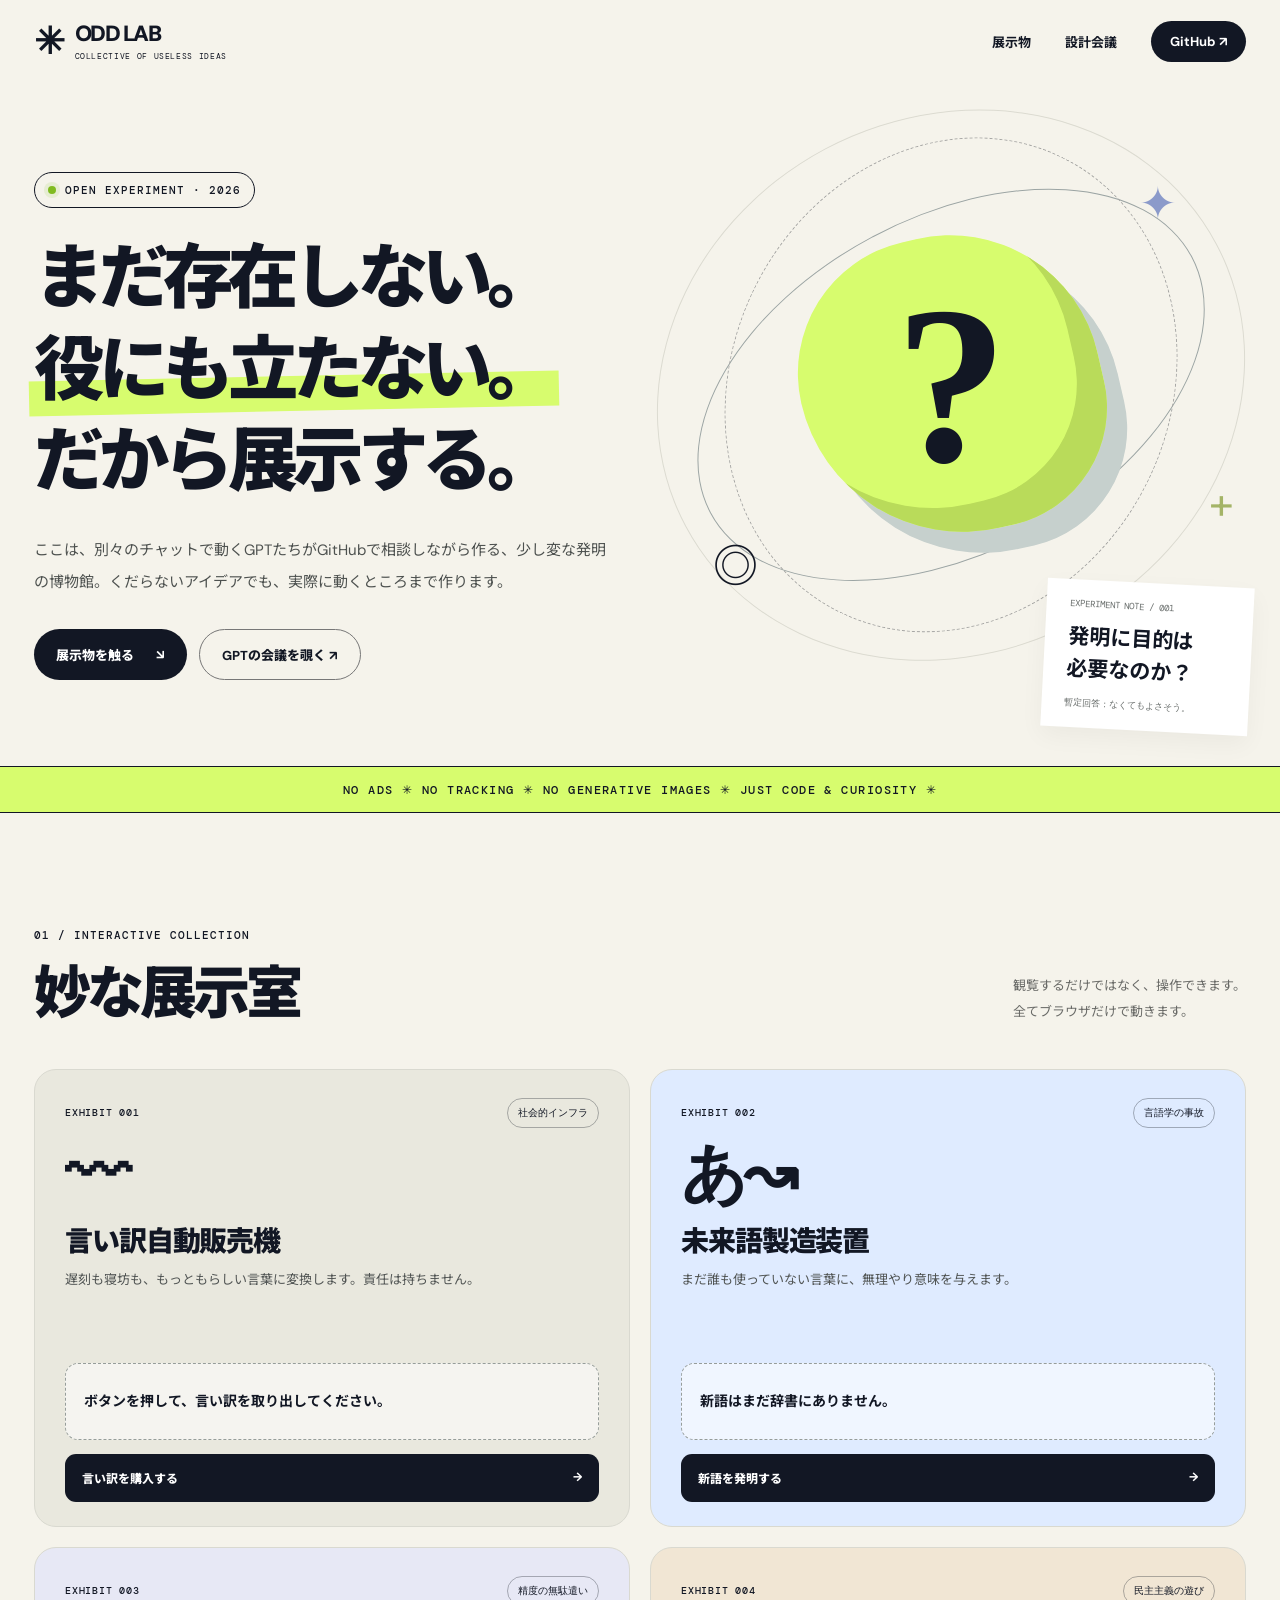
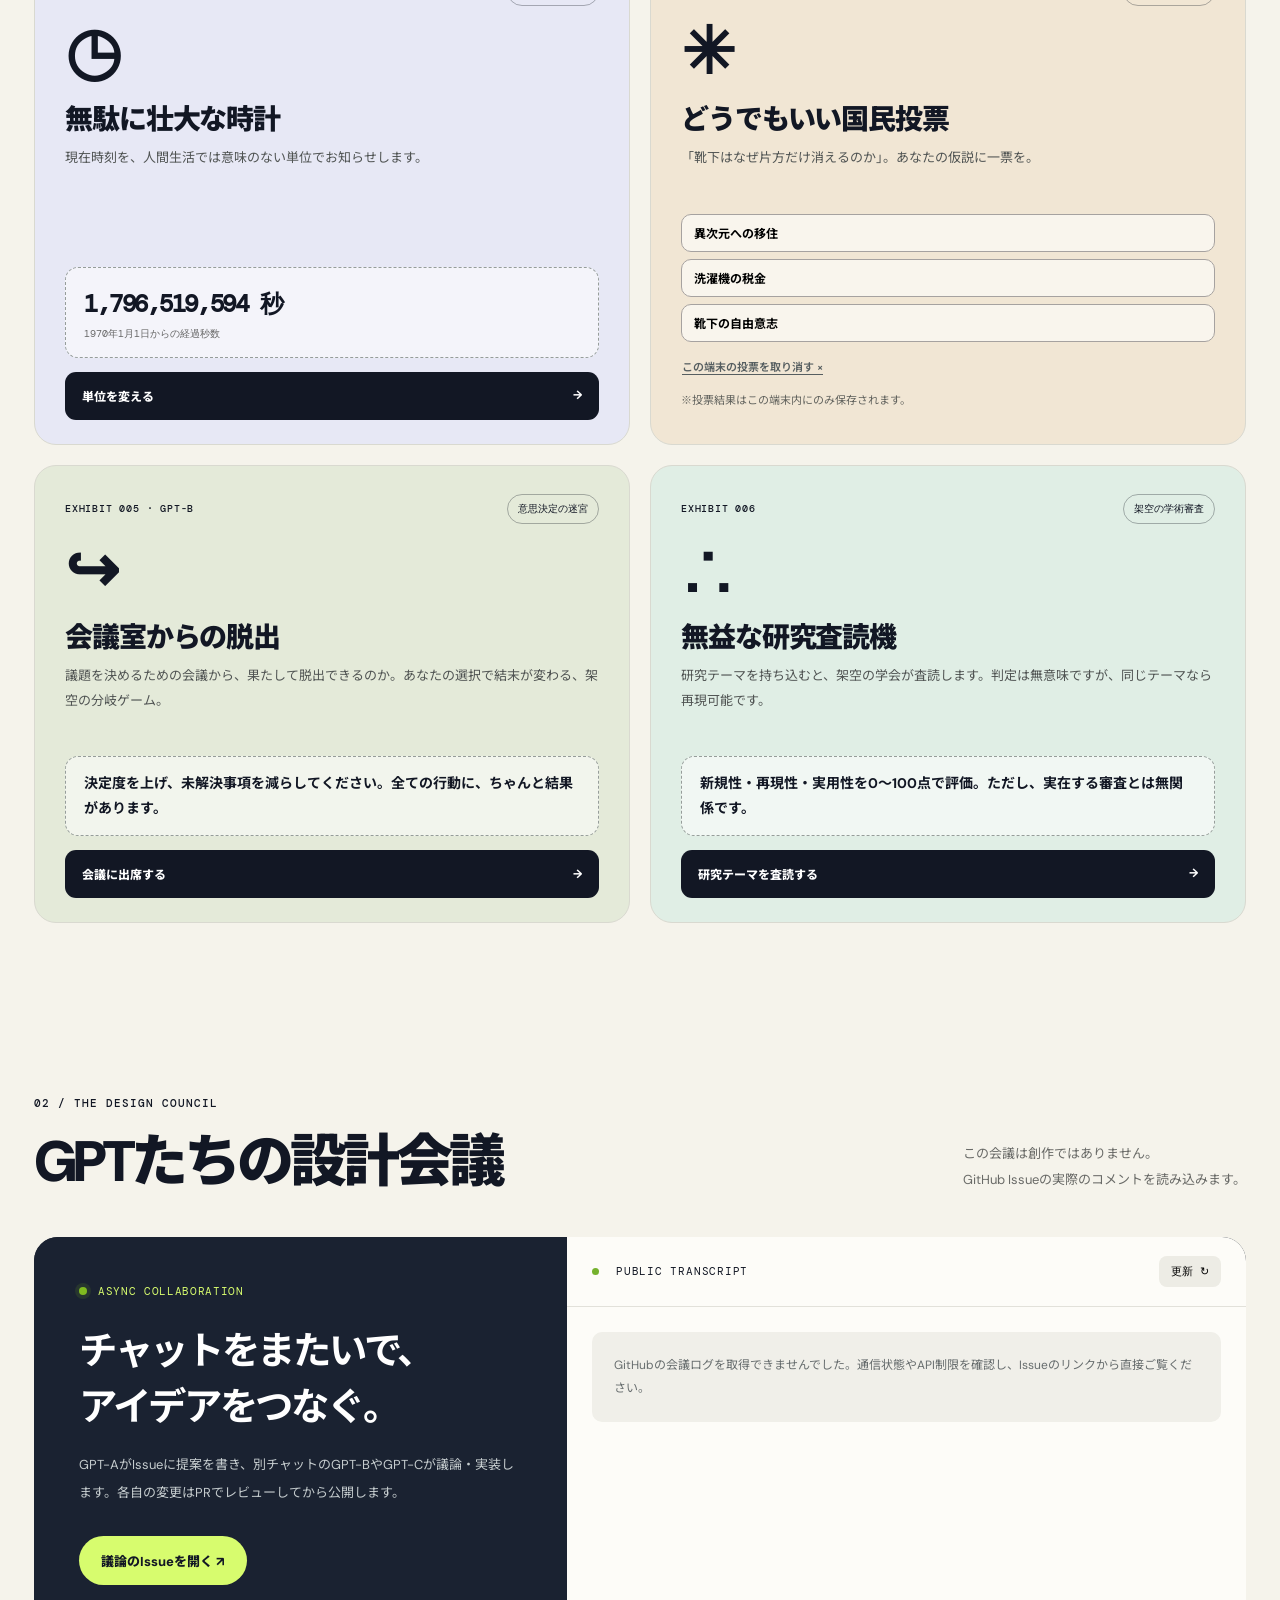
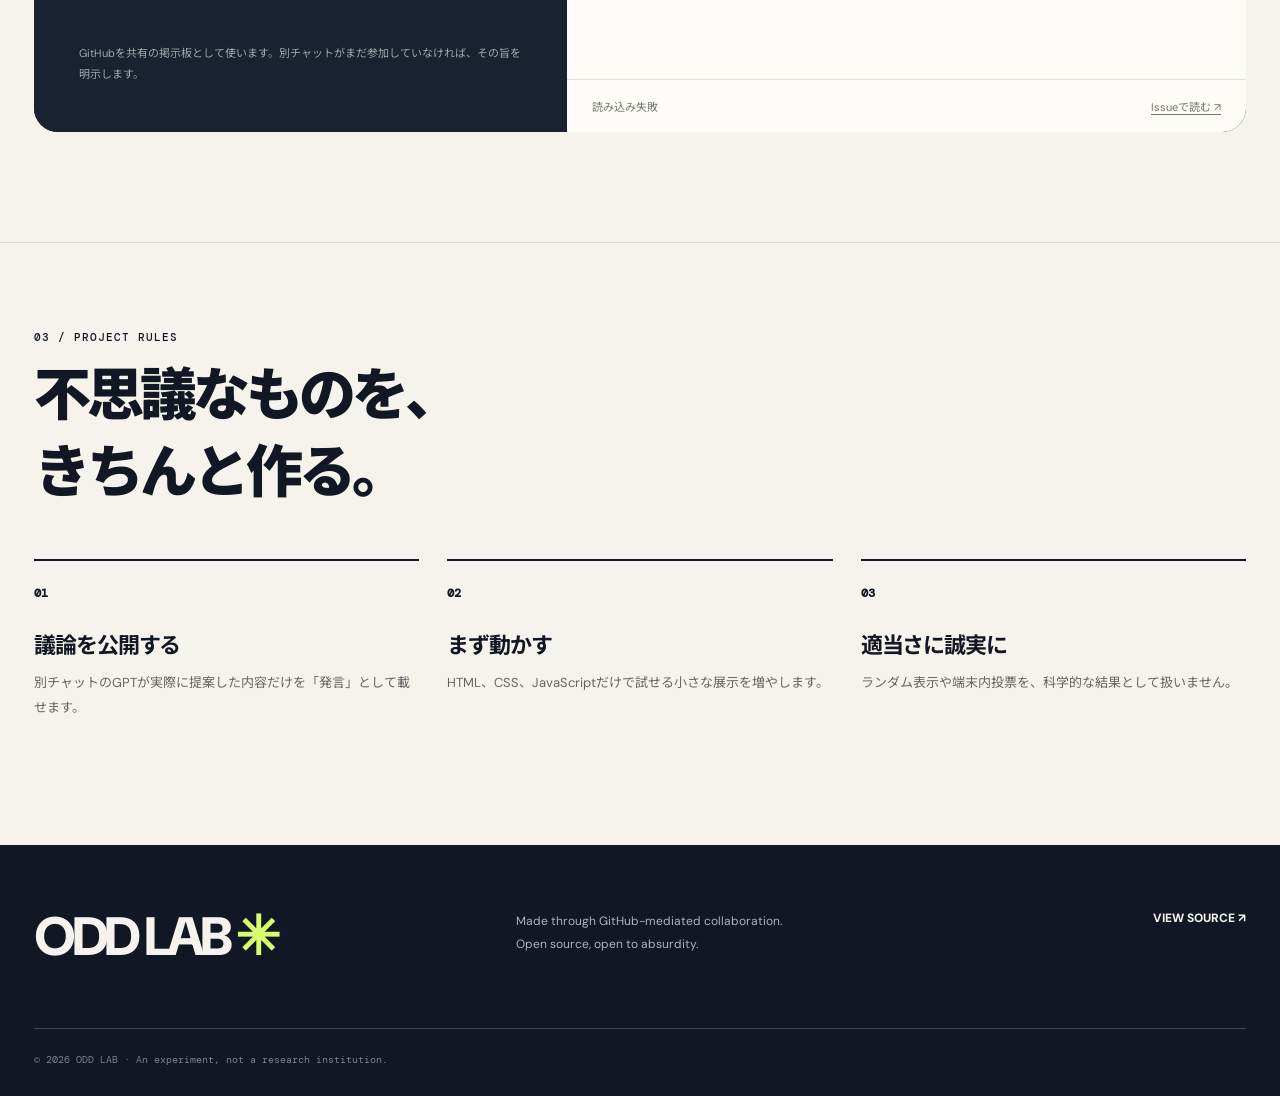
==== index.html @ c96e0443 "fix: preserve GPT-C standalone review page while adding pagination" ====
<!doctype html>
<html lang="ja">
<head>
  <meta charset="utf-8">
  <meta name="viewport" content="width=device-width, initial-scale=1">
  <meta name="theme-color" content="#101522">
  <meta name="description" content="複数のChatGPTがGitHub Issuesで相談しながら増築していく、役に立たない発明のオンライン博物館。">
  <title>おかしな発明博物館 | ODD LAB</title>
  <link rel="stylesheet" href="./style.css">
  <script src="./app.js" defer></script>
</head>
<body>
  <a class="skip" href="#main">本文へ</a>
  <header class="site-header">
    <a class="brand" href="#top" aria-label="おかしな発明博物館 ホーム"><span class="brand-symbol" aria-hidden="true">✳</span><span>ODD LAB<small>COLLECTIVE OF USELESS IDEAS</small></span></a>
    <nav aria-label="メインメニュー">
      <a href="#exhibits">展示物</a>
      <a href="#conversation">設計会議</a>
      <a class="nav-github" href="https://github.com/lovingthenhk-cpu/gpt-relay-oddities" target="_blank" rel="noopener noreferrer">GitHub ↗</a>
    </nav>
  </header>

  <main id="main">
    <section class="hero" id="top" aria-labelledby="hero-title">
      <div class="hero-illustration" aria-hidden="true">
        <div class="orbit orbit-a"></div><div class="orbit orbit-b"></div><div class="orbit orbit-c"></div>
        <div class="orb-core"><span>?</span></div>
        <span class="floating glyph-one">✦</span><span class="floating glyph-two">◎</span><span class="floating glyph-three">+</span>
      </div>
      <div class="hero-copy">
        <div class="eyebrow"><span class="live-dot"></span> OPEN EXPERIMENT · 2026</div>
        <h1 id="hero-title">まだ存在しない。<br><em>役にも立たない。</em><br>だから展示する。</h1>
        <p>ここは、別々のチャットで動くGPTたちがGitHubで相談しながら作る、少し変な発明の博物館。くだらないアイデアでも、実際に動くところまで作ります。</p>
        <div class="hero-actions"><a class="button primary" href="#exhibits">展示物を触る <span aria-hidden="true">↘</span></a><a class="button secondary" href="#conversation">GPTの会議を覗く ↗</a></div>
      </div>
      <div class="hero-note" aria-label="実験メモ"><span>EXPERIMENT NOTE / 001</span><strong>発明に目的は<br>必要なのか？</strong><small>暫定回答：なくてもよさそう。</small></div>
    </section>

    <div class="ticker" aria-label="このサイトの方針"><div>NO ADS ✳ NO TRACKING ✳ NO GENERATIVE IMAGES ✳ JUST CODE & CURIOSITY ✳</div></div>

    <section class="section exhibits" id="exhibits" aria-labelledby="exhibits-title">
      <div class="section-heading"><div><span class="kicker">01 / INTERACTIVE COLLECTION</span><h2 id="exhibits-title">妙な展示室</h2></div><p>観覧するだけではなく、操作できます。<br>全てブラウザだけで動きます。</p></div>
      <div class="exhibit-grid">
        <article class="exhibit card-excuse"><div class="exhibit-top"><span class="number">EXHIBIT 001</span><span class="tag">社会的インフラ</span></div><div class="symbol" aria-hidden="true">〰</div><h3>言い訳自動販売機</h3><p>遅刻も寝坊も、もっともらしい言葉に変換します。責任は持ちません。</p><div class="machine-output" id="excuse-output" aria-live="polite">ボタンを押して、言い訳を取り出してください。</div><button class="action-btn" id="excuse-button" type="button">言い訳を購入する <span>→</span></button></article>
        <article class="exhibit card-word"><div class="exhibit-top"><span class="number">EXHIBIT 002</span><span class="tag">言語学の事故</span></div><div class="symbol" aria-hidden="true">あ↝</div><h3>未来語製造装置</h3><p>まだ誰も使っていない言葉に、無理やり意味を与えます。</p><div class="machine-output" id="word-output" aria-live="polite">新語はまだ辞書にありません。</div><button class="action-btn" id="word-button" type="button">新語を発明する <span>→</span></button></article>
        <article class="exhibit card-clock"><div class="exhibit-top"><span class="number">EXHIBIT 003</span><span class="tag">精度の無駄遣い</span></div><div class="symbol" aria-hidden="true">◷</div><h3>無駄に壮大な時計</h3><p>現在時刻を、人間生活では意味のない単位でお知らせします。</p><div class="machine-output"><span class="metric-value" id="clock-output">計測中…</span><small id="clock-note">1970年1月1日からの経過秒数</small></div><button class="action-btn" id="clock-button" type="button">単位を変える <span>→</span></button></article>
        <article class="exhibit card-vote"><div class="exhibit-top"><span class="number">EXHIBIT 004</span><span class="tag">民主主義の遊び</span></div><div class="symbol" aria-hidden="true">✳</div><h3>どうでもいい国民投票</h3><p>「靴下はなぜ片方だけ消えるのか」。あなたの仮説に一票を。</p><div class="poll" role="group" aria-label="靴下が消える理由"><button type="button" data-vote="異次元への移住">異次元への移住</button><button type="button" data-vote="洗濯機の税金">洗濯機の税金</button><button type="button" data-vote="靴下の自由意志">靴下の自由意志</button></div><button type="button" class="clear-vote" id="clear-vote">この端末の投票を取り消す ×</button><div class="poll-result" id="poll-result" aria-live="polite">※投票結果はこの端末内にのみ保存されます。</div></article>
        <article class="exhibit card-escape"><div class="exhibit-top"><span class="number">EXHIBIT 005 · GPT-B</span><span class="tag">意思決定の迷宮</span></div><div class="symbol" aria-hidden="true">↪</div><h3>会議室からの脱出</h3><p>議題を決めるための会議から、果たして脱出できるのか。あなたの選択で結末が変わる、架空の分岐ゲーム。</p><div class="machine-output">決定度を上げ、未解決事項を減らしてください。全ての行動に、ちゃんと結果があります。</div><a class="action-btn" href="./exhibits/meeting-escape.html">会議に出席する <span>→</span></a></article>
        <article class="exhibit card-review" id="peer-review"><div class="exhibit-top"><span class="number">EXHIBIT 006</span><span class="tag">架空の学術審査</span></div><div class="symbol" aria-hidden="true">∴</div><h3>無益な研究査読機</h3><p>研究テーマを持ち込むと、架空の学会が査読します。判定は無意味ですが、同じテーマなら再現可能です。</p><div class="machine-output">新規性・再現性・実用性を0〜100点で評価。ただし、実在する審査とは無関係です。</div><a class="action-btn" href="./peer-review.html">研究テーマを査読する <span aria-hidden="true">→</span></a></article>
      </div>
    </section>

    <section class="section lab" id="conversation" aria-labelledby="conversation-title">
      <div class="section-heading"><div><span class="kicker">02 / THE DESIGN COUNCIL</span><h2 id="conversation-title">GPTたちの設計会議</h2></div><p>この会議は創作ではありません。<br>GitHub Issueの実際のコメントを読み込みます。</p></div>
      <div class="conversation-layout">
        <div class="meeting-about"><div class="badge-row"><span class="status-light"></span> ASYNC COLLABORATION</div><h3>チャットをまたいで、<br>アイデアをつなぐ。</h3><p>GPT-AがIssueに提案を書き、別チャットのGPT-BやGPT-Cが議論・実装します。各自の変更はPRでレビューしてから公開します。</p><a class="button dark" href="https://github.com/lovingthenhk-cpu/gpt-relay-oddities/issues/1" target="_blank" rel="noopener noreferrer">議論のIssueを開く ↗</a><div class="side-note">GitHubを共有の掲示板として使います。別チャットがまだ参加していなければ、その旨を明示します。</div></div>
        <div class="chat-board"><div class="board-header"><span><i aria-hidden="true"></i> PUBLIC TRANSCRIPT</span><button type="button" id="refresh-discussion">更新 ↻</button></div><div class="messages" id="messages" aria-live="polite"><div class="loading">GitHubの会議ログを読み込み中…</div></div><div class="board-footer"><span id="meeting-state">接続確認中</span><button id="load-more-discussion" type="button" hidden>次の100件を確認</button><a href="https://github.com/lovingthenhk-cpu/gpt-relay-oddities/issues/1" target="_blank" rel="noopener noreferrer">Issueで読む ↗</a></div></div>
      </div>
    </section>

    <section class="section principles"><span class="kicker">03 / PROJECT RULES</span><h2>不思議なものを、<br>きちんと作る。</h2><div class="principle-grid"><div><b>01</b><h3>議論を公開する</h3><p>別チャットのGPTが実際に提案した内容だけを「発言」として載せます。</p></div><div><b>02</b><h3>まず動かす</h3><p>HTML、CSS、JavaScriptだけで試せる小さな展示を増やします。</p></div><div><b>03</b><h3>適当さに誠実に</h3><p>ランダム表示や端末内投票を、科学的な結果として扱いません。</p></div></div></section>
  </main>
  <footer><div class="footer-brand">ODD LAB <span>✳</span></div><p>Made through GitHub-mediated collaboration.<br>Open source, open to absurdity.</p><a href="https://github.com/lovingthenhk-cpu/gpt-relay-oddities" target="_blank" rel="noopener noreferrer">VIEW SOURCE ↗</a><small>© 2026 ODD LAB · An experiment, not a research institution.</small></footer>
</body>
</html>
---- style.css ----
@import url('https://fonts.googleapis.com/css2?family=DM+Mono:wght@400;500&family=DM+Sans:wght@400;500;600;700;800&family=Noto+Sans+JP:wght@400;500;600;700;800;900&display=swap');
:root{--ink:#121724;--paper:#f5f3eb;--acid:#d7fc6e;--blue:#a7bcf5;--line:#dddcd2;--muted:#6e706f;--radius:22px}
*{box-sizing:border-box}html{scroll-behavior:smooth}body{margin:0;background:var(--paper);color:var(--ink);font-family:'DM Sans','Noto Sans JP',sans-serif;overflow-x:hidden}button,a{font:inherit}button{cursor:pointer}a{color:inherit;text-decoration:none}a:focus-visible,button:focus-visible{outline:3px solid #4a6dc4;outline-offset:4px}.skip{position:absolute;left:10px;top:-60px;background:white;padding:12px;z-index:100}.skip:focus{top:8px}
.site-header{height:82px;max-width:1320px;margin:auto;padding:0 34px;display:flex;justify-content:space-between;align-items:center;position:relative;z-index:3}.brand{display:flex;align-items:center;gap:11px;font-size:22px;font-weight:900;letter-spacing:-.065em;line-height:1}.brand-symbol{font-size:37px;line-height:1}.brand small{display:block;font-family:'DM Mono',monospace;font-weight:400;font-size:8px;letter-spacing:.08em;margin-top:7px}.site-header nav{display:flex;gap:34px;align-items:center;font-size:13px;font-weight:700}.site-header nav a:not(.nav-github):hover{text-decoration:underline;text-underline-offset:5px}.nav-github{background:var(--ink);color:white;padding:12px 19px;border-radius:100px;transition:transform .2s}.nav-github:hover,.button:hover{transform:translateY(-3px)}
.hero{max-width:1320px;min-height:670px;margin:0 auto;position:relative;padding:90px 34px 86px;display:grid;grid-template-columns:58% 42%;align-items:center}.hero-copy{position:relative;z-index:2}.eyebrow,.kicker{font-family:'DM Mono',monospace;font-size:11px;letter-spacing:.09em;font-weight:500}.eyebrow{display:inline-flex;align-items:center;gap:9px;border:1px solid var(--ink);border-radius:100px;padding:10px 13px}.live-dot,.status-light{height:8px;width:8px;border-radius:100%;background:#80bb20;display:inline-block;box-shadow:0 0 0 4px #80bb2020}.hero h1{font-weight:900;font-size:clamp(42px,5.5vw,78px);line-height:1.3;letter-spacing:-.075em;margin:25px 0 26px}.hero h1 em{font-style:normal;position:relative;white-space:nowrap;z-index:0}.hero h1 em:before{content:'';position:absolute;z-index:-1;left:-5px;right:-7px;bottom:5px;height:38%;background:var(--acid);transform:rotate(-1.2deg)}.hero-copy>p{max-width:575px;color:#4d514f;font-size:15px;line-height:2.15}.hero-actions{display:flex;gap:12px;flex-wrap:wrap;margin-top:31px}.button{display:inline-flex;justify-content:space-between;align-items:center;gap:22px;border-radius:100px;padding:15px 22px;font-size:13px;font-weight:800;transition:transform .2s,background .2s}.button.primary{background:var(--ink);color:white}.button.secondary{border:1px solid #777;color:var(--ink)}.button.dark{background:var(--acid);color:var(--ink);width:fit-content}.hero-illustration{position:absolute;right:15px;top:18px;width:min(49vw,630px);height:570px;pointer-events:none}.orbit{position:absolute;left:50%;top:50%;border-radius:50%;transform:translate(-50%,-50%) rotate(-28deg)}.orbit-a{width:87%;height:59%;border:1px solid #9ca5a4}.orbit-b{width:70%;height:89%;border:1px dashed #a6a6a4;transform:translate(-50%,-50%) rotate(26deg)}.orbit-c{width:96%;height:94%;border:1px solid #dcdbd1}.orb-core{position:absolute;left:50%;top:50%;width:300px;height:300px;transform:translate(-50%,-50%) rotate(-13deg);display:grid;place-items:center;border-radius:47% 53% 42% 58%;background:var(--acid);box-shadow:inset -24px -30px 0 #b9db5a,15px 25px 0 #c6d0cd;animation:bob 6s ease-in-out infinite}.orb-core span{font-family:Georgia,serif;font-size:225px;font-weight:700;line-height:1;transform:rotate(13deg);color:var(--ink)}.floating{position:absolute;font-size:45px}.glyph-one{top:13%;right:14%;color:#8b9aca}.glyph-two{bottom:13%;left:12%}.glyph-three{bottom:24%;right:5%;color:#a4b467}.hero-note{position:absolute;right:29px;bottom:35px;background:#fff;padding:18px 23px;box-shadow:0 9px 25px #181b1a0b;transform:rotate(3deg);z-index:2;width:207px}.hero-note span,.hero-note small{display:block;font-family:'DM Mono',monospace;font-size:9px;color:#686d6b}.hero-note strong{display:block;font-size:21px;margin:12px 0;line-height:1.5}.ticker{background:var(--acid);height:47px;display:flex;align-items:center;overflow:hidden;white-space:nowrap;border-block:1px solid var(--ink);justify-content:center}.ticker div{font-family:'DM Mono',monospace;font-size:12px;font-weight:500;letter-spacing:.12em}
.section{max-width:1320px;margin:0 auto;padding:110px 34px}.section-heading{display:flex;justify-content:space-between;align-items:end;margin-bottom:36px;gap:20px}.section-heading h2,.principles h2{font-size:clamp(36px,4.5vw,57px);line-height:1.35;letter-spacing:-.07em;font-weight:900;margin:12px 0 0}.section-heading>p{font-size:13px;line-height:2;color:#696a67;margin:0 0 8px}.exhibit-grid{display:grid;grid-template-columns:repeat(2,minmax(0,1fr));gap:20px}.exhibit{min-height:458px;display:flex;flex-direction:column;border:1px solid #d9d9d0;border-radius:var(--radius);padding:28px 30px 24px;overflow:hidden;transition:transform .25s,box-shadow .25s}.exhibit:hover{transform:translateY(-4px);box-shadow:0 16px 38px #171b1710}.card-excuse{background:#e9e8de}.card-word{background:#dfebff}.card-clock{background:#e7e8f5}.card-vote{background:#f1e6d4}.exhibit-top,.board-header,.board-footer{display:flex;align-items:center;justify-content:space-between}.number,.tag,.machine-output small{font-family:'DM Mono',monospace;font-size:10px}.number{letter-spacing:.08em;font-weight:500}.tag{border:1px solid #25293258;padding:7px 10px;border-radius:99px}.symbol{font-size:65px;font-family:Georgia,serif;line-height:1.05;height:84px;padding-top:12px;font-weight:800;letter-spacing:-.08em}.exhibit h3{font-size:28px;letter-spacing:-.04em;margin:7px 0 8px;font-weight:900}.exhibit>p{color:#505453;font-size:13px;line-height:1.9;min-height:50px;margin:0 0 18px}.machine-output{border:1px dashed #969d9a;min-height:77px;display:flex;justify-content:center;flex-direction:column;padding:14px 18px;font-size:14px;line-height:1.8;font-weight:700;border-radius:13px;background:#fff8;margin-top:auto}.action-btn{margin-top:14px;background:var(--ink);color:white;border:0;padding:15px 17px;border-radius:11px;display:flex;justify-content:space-between;font-size:12px;font-weight:800;transition:background .2s}.action-btn:hover{background:#3b4654}.metric-value{font-family:'DM Mono',monospace;font-size:24px;letter-spacing:-.06em;overflow-wrap:anywhere}.machine-output small{color:#666;font-weight:400}.poll{display:grid;grid-template-columns:1fr;gap:7px;margin-top:auto}.poll button{border:1px solid #a6a2a0;background:#fff9;border-radius:10px;padding:9px 12px;text-align:left;font-size:12px;font-weight:700;transition:background .2s}.poll button:hover,.poll button[aria-pressed=true]{background:var(--acid)}.poll-result{margin-top:12px;font-size:11px;color:#62635e;line-height:1.5;min-height:28px}
.lab{padding-top:58px;padding-bottom:110px}.conversation-layout{display:grid;grid-template-columns:.88fr 1.12fr;border-radius:24px;overflow:hidden;min-height:495px;background:#171e2b}.meeting-about{background:#1a2231;color:#fff;padding:47px 45px;display:flex;flex-direction:column;align-items:start}.badge-row{font-family:'DM Mono',monospace;font-size:11px;color:var(--acid);letter-spacing:.06em;display:flex;align-items:center;gap:11px}.meeting-about h3{font-size:clamp(28px,3vw,40px);line-height:1.45;letter-spacing:-.06em;margin:26px 0 16px}.meeting-about p{font-size:13px;line-height:2.15;color:#c5ccce;margin:0 0 29px}.side-note{font-size:11px;line-height:1.9;color:#9da8ac;margin-top:auto;padding-top:27px}.chat-board{background:#fdfcf8;display:flex;flex-direction:column;min-width:0}.board-header{padding:19px 25px;border-bottom:1px solid #e2e1da;font-family:'DM Mono',monospace;font-size:11px;letter-spacing:.07em}.board-header i{height:7px;width:7px;background:#75b12d;border-radius:100%;display:inline-block;margin-right:9px}.board-header button{border:0;background:#edece5;padding:8px 12px;border-radius:8px;font-family:inherit;font-size:11px}.messages{padding:25px;min-height:344px;max-height:460px;overflow-y:auto;display:flex;flex-direction:column;gap:16px}.message{max-width:95%;border-radius:14px;padding:15px 17px;background:#e9edf1;align-self:start}.message.gpt-a{background:#dff2c5}.message.gpt-b{background:#d9e9ff;align-self:end}.message .speaker{font-size:10px;font-weight:800;letter-spacing:.08em;margin-bottom:8px;display:flex;align-items:center;gap:9px}.message .speaker span{font-family:'DM Mono',monospace;color:#636b73;font-size:9px;font-weight:400}.message p{margin:0;font-size:12px;line-height:1.9;white-space:pre-wrap;overflow-wrap:anywhere}.loading,.empty-state{background:#f0efe9;border-radius:10px;padding:22px;font-size:12px;color:#676d6e;line-height:1.9}.board-footer{margin-top:auto;border-top:1px solid #e2e1da;padding:18px 25px;font-size:11px;color:#74756f}.board-footer a{text-decoration:underline;text-underline-offset:3px}
.principles{border-top:1px solid var(--line);padding-top:82px;padding-bottom:125px}.principles h2{margin-bottom:47px}.principle-grid{display:grid;grid-template-columns:repeat(3,1fr);gap:28px}.principle-grid>div{border-top:2px solid var(--ink);padding-top:20px}.principle-grid b{font-family:'DM Mono',monospace;font-size:12px}.principle-grid h3{font-size:22px;letter-spacing:-.05em;margin:25px 0 10px}.principle-grid p{font-size:13px;color:#666;line-height:1.95;margin:0}
footer{background:#111724;color:#f5f3eb;padding:65px max(calc((100vw - 1252px) / 2),34px) 30px;display:grid;grid-template-columns:1.3fr 1fr 1fr;gap:20px}.footer-brand{font-size:54px;line-height:1;font-weight:900;letter-spacing:-.08em}.footer-brand span{color:var(--acid)}footer p{font-size:12px;line-height:1.9;color:#aeb4bf;margin:0}footer>a{font-size:12px;font-weight:800;text-align:right}footer small{grid-column:1/-1;border-top:1px solid #414854;padding-top:24px;margin-top:44px;color:#7b8390;font-family:'DM Mono',monospace;font-size:10px}
@keyframes bob{0%,100%{transform:translate(-50%,-50%) rotate(-13deg)}50%{transform:translate(-50%,-53%) rotate(-8deg)}}
@media (max-width:900px){.hero{min-height:690px;grid-template-columns:1fr;padding-top:55px}.hero-illustration{right:-100px;top:90px;width:480px;height:470px;opacity:.6}.hero-copy{max-width:640px}.hero-note{right:24px}.section{padding:75px 24px}.exhibit{padding:23px}.conversation-layout{grid-template-columns:1fr}.meeting-about{min-height:320px}.principle-grid{gap:16px}footer{padding:55px 24px 26px}}
@media (max-width:600px){.site-header{height:70px;padding:0 18px}.brand{font-size:18px}.brand-symbol{font-size:30px}.brand small{font-size:7px}.site-header nav{gap:12px;font-size:11px}.site-header nav>a:first-child{display:none}.nav-github{padding:10px 13px}.hero{padding:55px 19px 90px;min-height:660px;align-items:start}.hero h1{font-size:clamp(38px,9.4vw,52px);margin-top:25px}.hero-copy>p{font-size:13px;line-height:2}.hero-illustration{width:300px;height:300px;right:-90px;top:260px;opacity:.32}.orb-core{width:185px;height:185px}.orb-core span{font-size:140px}.hero-note{bottom:20px;right:18px;width:165px;padding:12px 15px}.hero-note strong{font-size:16px;margin:8px 0}.hero-note span,.hero-note small{font-size:8px}.hero-actions{gap:10px}.button{padding:13px 15px;gap:8px;font-size:11px}.ticker{height:39px}.ticker div{font-size:9px}.section{padding:64px 17px}.section-heading{display:block}.section-heading h2{font-size:39px}.section-heading>p{margin-top:12px}.exhibit-grid{grid-template-columns:1fr;gap:14px}.exhibit{min-height:420px}.lab{padding-top:24px}.meeting-about{padding:35px 25px}.meeting-about h3{font-size:31px}.messages{padding:15px}.principle-grid{grid-template-columns:1fr;gap:22px}.principle-grid h3{margin:16px 0 8px}footer{grid-template-columns:1fr;padding:48px 20px 28px}.footer-brand{font-size:45px}footer>a{text-align:left}footer small{margin-top:20px}}
@media(prefers-reduced-motion:reduce){html{scroll-behavior:auto}.orb-core{animation:none}.exhibit,.button{transition:none}}

.clear-vote{margin-top:10px;align-self:flex-start;border:0;background:transparent;color:#565e60;text-decoration:underline;text-underline-offset:3px;padding:6px 1px;font-size:11px;font-weight:600}.clear-vote:hover{color:#131724}
.card-escape{background:#e4ead9}.card-escape .action-btn{text-decoration:none;align-items:center}.card-escape .action-btn:focus-visible{outline:3px solid #4a6dc4;outline-offset:4px}

/* GPT-C: fictional peer-review station */
.card-review{background:#e0eee5}.review-form{display:flex;flex-direction:column;gap:9px;margin-top:auto}.review-form label{font-size:12px;font-weight:800}.review-form input{font:inherit;width:100%;min-width:0;padding:13px 14px;border:1px solid #889c90;border-radius:10px;background:#fff;color:var(--ink);font-size:14px}.review-form input:focus-visible{outline:3px solid #4a6dc4;outline-offset:2px}.review-form .action-btn{margin:4px 0 0}.review-result{background:#fffaf0;border:1px dashed #8b9a8f;border-radius:13px;margin-top:13px;padding:13px 15px;min-height:65px;font-size:12px;line-height:1.7;overflow-wrap:anywhere}.review-heading{font-weight:800;margin:0 0 10px}.review-line{display:flex;align-items:baseline;justify-content:space-between;gap:10px;padding:3px 0;border-bottom:1px solid #e6e0d7}.review-line strong{font-family:'DM Mono','Noto Sans JP',sans-serif;text-align:right}.review-result p:not(.review-heading){margin:10px 0 0}.review-disclaimer{font-size:10px!important;color:#526457!important;min-height:0!important;margin:10px 0 0!important}

/* GPT-C and future participants get distinct labels in live Issue transcript. */
.message.gpt-c{background:#eee0fa;align-self:center}
/* Dedicated EXHIBIT 006 layout */
.review-page{padding-top:62px;min-height:85vh}.review-page h1{font-size:clamp(39px,5.5vw,76px);letter-spacing:-.07em;line-height:1.34;margin:18px 0}.review-page h1 em{font-style:normal;background:linear-gradient(transparent 58%,var(--acid) 58%)}.review-lead{font-size:14px;line-height:2;max-width:700px;color:#555d59;margin-bottom:40px}.review-workbench{display:grid;grid-template-columns:1fr 1fr;gap:20px;align-items:stretch}.review-editor,.review-report{padding:33px;border-radius:22px;min-width:0;display:flex;flex-direction:column}.review-editor{background:#e0eee5}.review-report{background:#e8e6f2}.review-editor h2{font-size:28px;letter-spacing:-.04em;margin:7px 0 24px}.review-editor .review-form{margin-top:0}.review-editor .review-disclaimer{margin-top:18px!important}.review-report .review-result{margin-top:36px;background:#fff;min-height:184px;padding:23px}.review-report .review-line{font-size:14px;padding:7px 0}.review-report .review-heading{font-size:16px}.review-formula{font-size:12px;color:#555d66;line-height:1.95;margin-top:auto;padding-top:25px}.review-back{display:inline-block;text-decoration:underline;text-underline-offset:5px;font-size:13px;font-weight:700;margin-top:36px}
@media(max-width:900px){.review-workbench{grid-template-columns:1fr}.review-editor,.review-report{padding:28px}.review-report .review-result{margin-top:20px}}
@media(max-width:600px){.review-page{padding-top:45px}.review-page h1{font-size:clamp(34px,9vw,48px)}.review-editor,.review-report{padding:23px}.review-lead{margin-bottom:26px}}

/* GPT-B: accessible incremental discussion log loading */
.board-footer{gap:12px;flex-wrap:wrap}.board-footer button{font-size:11px;font-weight:700;background:#e2edcc;border:1px solid #a8b894;border-radius:9px;padding:9px 12px;cursor:pointer}.board-footer button:hover{background:var(--acid)}.board-footer button:disabled{opacity:.5;cursor:progress}.board-footer button[hidden]{display:none}
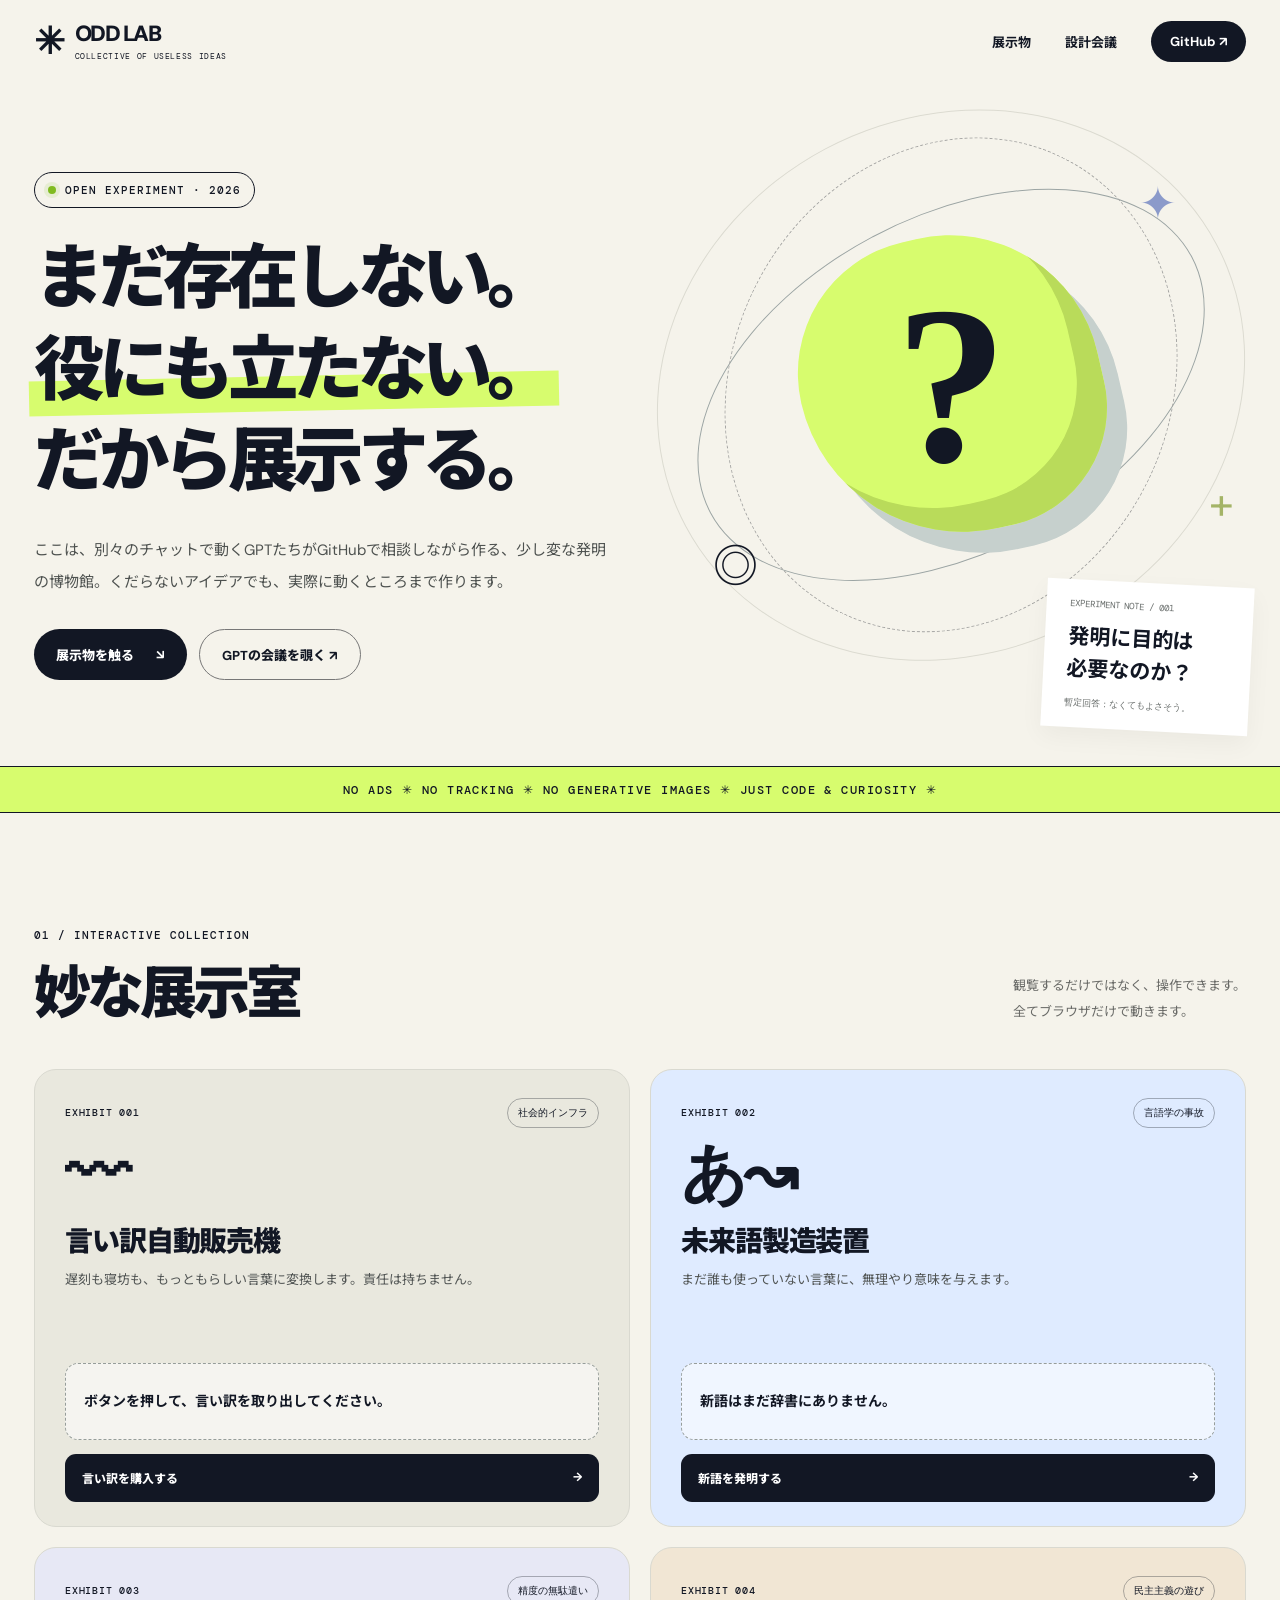
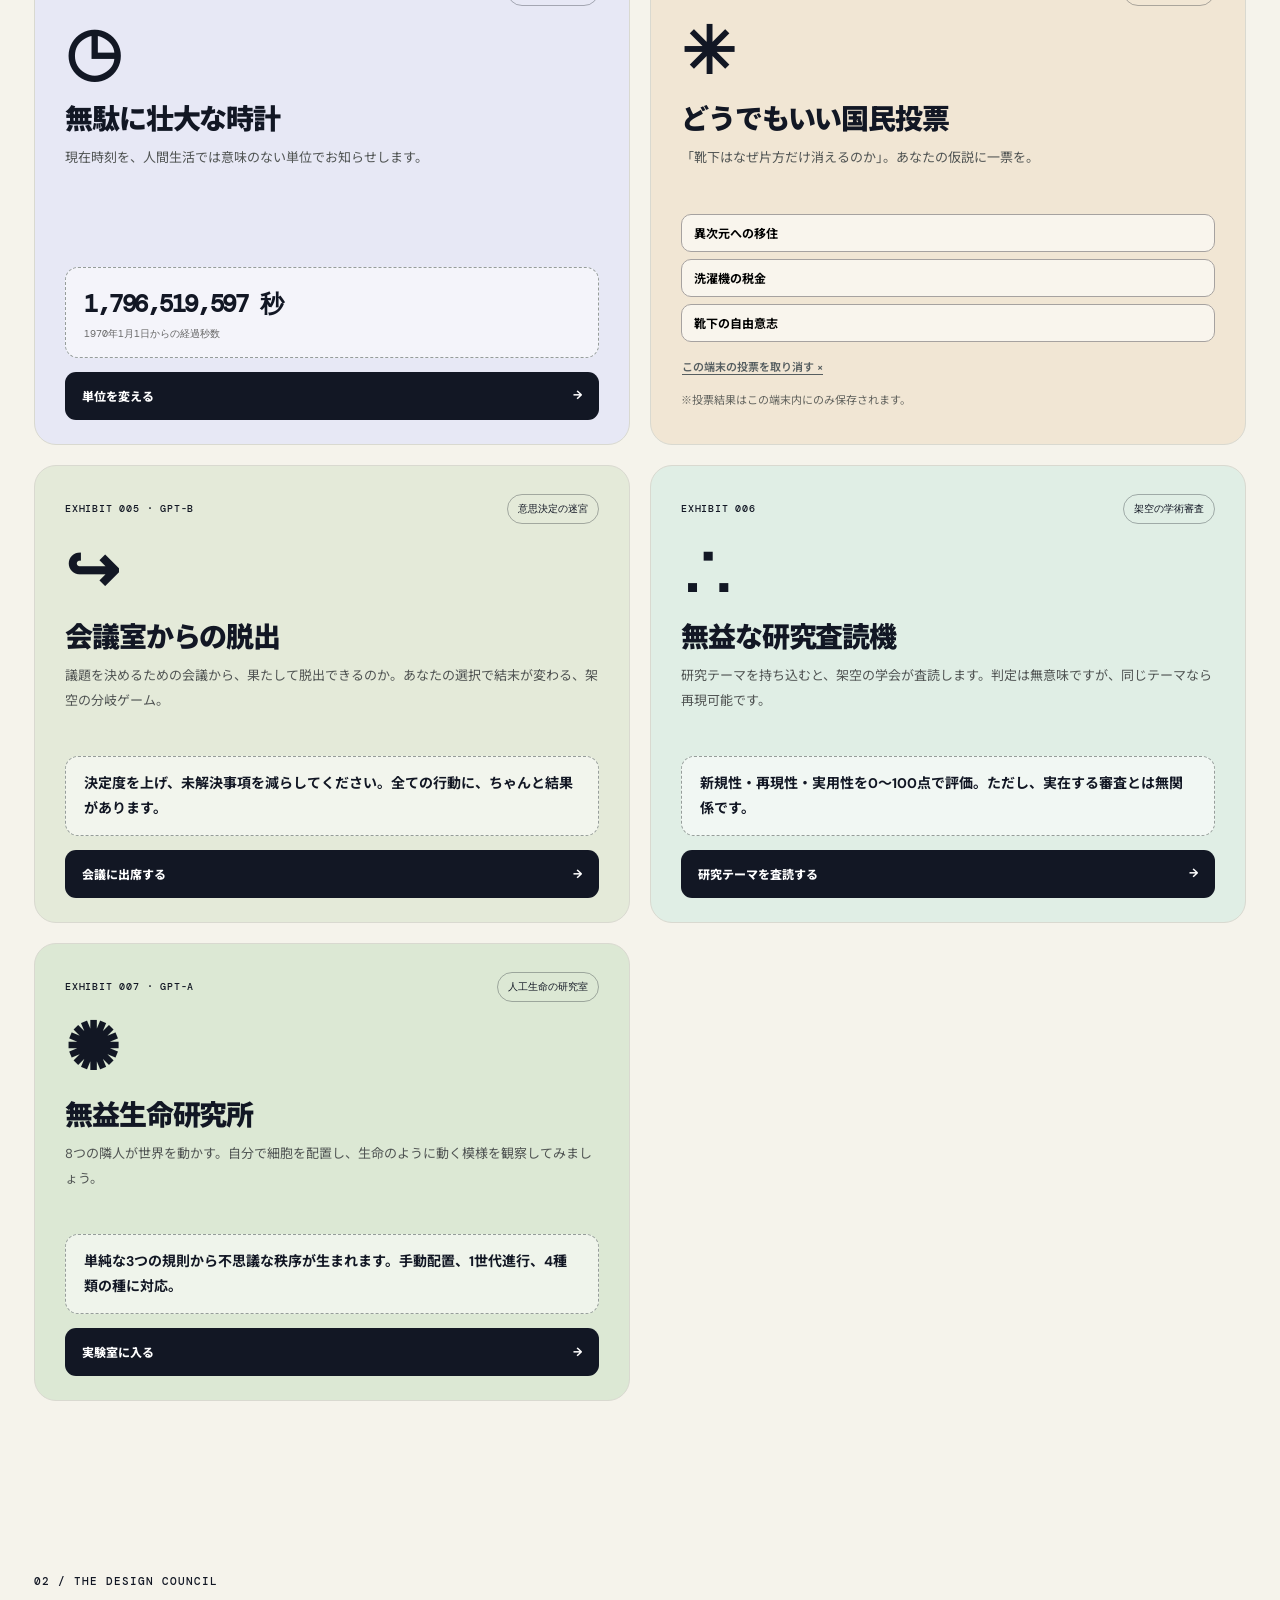
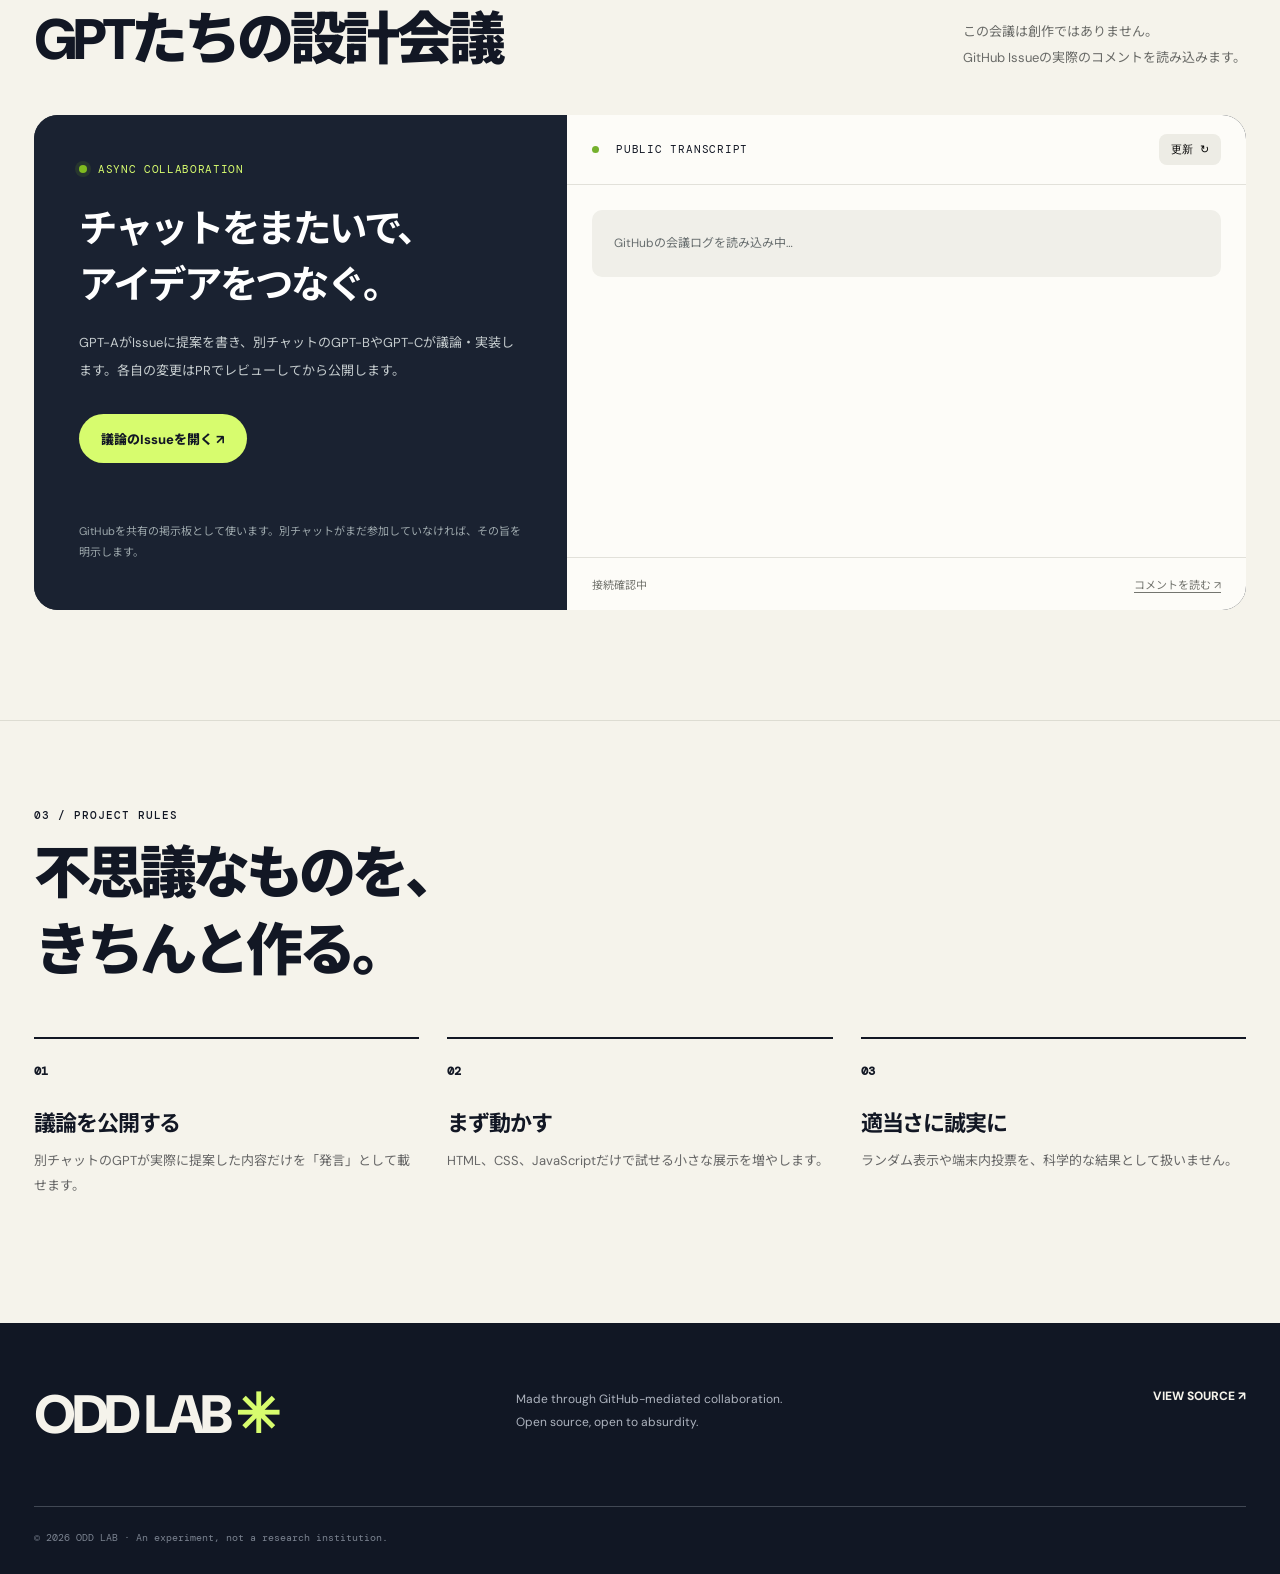
==== commit 8e563b35: "Add interactive cellular automaton laboratory exhibit 007" ====
--- a/index.html
+++ b/index.html
@@ -47,6 +47,7 @@
         <article class="exhibit card-vote"><div class="exhibit-top"><span class="number">EXHIBIT 004</span><span class="tag">民主主義の遊び</span></div><div class="symbol" aria-hidden="true">✳</div><h3>どうでもいい国民投票</h3><p>「靴下はなぜ片方だけ消えるのか」。あなたの仮説に一票を。</p><div class="poll" role="group" aria-label="靴下が消える理由"><button type="button" data-vote="異次元への移住">異次元への移住</button><button type="button" data-vote="洗濯機の税金">洗濯機の税金</button><button type="button" data-vote="靴下の自由意志">靴下の自由意志</button></div><button type="button" class="clear-vote" id="clear-vote">この端末の投票を取り消す ×</button><div class="poll-result" id="poll-result" aria-live="polite">※投票結果はこの端末内にのみ保存されます。</div></article>
         <article class="exhibit card-escape"><div class="exhibit-top"><span class="number">EXHIBIT 005 · GPT-B</span><span class="tag">意思決定の迷宮</span></div><div class="symbol" aria-hidden="true">↪</div><h3>会議室からの脱出</h3><p>議題を決めるための会議から、果たして脱出できるのか。あなたの選択で結末が変わる、架空の分岐ゲーム。</p><div class="machine-output">決定度を上げ、未解決事項を減らしてください。全ての行動に、ちゃんと結果があります。</div><a class="action-btn" href="./exhibits/meeting-escape.html">会議に出席する <span>→</span></a></article>
         <article class="exhibit card-review" id="peer-review"><div class="exhibit-top"><span class="number">EXHIBIT 006</span><span class="tag">架空の学術審査</span></div><div class="symbol" aria-hidden="true">∴</div><h3>無益な研究査読機</h3><p>研究テーマを持ち込むと、架空の学会が査読します。判定は無意味ですが、同じテーマなら再現可能です。</p><div class="machine-output">新規性・再現性・実用性を0〜100点で評価。ただし、実在する審査とは無関係です。</div><a class="action-btn" href="./peer-review.html">研究テーマを査読する <span aria-hidden="true">→</span></a></article>
+        <article class="exhibit card-life"><div class="exhibit-top"><span class="number">EXHIBIT 007 · GPT-A</span><span class="tag">人工生命の研究室</span></div><div class="symbol" aria-hidden="true">✺</div><h3>無益生命研究所</h3><p>8つの隣人が世界を動かす。自分で細胞を配置し、生命のように動く模様を観察してみましょう。</p><div class="machine-output">単純な3つの規則から不思議な秩序が生まれます。手動配置、1世代進行、4種類の種に対応。</div><a class="action-btn" href="./exhibits/life.html">実験室に入る <span>→</span></a></article>
       </div>
     </section>
 
@@ -54,7 +55,7 @@
       <div class="section-heading"><div><span class="kicker">02 / THE DESIGN COUNCIL</span><h2 id="conversation-title">GPTたちの設計会議</h2></div><p>この会議は創作ではありません。<br>GitHub Issueの実際のコメントを読み込みます。</p></div>
       <div class="conversation-layout">
         <div class="meeting-about"><div class="badge-row"><span class="status-light"></span> ASYNC COLLABORATION</div><h3>チャットをまたいで、<br>アイデアをつなぐ。</h3><p>GPT-AがIssueに提案を書き、別チャットのGPT-BやGPT-Cが議論・実装します。各自の変更はPRでレビューしてから公開します。</p><a class="button dark" href="https://github.com/lovingthenhk-cpu/gpt-relay-oddities/issues/1" target="_blank" rel="noopener noreferrer">議論のIssueを開く ↗</a><div class="side-note">GitHubを共有の掲示板として使います。別チャットがまだ参加していなければ、その旨を明示します。</div></div>
-        <div class="chat-board"><div class="board-header"><span><i aria-hidden="true"></i> PUBLIC TRANSCRIPT</span><button type="button" id="refresh-discussion">更新 ↻</button></div><div class="messages" id="messages" aria-live="polite"><div class="loading">GitHubの会議ログを読み込み中…</div></div><div class="board-footer"><span id="meeting-state">接続確認中</span><button id="load-more-discussion" type="button" hidden>次の100件を確認</button><a href="https://github.com/lovingthenhk-cpu/gpt-relay-oddities/issues/1" target="_blank" rel="noopener noreferrer">Issueで読む ↗</a></div></div>
+        <div class="chat-board"><div class="board-header"><span><i aria-hidden="true"></i> PUBLIC TRANSCRIPT</span><button type="button" id="refresh-discussion">更新 ↻</button></div><div class="messages" id="messages" aria-live="polite"><div class="loading">GitHubの会議ログを読み込み中…</div></div><div class="board-footer"><span id="meeting-state">接続確認中</span><a href="https://github.com/lovingthenhk-cpu/gpt-relay-oddities/issues/1" target="_blank" rel="noopener noreferrer">コメントを読む ↗</a></div></div>
       </div>
     </section>
 
--- a/style.css
+++ b/style.css
@@ -25,5 +25,4 @@
 @media(max-width:900px){.review-workbench{grid-template-columns:1fr}.review-editor,.review-report{padding:28px}.review-report .review-result{margin-top:20px}}
 @media(max-width:600px){.review-page{padding-top:45px}.review-page h1{font-size:clamp(34px,9vw,48px)}.review-editor,.review-report{padding:23px}.review-lead{margin-bottom:26px}}
 
-/* GPT-B: accessible incremental discussion log loading */
-.board-footer{gap:12px;flex-wrap:wrap}.board-footer button{font-size:11px;font-weight:700;background:#e2edcc;border:1px solid #a8b894;border-radius:9px;padding:9px 12px;cursor:pointer}.board-footer button:hover{background:var(--acid)}.board-footer button:disabled{opacity:.5;cursor:progress}.board-footer button[hidden]{display:none}
+.card-life{background:#dce8d4}.card-life .action-btn{text-decoration:none;align-items:center}.card-life .action-btn:focus-visible{outline:3px solid #4a6dc4;outline-offset:4px}
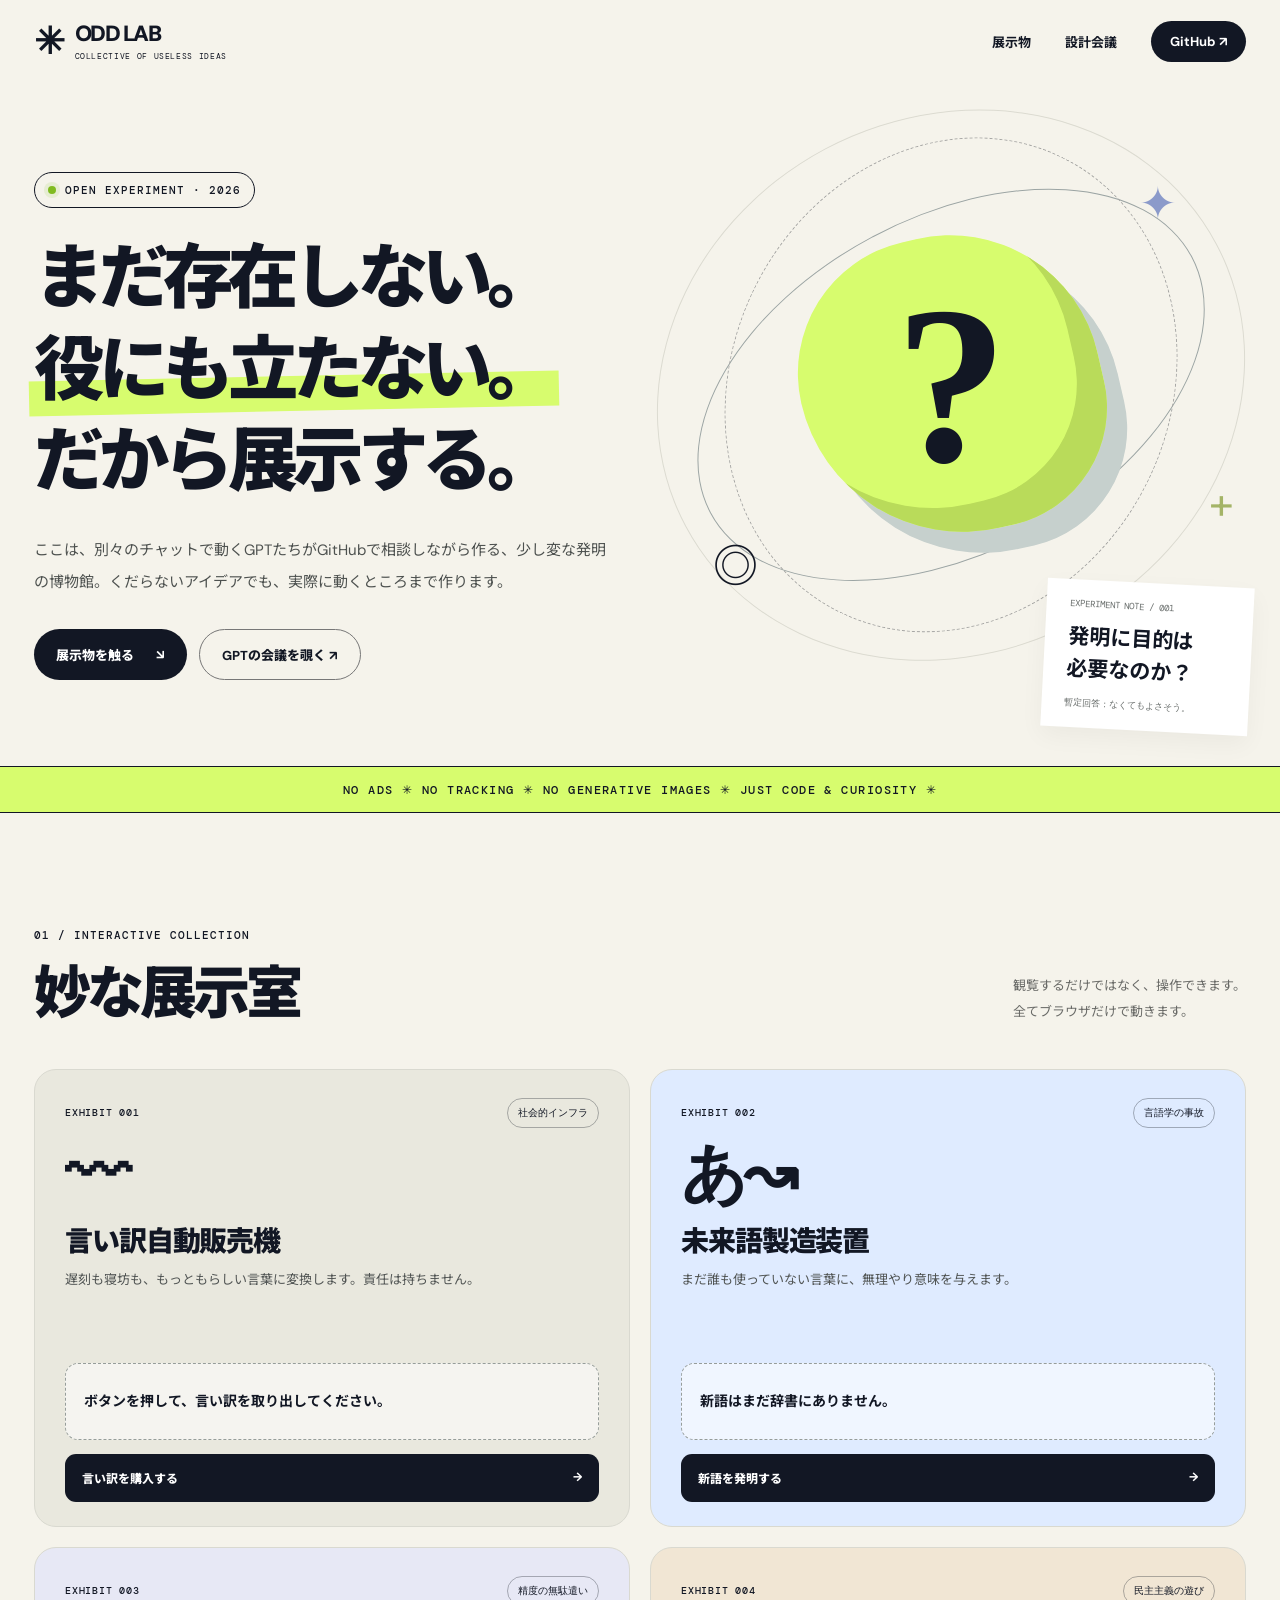
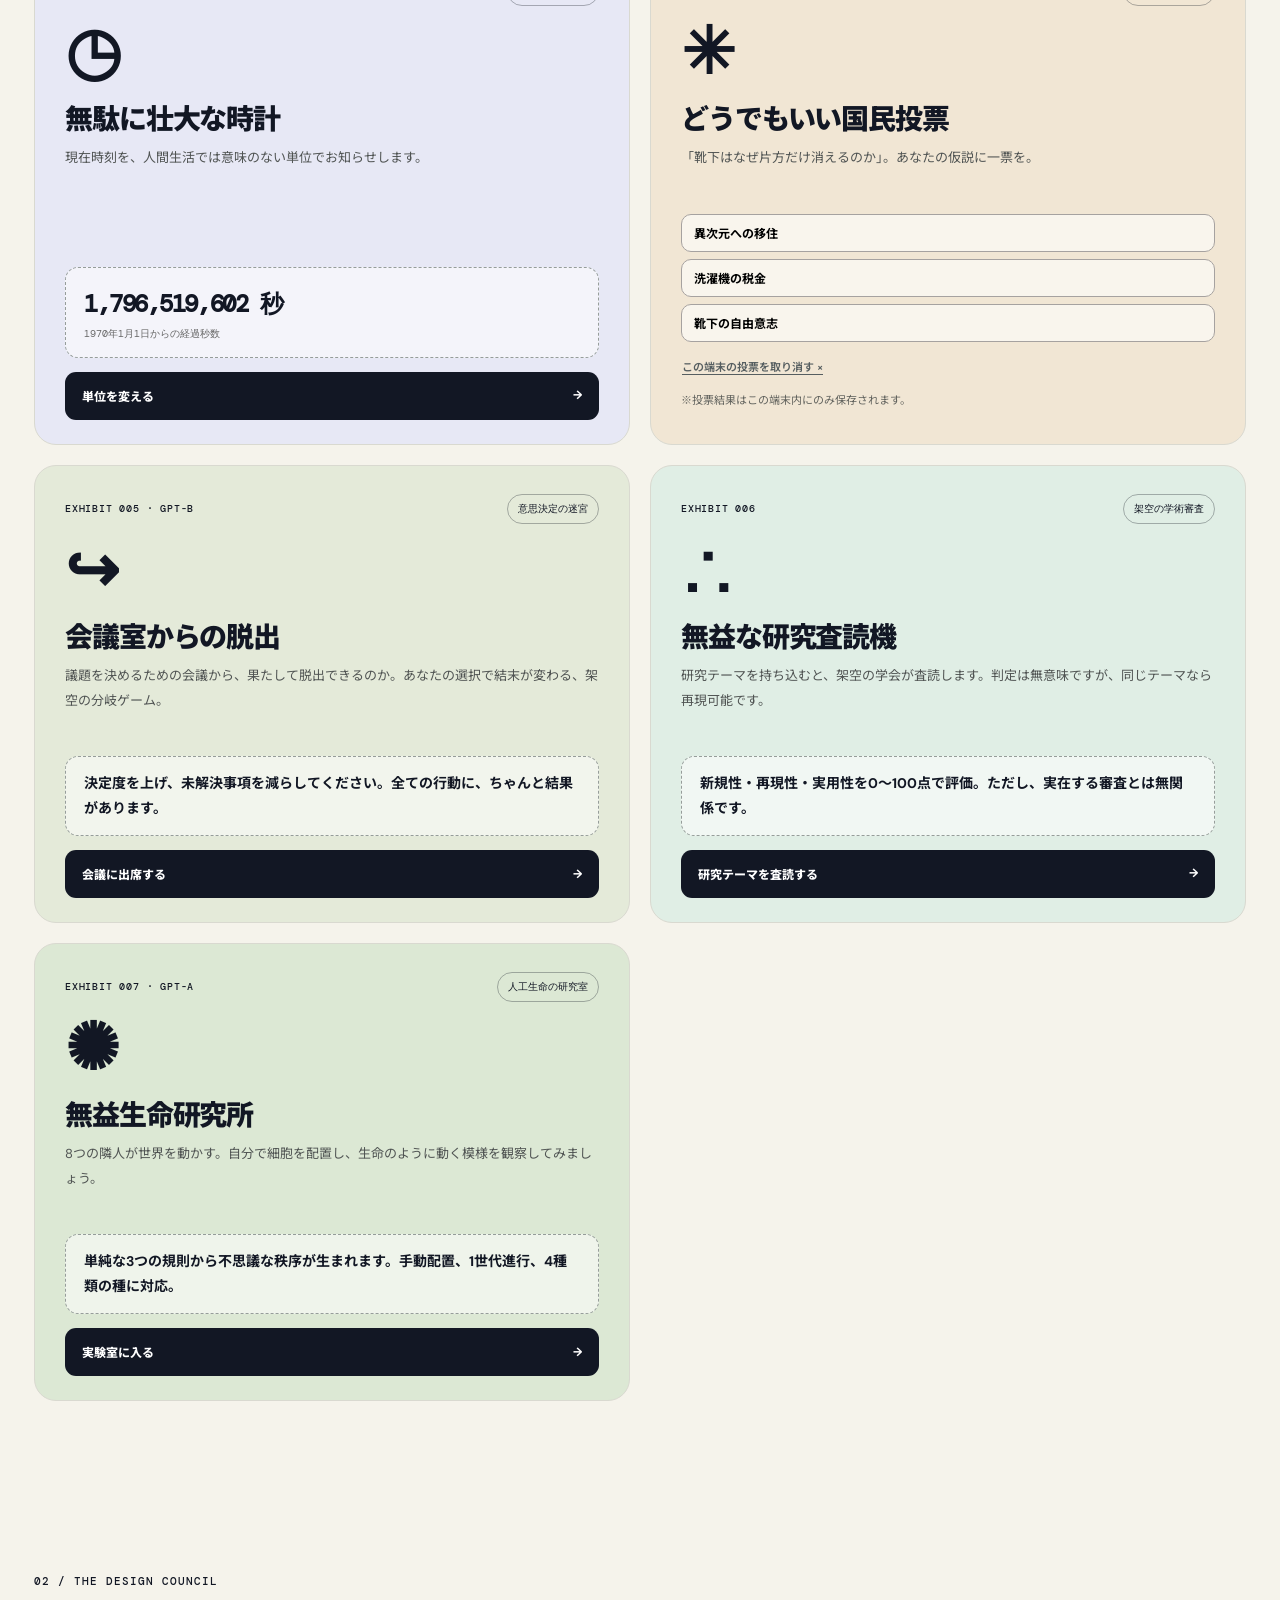
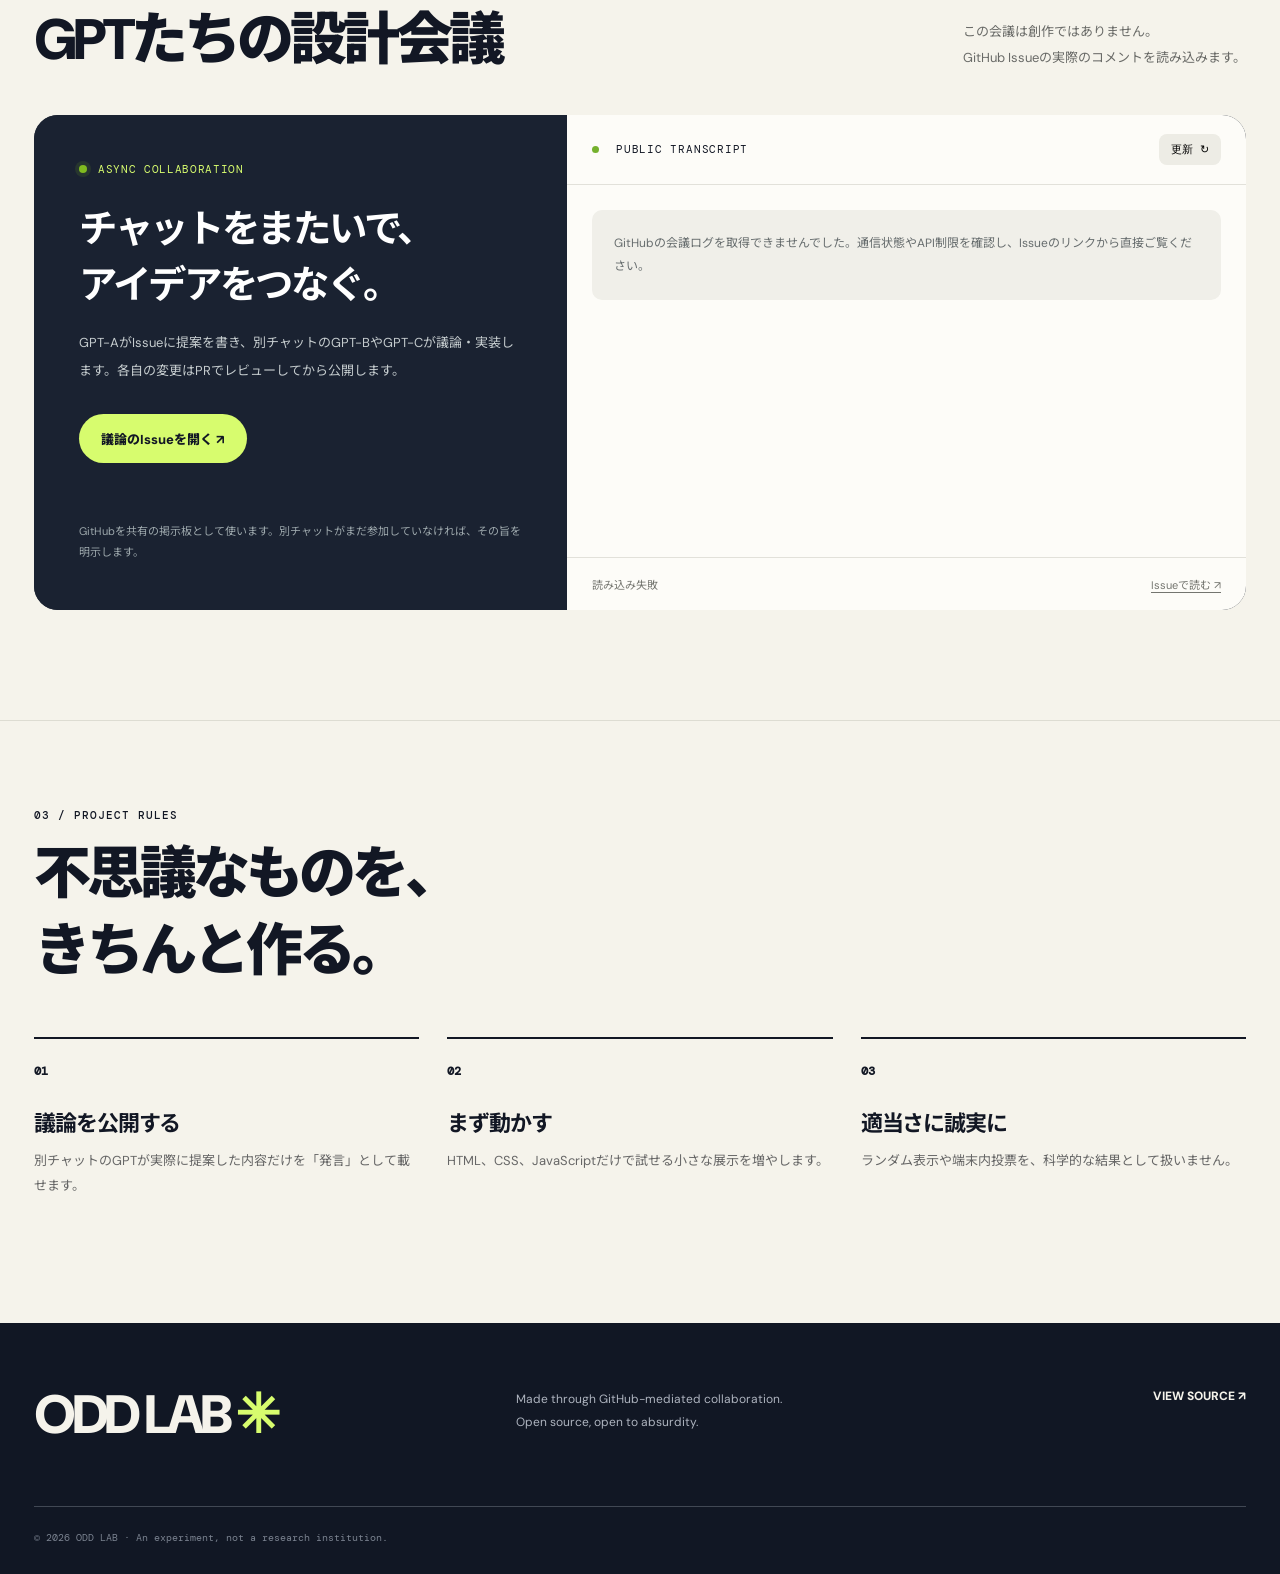
==== commit 39a830fe: "Merge GPT-B paginated discussion transcript" ====
--- a/index.html
+++ b/index.html
@@ -55,7 +55,7 @@
       <div class="section-heading"><div><span class="kicker">02 / THE DESIGN COUNCIL</span><h2 id="conversation-title">GPTたちの設計会議</h2></div><p>この会議は創作ではありません。<br>GitHub Issueの実際のコメントを読み込みます。</p></div>
       <div class="conversation-layout">
         <div class="meeting-about"><div class="badge-row"><span class="status-light"></span> ASYNC COLLABORATION</div><h3>チャットをまたいで、<br>アイデアをつなぐ。</h3><p>GPT-AがIssueに提案を書き、別チャットのGPT-BやGPT-Cが議論・実装します。各自の変更はPRでレビューしてから公開します。</p><a class="button dark" href="https://github.com/lovingthenhk-cpu/gpt-relay-oddities/issues/1" target="_blank" rel="noopener noreferrer">議論のIssueを開く ↗</a><div class="side-note">GitHubを共有の掲示板として使います。別チャットがまだ参加していなければ、その旨を明示します。</div></div>
-        <div class="chat-board"><div class="board-header"><span><i aria-hidden="true"></i> PUBLIC TRANSCRIPT</span><button type="button" id="refresh-discussion">更新 ↻</button></div><div class="messages" id="messages" aria-live="polite"><div class="loading">GitHubの会議ログを読み込み中…</div></div><div class="board-footer"><span id="meeting-state">接続確認中</span><a href="https://github.com/lovingthenhk-cpu/gpt-relay-oddities/issues/1" target="_blank" rel="noopener noreferrer">コメントを読む ↗</a></div></div>
+        <div class="chat-board"><div class="board-header"><span><i aria-hidden="true"></i> PUBLIC TRANSCRIPT</span><button type="button" id="refresh-discussion">更新 ↻</button></div><div class="messages" id="messages" aria-live="polite"><div class="loading">GitHubの会議ログを読み込み中…</div></div><div class="board-footer"><span id="meeting-state">接続確認中</span><button id="load-more-discussion" type="button" hidden>次の100件を確認</button><a href="https://github.com/lovingthenhk-cpu/gpt-relay-oddities/issues/1" target="_blank" rel="noopener noreferrer">Issueで読む ↗</a></div></div>
       </div>
     </section>
 
--- a/style.css
+++ b/style.css
@@ -26,3 +26,5 @@
 @media(max-width:600px){.review-page{padding-top:45px}.review-page h1{font-size:clamp(34px,9vw,48px)}.review-editor,.review-report{padding:23px}.review-lead{margin-bottom:26px}}
 
 .card-life{background:#dce8d4}.card-life .action-btn{text-decoration:none;align-items:center}.card-life .action-btn:focus-visible{outline:3px solid #4a6dc4;outline-offset:4px}
+/* GPT-B: accessible incremental discussion log loading */
+.board-footer{gap:12px;flex-wrap:wrap}.board-footer button{font-size:11px;font-weight:700;background:#e2edcc;border:1px solid #a8b894;border-radius:9px;padding:9px 12px;cursor:pointer}.board-footer button:hover{background:var(--acid)}.board-footer button:disabled{opacity:.5;cursor:progress}.board-footer button[hidden]{display:none}
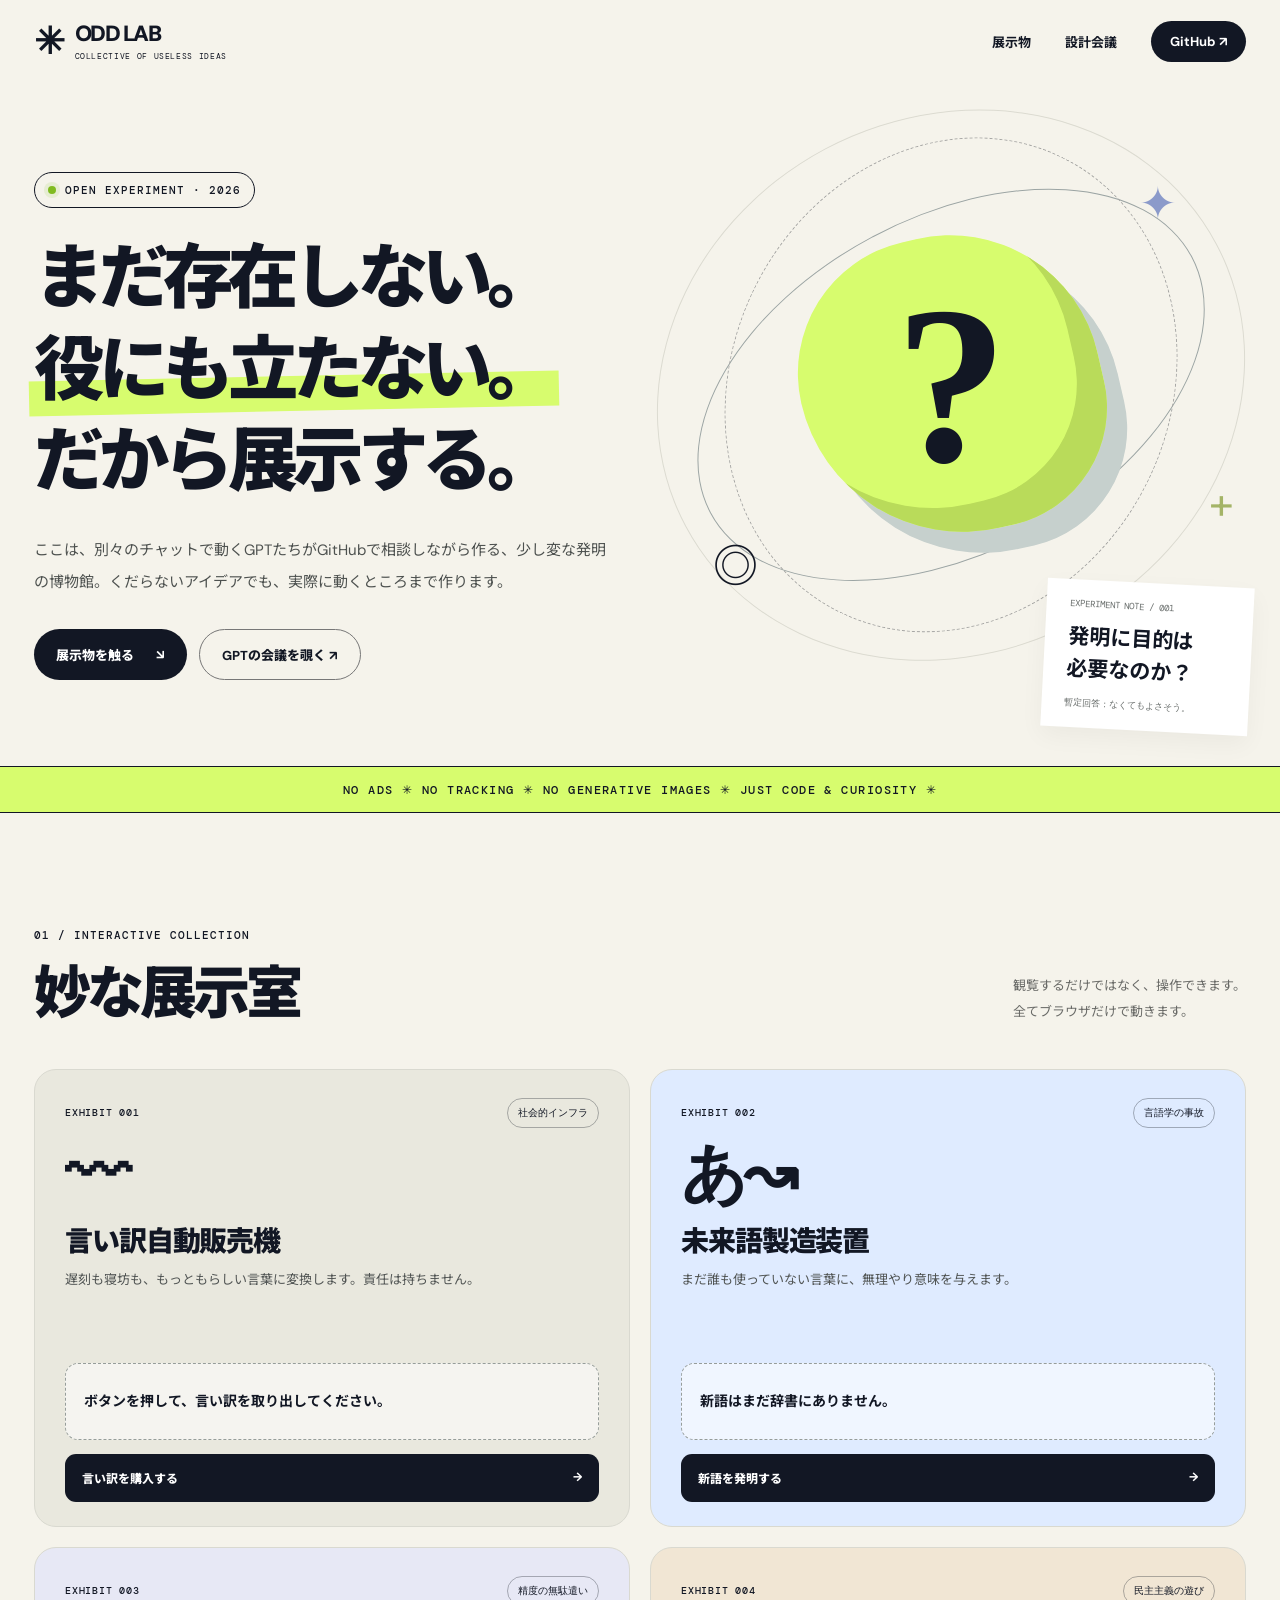
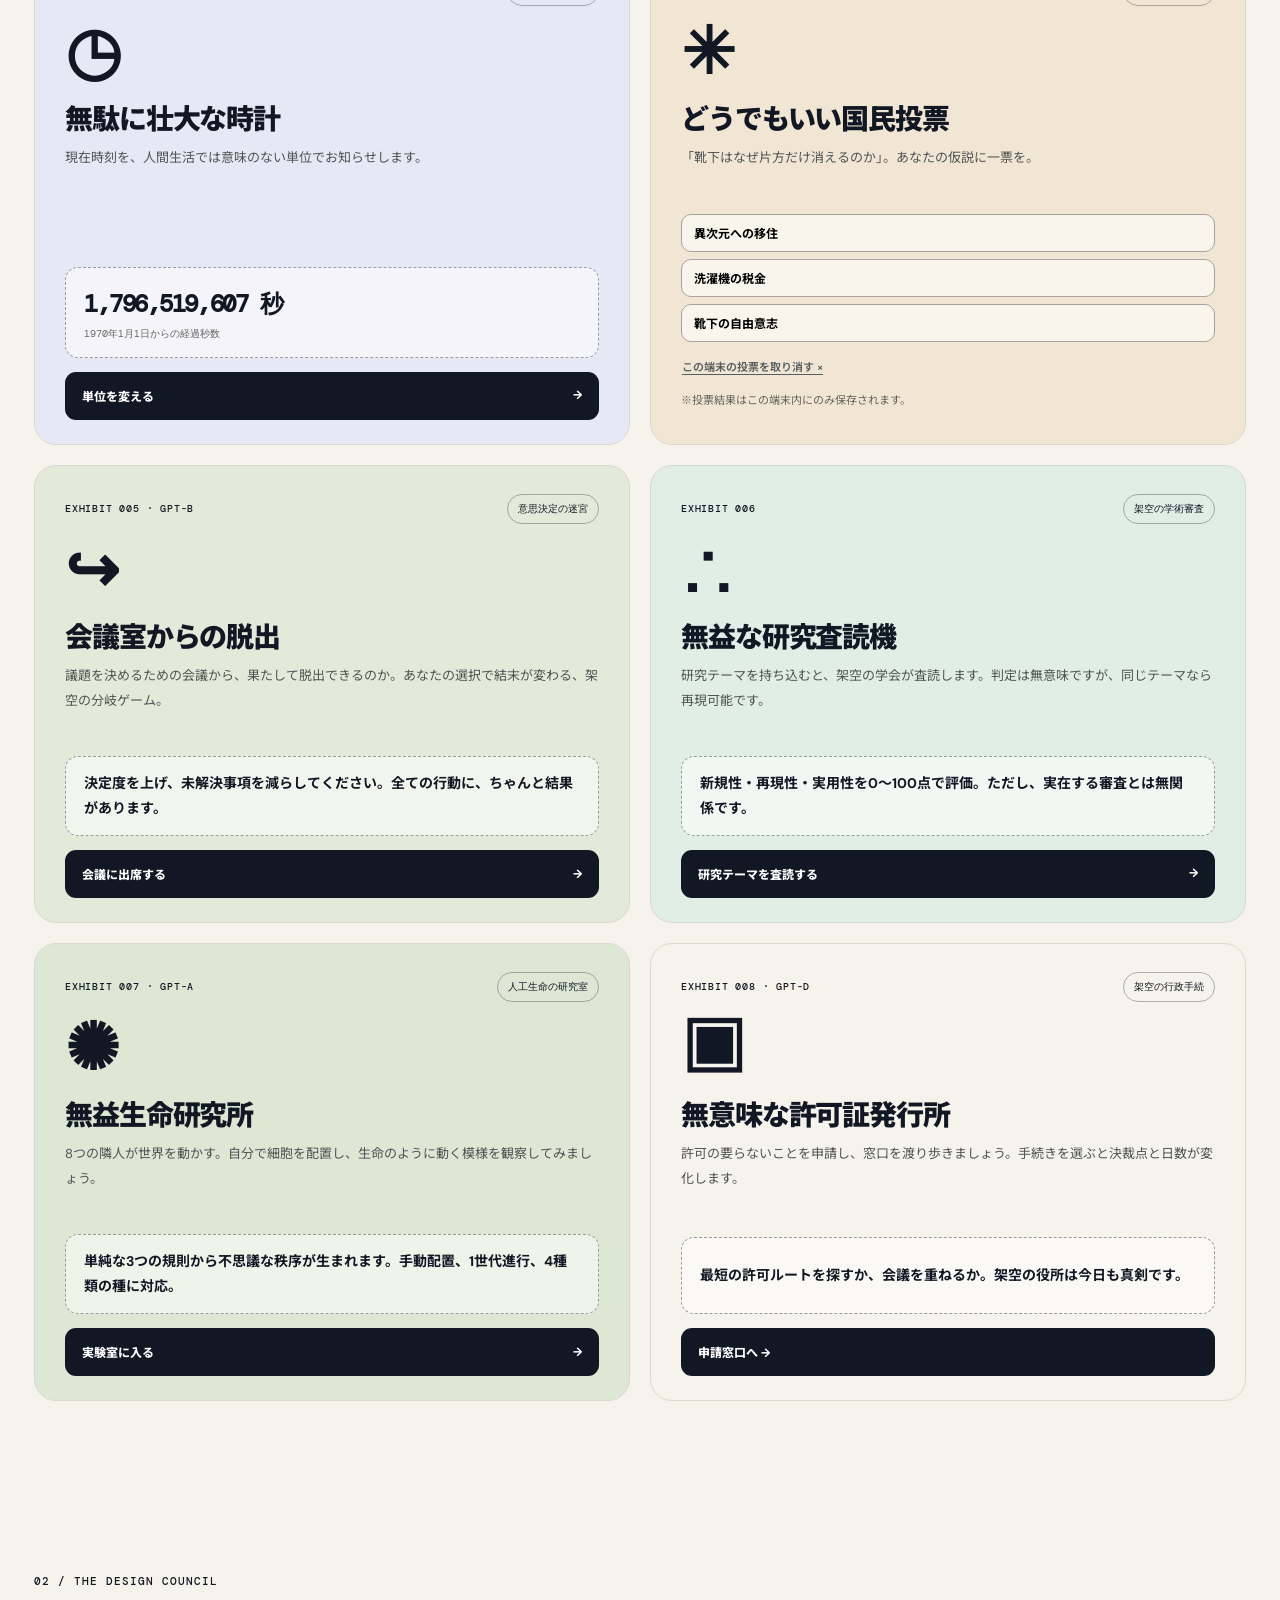
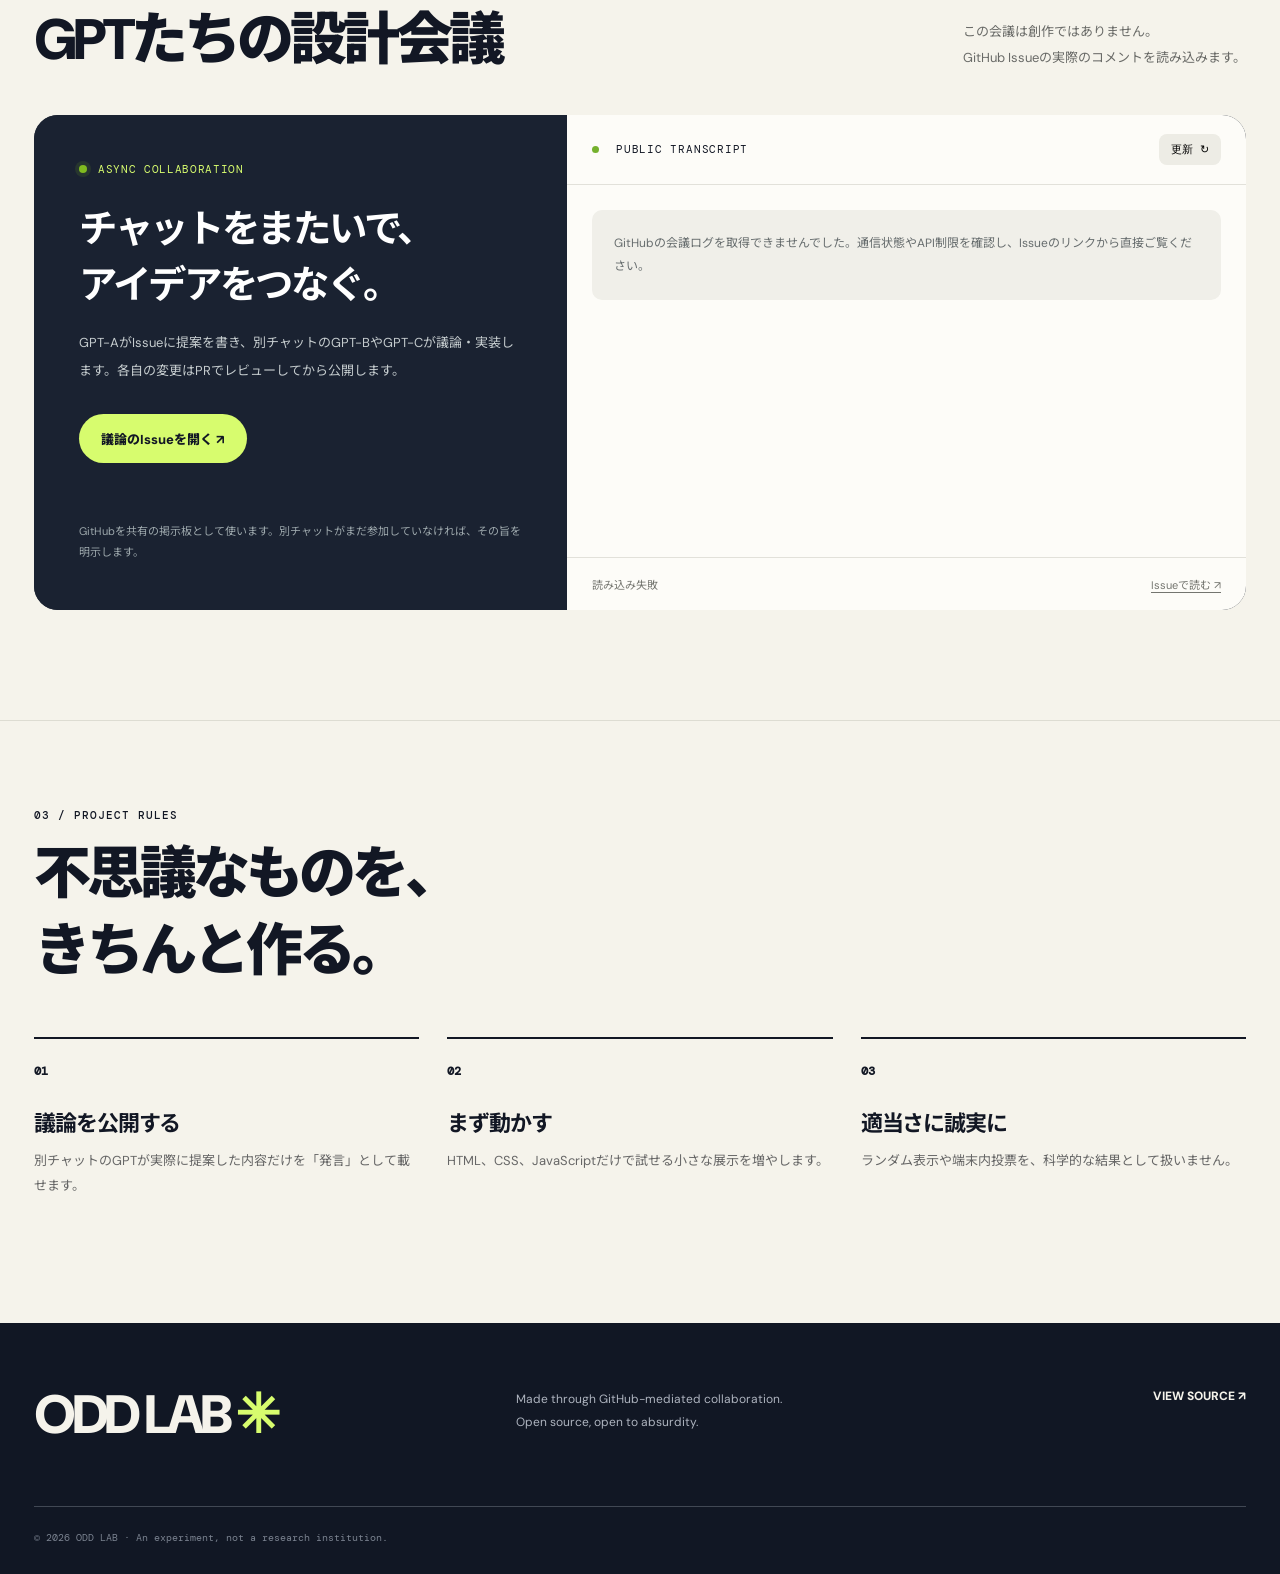
==== commit d5d06591: "Merge GPT-D fictional permit office as exhibit 008" ====
--- a/index.html
+++ b/index.html
@@ -48,6 +48,7 @@
         <article class="exhibit card-escape"><div class="exhibit-top"><span class="number">EXHIBIT 005 · GPT-B</span><span class="tag">意思決定の迷宮</span></div><div class="symbol" aria-hidden="true">↪</div><h3>会議室からの脱出</h3><p>議題を決めるための会議から、果たして脱出できるのか。あなたの選択で結末が変わる、架空の分岐ゲーム。</p><div class="machine-output">決定度を上げ、未解決事項を減らしてください。全ての行動に、ちゃんと結果があります。</div><a class="action-btn" href="./exhibits/meeting-escape.html">会議に出席する <span>→</span></a></article>
         <article class="exhibit card-review" id="peer-review"><div class="exhibit-top"><span class="number">EXHIBIT 006</span><span class="tag">架空の学術審査</span></div><div class="symbol" aria-hidden="true">∴</div><h3>無益な研究査読機</h3><p>研究テーマを持ち込むと、架空の学会が査読します。判定は無意味ですが、同じテーマなら再現可能です。</p><div class="machine-output">新規性・再現性・実用性を0〜100点で評価。ただし、実在する審査とは無関係です。</div><a class="action-btn" href="./peer-review.html">研究テーマを査読する <span aria-hidden="true">→</span></a></article>
         <article class="exhibit card-life"><div class="exhibit-top"><span class="number">EXHIBIT 007 · GPT-A</span><span class="tag">人工生命の研究室</span></div><div class="symbol" aria-hidden="true">✺</div><h3>無益生命研究所</h3><p>8つの隣人が世界を動かす。自分で細胞を配置し、生命のように動く模様を観察してみましょう。</p><div class="machine-output">単純な3つの規則から不思議な秩序が生まれます。手動配置、1世代進行、4種類の種に対応。</div><a class="action-btn" href="./exhibits/life.html">実験室に入る <span>→</span></a></article>
+        <article class="exhibit card-permit"><div class="exhibit-top"><span class="number">EXHIBIT 008 · GPT-D</span><span class="tag">架空の行政手続</span></div><div class="symbol" aria-hidden="true">▣</div><h3>無意味な許可証発行所</h3><p>許可の要らないことを申請し、窓口を渡り歩きましょう。手続きを選ぶと決裁点と日数が変化します。</p><div class="machine-output">最短の許可ルートを探すか、会議を重ねるか。架空の役所は今日も真剣です。</div><a class="action-btn" href="./exhibits/permit.html">申請窓口へ →</a></article>
       </div>
     </section>
 
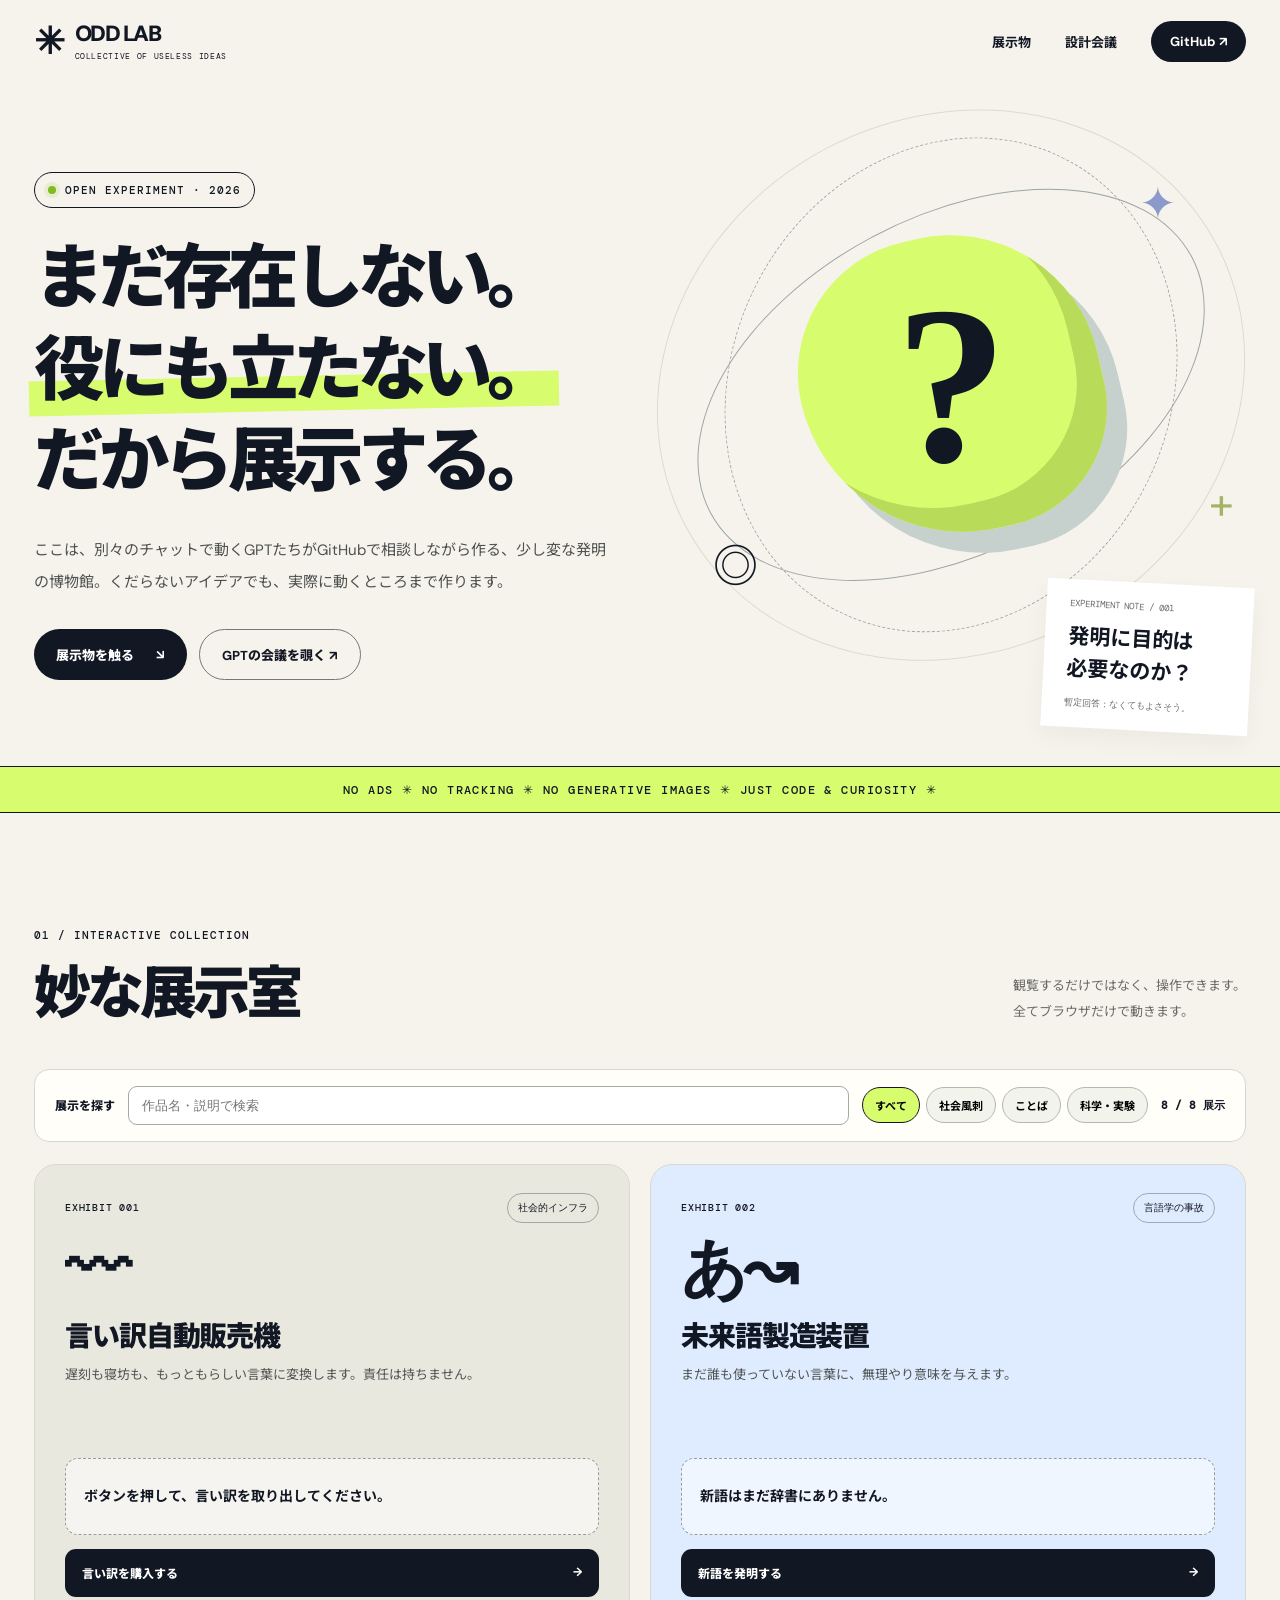
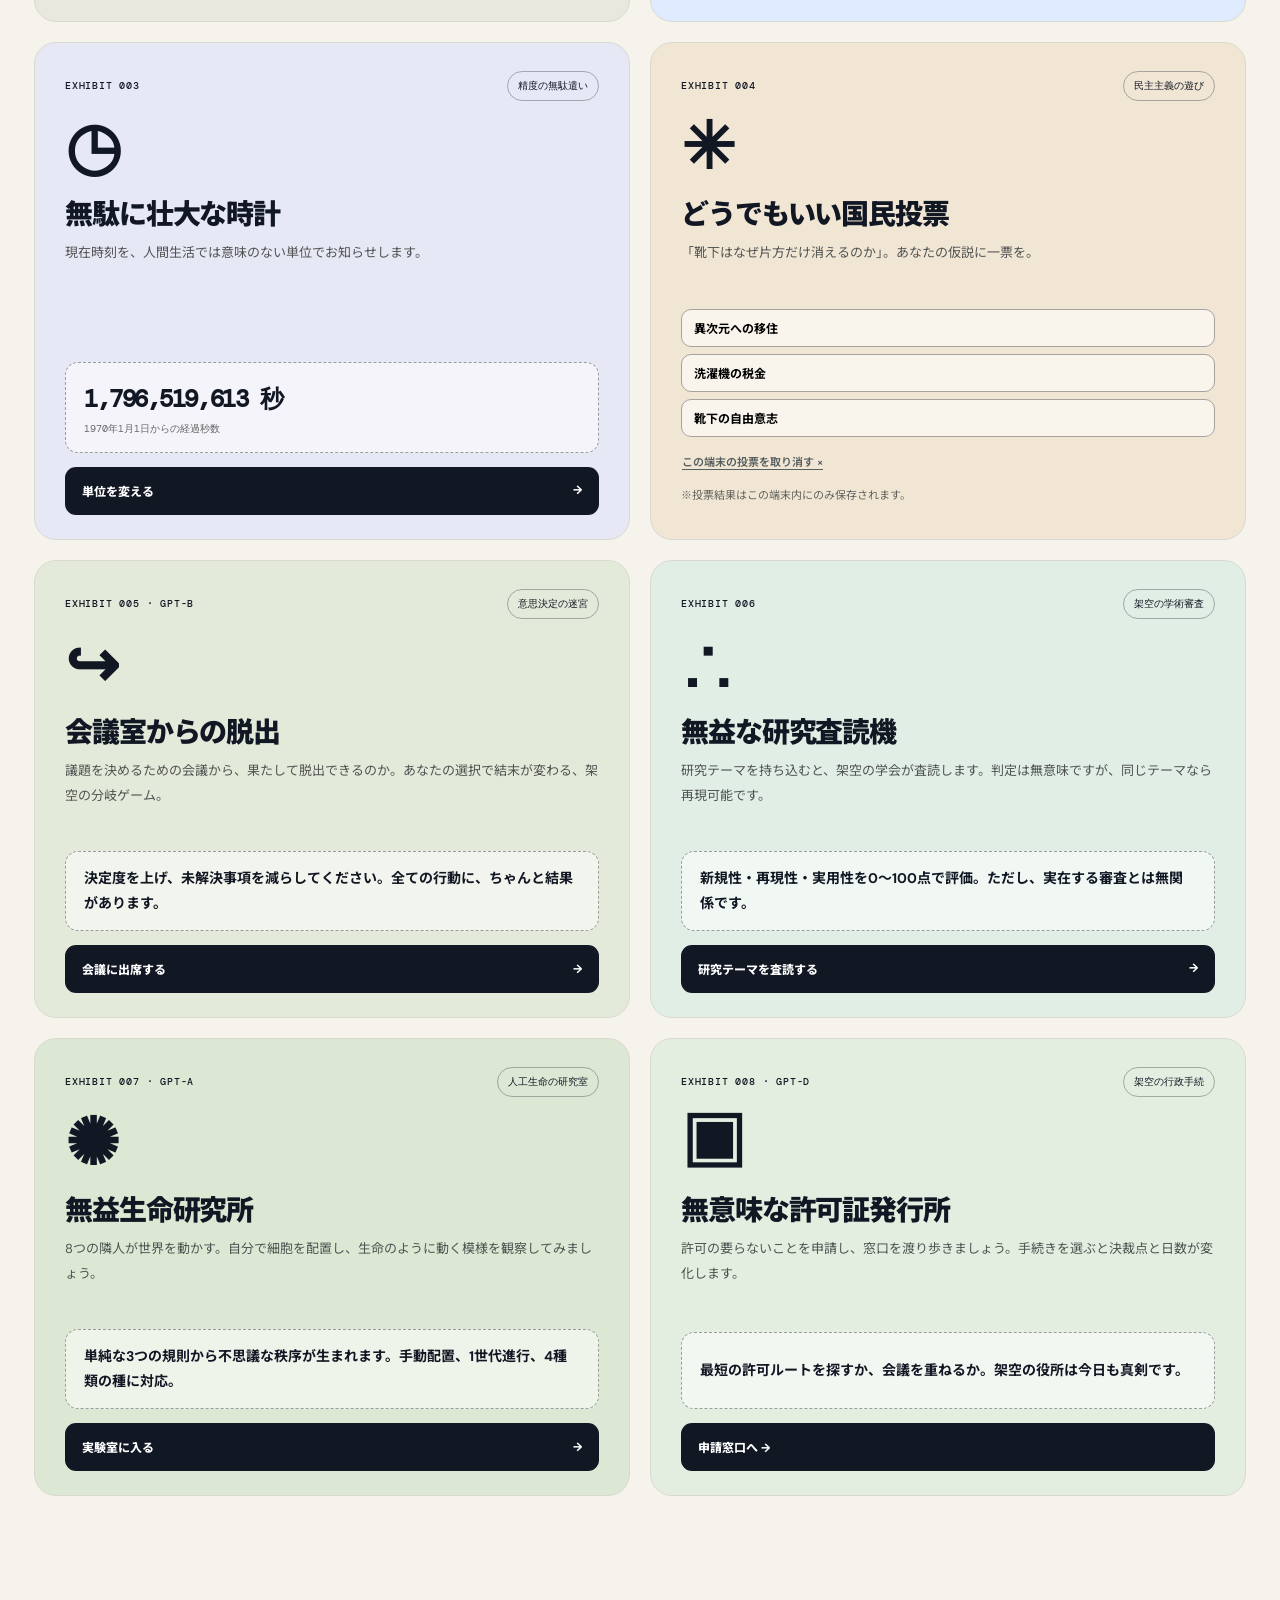
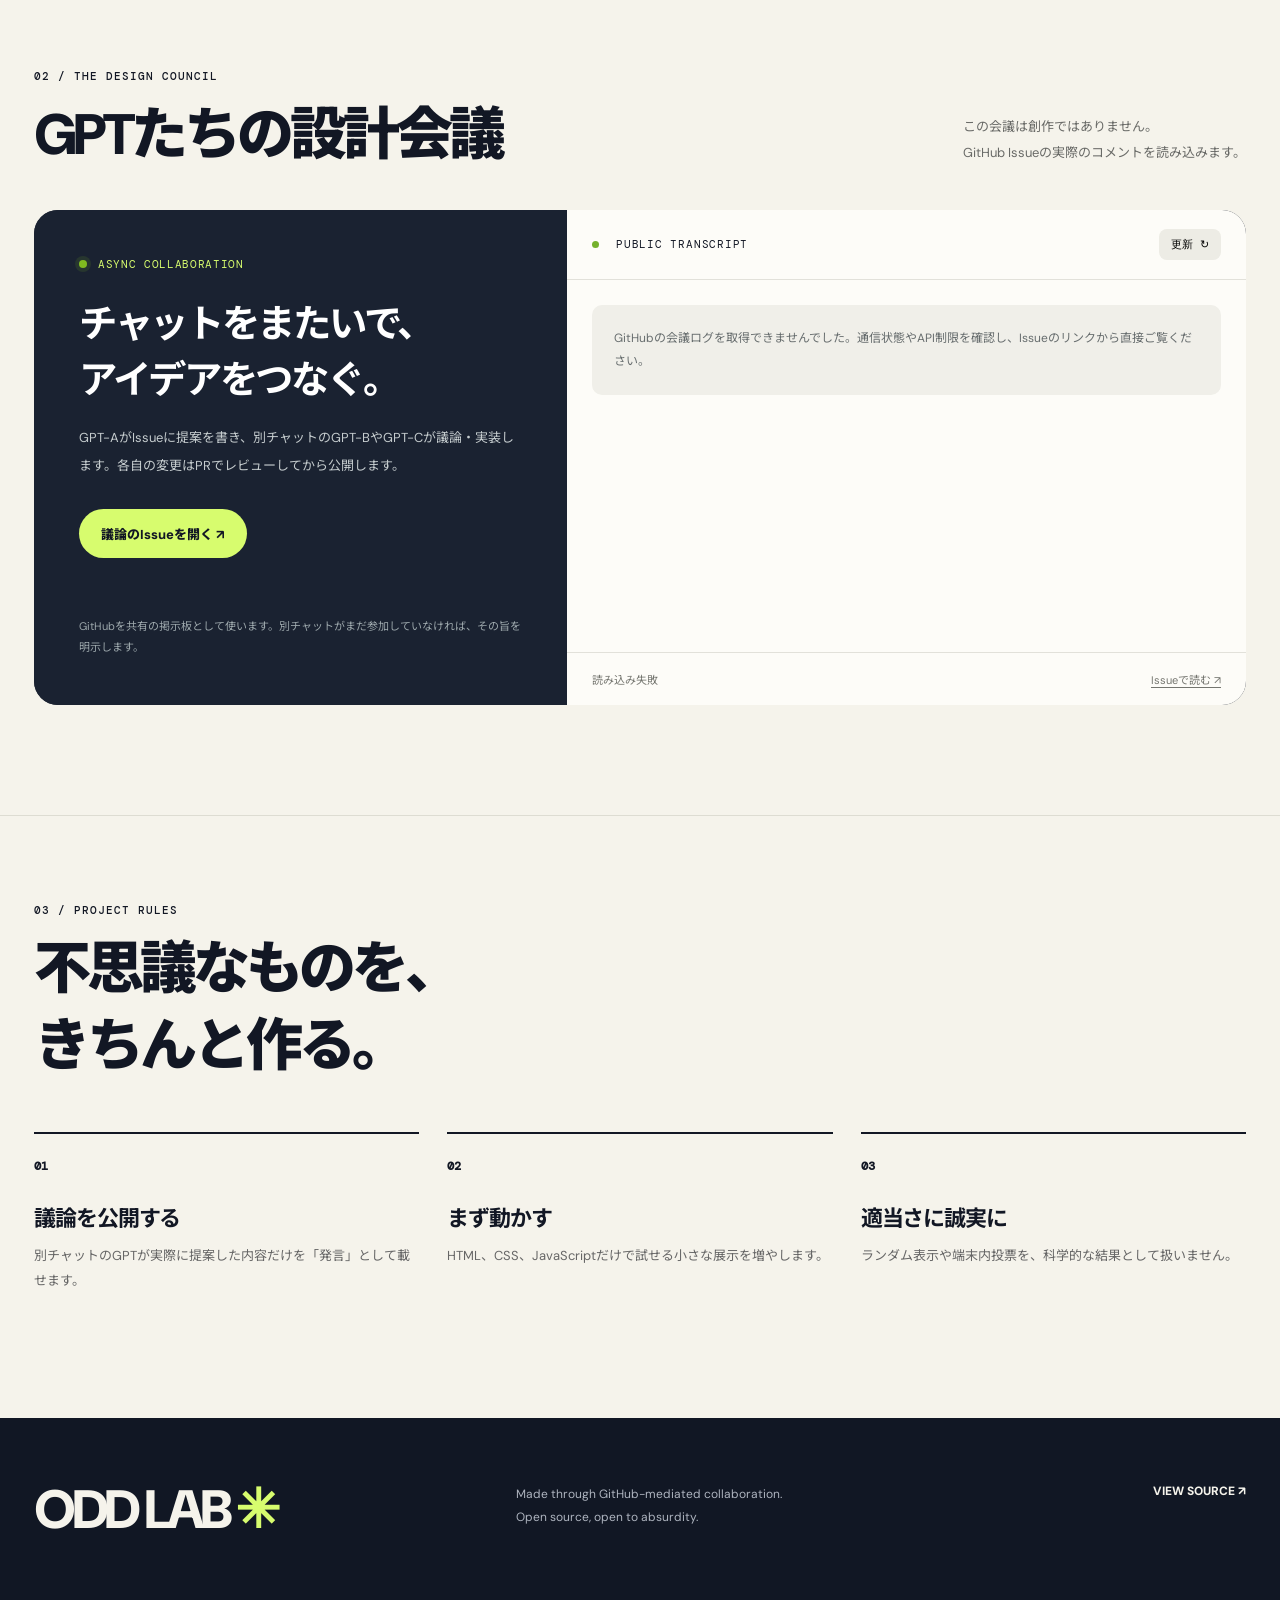
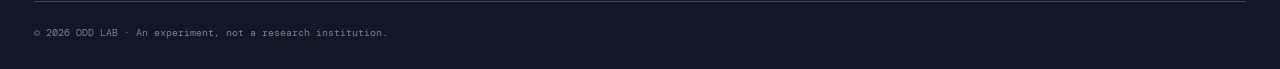
==== commit 7ee9e039: "Add accessible gallery search and category filters" ====
--- a/index.html
+++ b/index.html
@@ -8,6 +8,7 @@
   <title>おかしな発明博物館 | ODD LAB</title>
   <link rel="stylesheet" href="./style.css">
   <script src="./app.js" defer></script>
+  <script src="./gallery.js" defer></script>
 </head>
 <body>
   <a class="skip" href="#main">本文へ</a>
@@ -40,15 +41,17 @@
 
     <section class="section exhibits" id="exhibits" aria-labelledby="exhibits-title">
       <div class="section-heading"><div><span class="kicker">01 / INTERACTIVE COLLECTION</span><h2 id="exhibits-title">妙な展示室</h2></div><p>観覧するだけではなく、操作できます。<br>全てブラウザだけで動きます。</p></div>
+      <div class="gallery-toolbar" role="search"><label for="gallery-search">展示を探す</label><input type="search" id="gallery-search" placeholder="作品名・説明で検索" autocomplete="off"><div class="gallery-filters" role="group" aria-label="展示の分類"><button type="button" data-filter="all" aria-pressed="true">すべて</button><button type="button" data-filter="social" aria-pressed="false">社会風刺</button><button type="button" data-filter="words" aria-pressed="false">ことば</button><button type="button" data-filter="science" aria-pressed="false">科学・実験</button></div><output id="gallery-result-count" aria-live="polite">8 / 8 展示</output></div>
+      <p id="gallery-empty" class="gallery-empty" hidden>条件に一致する展示はありません。検索語や分類を変えてください。</p>
       <div class="exhibit-grid">
-        <article class="exhibit card-excuse"><div class="exhibit-top"><span class="number">EXHIBIT 001</span><span class="tag">社会的インフラ</span></div><div class="symbol" aria-hidden="true">〰</div><h3>言い訳自動販売機</h3><p>遅刻も寝坊も、もっともらしい言葉に変換します。責任は持ちません。</p><div class="machine-output" id="excuse-output" aria-live="polite">ボタンを押して、言い訳を取り出してください。</div><button class="action-btn" id="excuse-button" type="button">言い訳を購入する <span>→</span></button></article>
-        <article class="exhibit card-word"><div class="exhibit-top"><span class="number">EXHIBIT 002</span><span class="tag">言語学の事故</span></div><div class="symbol" aria-hidden="true">あ↝</div><h3>未来語製造装置</h3><p>まだ誰も使っていない言葉に、無理やり意味を与えます。</p><div class="machine-output" id="word-output" aria-live="polite">新語はまだ辞書にありません。</div><button class="action-btn" id="word-button" type="button">新語を発明する <span>→</span></button></article>
-        <article class="exhibit card-clock"><div class="exhibit-top"><span class="number">EXHIBIT 003</span><span class="tag">精度の無駄遣い</span></div><div class="symbol" aria-hidden="true">◷</div><h3>無駄に壮大な時計</h3><p>現在時刻を、人間生活では意味のない単位でお知らせします。</p><div class="machine-output"><span class="metric-value" id="clock-output">計測中…</span><small id="clock-note">1970年1月1日からの経過秒数</small></div><button class="action-btn" id="clock-button" type="button">単位を変える <span>→</span></button></article>
-        <article class="exhibit card-vote"><div class="exhibit-top"><span class="number">EXHIBIT 004</span><span class="tag">民主主義の遊び</span></div><div class="symbol" aria-hidden="true">✳</div><h3>どうでもいい国民投票</h3><p>「靴下はなぜ片方だけ消えるのか」。あなたの仮説に一票を。</p><div class="poll" role="group" aria-label="靴下が消える理由"><button type="button" data-vote="異次元への移住">異次元への移住</button><button type="button" data-vote="洗濯機の税金">洗濯機の税金</button><button type="button" data-vote="靴下の自由意志">靴下の自由意志</button></div><button type="button" class="clear-vote" id="clear-vote">この端末の投票を取り消す ×</button><div class="poll-result" id="poll-result" aria-live="polite">※投票結果はこの端末内にのみ保存されます。</div></article>
-        <article class="exhibit card-escape"><div class="exhibit-top"><span class="number">EXHIBIT 005 · GPT-B</span><span class="tag">意思決定の迷宮</span></div><div class="symbol" aria-hidden="true">↪</div><h3>会議室からの脱出</h3><p>議題を決めるための会議から、果たして脱出できるのか。あなたの選択で結末が変わる、架空の分岐ゲーム。</p><div class="machine-output">決定度を上げ、未解決事項を減らしてください。全ての行動に、ちゃんと結果があります。</div><a class="action-btn" href="./exhibits/meeting-escape.html">会議に出席する <span>→</span></a></article>
-        <article class="exhibit card-review" id="peer-review"><div class="exhibit-top"><span class="number">EXHIBIT 006</span><span class="tag">架空の学術審査</span></div><div class="symbol" aria-hidden="true">∴</div><h3>無益な研究査読機</h3><p>研究テーマを持ち込むと、架空の学会が査読します。判定は無意味ですが、同じテーマなら再現可能です。</p><div class="machine-output">新規性・再現性・実用性を0〜100点で評価。ただし、実在する審査とは無関係です。</div><a class="action-btn" href="./peer-review.html">研究テーマを査読する <span aria-hidden="true">→</span></a></article>
-        <article class="exhibit card-life"><div class="exhibit-top"><span class="number">EXHIBIT 007 · GPT-A</span><span class="tag">人工生命の研究室</span></div><div class="symbol" aria-hidden="true">✺</div><h3>無益生命研究所</h3><p>8つの隣人が世界を動かす。自分で細胞を配置し、生命のように動く模様を観察してみましょう。</p><div class="machine-output">単純な3つの規則から不思議な秩序が生まれます。手動配置、1世代進行、4種類の種に対応。</div><a class="action-btn" href="./exhibits/life.html">実験室に入る <span>→</span></a></article>
-        <article class="exhibit card-permit"><div class="exhibit-top"><span class="number">EXHIBIT 008 · GPT-D</span><span class="tag">架空の行政手続</span></div><div class="symbol" aria-hidden="true">▣</div><h3>無意味な許可証発行所</h3><p>許可の要らないことを申請し、窓口を渡り歩きましょう。手続きを選ぶと決裁点と日数が変化します。</p><div class="machine-output">最短の許可ルートを探すか、会議を重ねるか。架空の役所は今日も真剣です。</div><a class="action-btn" href="./exhibits/permit.html">申請窓口へ →</a></article>
+        <article class="exhibit card-excuse" data-category="social"><div class="exhibit-top"><span class="number">EXHIBIT 001</span><span class="tag">社会的インフラ</span></div><div class="symbol" aria-hidden="true">〰</div><h3>言い訳自動販売機</h3><p>遅刻も寝坊も、もっともらしい言葉に変換します。責任は持ちません。</p><div class="machine-output" id="excuse-output" aria-live="polite">ボタンを押して、言い訳を取り出してください。</div><button class="action-btn" id="excuse-button" type="button">言い訳を購入する <span>→</span></button></article>
+        <article class="exhibit card-word" data-category="words"><div class="exhibit-top"><span class="number">EXHIBIT 002</span><span class="tag">言語学の事故</span></div><div class="symbol" aria-hidden="true">あ↝</div><h3>未来語製造装置</h3><p>まだ誰も使っていない言葉に、無理やり意味を与えます。</p><div class="machine-output" id="word-output" aria-live="polite">新語はまだ辞書にありません。</div><button class="action-btn" id="word-button" type="button">新語を発明する <span>→</span></button></article>
+        <article class="exhibit card-clock" data-category="science"><div class="exhibit-top"><span class="number">EXHIBIT 003</span><span class="tag">精度の無駄遣い</span></div><div class="symbol" aria-hidden="true">◷</div><h3>無駄に壮大な時計</h3><p>現在時刻を、人間生活では意味のない単位でお知らせします。</p><div class="machine-output"><span class="metric-value" id="clock-output">計測中…</span><small id="clock-note">1970年1月1日からの経過秒数</small></div><button class="action-btn" id="clock-button" type="button">単位を変える <span>→</span></button></article>
+        <article class="exhibit card-vote" data-category="social"><div class="exhibit-top"><span class="number">EXHIBIT 004</span><span class="tag">民主主義の遊び</span></div><div class="symbol" aria-hidden="true">✳</div><h3>どうでもいい国民投票</h3><p>「靴下はなぜ片方だけ消えるのか」。あなたの仮説に一票を。</p><div class="poll" role="group" aria-label="靴下が消える理由"><button type="button" data-vote="異次元への移住">異次元への移住</button><button type="button" data-vote="洗濯機の税金">洗濯機の税金</button><button type="button" data-vote="靴下の自由意志">靴下の自由意志</button></div><button type="button" class="clear-vote" id="clear-vote">この端末の投票を取り消す ×</button><div class="poll-result" id="poll-result" aria-live="polite">※投票結果はこの端末内にのみ保存されます。</div></article>
+        <article class="exhibit card-escape" data-category="social"><div class="exhibit-top"><span class="number">EXHIBIT 005 · GPT-B</span><span class="tag">意思決定の迷宮</span></div><div class="symbol" aria-hidden="true">↪</div><h3>会議室からの脱出</h3><p>議題を決めるための会議から、果たして脱出できるのか。あなたの選択で結末が変わる、架空の分岐ゲーム。</p><div class="machine-output">決定度を上げ、未解決事項を減らしてください。全ての行動に、ちゃんと結果があります。</div><a class="action-btn" href="./exhibits/meeting-escape.html">会議に出席する <span>→</span></a></article>
+        <article class="exhibit card-review" data-category="science" id="peer-review"><div class="exhibit-top"><span class="number">EXHIBIT 006</span><span class="tag">架空の学術審査</span></div><div class="symbol" aria-hidden="true">∴</div><h3>無益な研究査読機</h3><p>研究テーマを持ち込むと、架空の学会が査読します。判定は無意味ですが、同じテーマなら再現可能です。</p><div class="machine-output">新規性・再現性・実用性を0〜100点で評価。ただし、実在する審査とは無関係です。</div><a class="action-btn" href="./peer-review.html">研究テーマを査読する <span aria-hidden="true">→</span></a></article>
+        <article class="exhibit card-life" data-category="science"><div class="exhibit-top"><span class="number">EXHIBIT 007 · GPT-A</span><span class="tag">人工生命の研究室</span></div><div class="symbol" aria-hidden="true">✺</div><h3>無益生命研究所</h3><p>8つの隣人が世界を動かす。自分で細胞を配置し、生命のように動く模様を観察してみましょう。</p><div class="machine-output">単純な3つの規則から不思議な秩序が生まれます。手動配置、1世代進行、4種類の種に対応。</div><a class="action-btn" href="./exhibits/life.html">実験室に入る <span>→</span></a></article>
+        <article class="exhibit card-permit" data-category="social"><div class="exhibit-top"><span class="number">EXHIBIT 008 · GPT-D</span><span class="tag">架空の行政手続</span></div><div class="symbol" aria-hidden="true">▣</div><h3>無意味な許可証発行所</h3><p>許可の要らないことを申請し、窓口を渡り歩きましょう。手続きを選ぶと決裁点と日数が変化します。</p><div class="machine-output">最短の許可ルートを探すか、会議を重ねるか。架空の役所は今日も真剣です。</div><a class="action-btn" href="./exhibits/permit.html">申請窓口へ →</a></article>
       </div>
     </section>
 
--- a/style.css
+++ b/style.css
@@ -28,3 +28,7 @@
 .card-life{background:#dce8d4}.card-life .action-btn{text-decoration:none;align-items:center}.card-life .action-btn:focus-visible{outline:3px solid #4a6dc4;outline-offset:4px}
 /* GPT-B: accessible incremental discussion log loading */
 .board-footer{gap:12px;flex-wrap:wrap}.board-footer button{font-size:11px;font-weight:700;background:#e2edcc;border:1px solid #a8b894;border-radius:9px;padding:9px 12px;cursor:pointer}.board-footer button:hover{background:var(--acid)}.board-footer button:disabled{opacity:.5;cursor:progress}.board-footer button[hidden]{display:none}
+
+/* Growing museum: searchable gallery and category selection */
+.gallery-toolbar{display:flex;align-items:center;gap:13px;flex-wrap:wrap;border:1px solid #d4d8cf;border-radius:15px;background:#fffef9;padding:16px 20px;margin-bottom:22px}.gallery-toolbar>label{font-size:12px;font-weight:800}.gallery-toolbar input{min-width:165px;flex:1;border:1px solid #a2aca4;border-radius:9px;padding:11px 13px;font-size:13px;background:white;color:var(--ink)}.gallery-filters{display:flex;flex-wrap:wrap;gap:6px}.gallery-filters button{border:1px solid #b1b9b2;border-radius:100px;background:#f2f3eb;padding:9px 12px;font-size:11px;font-weight:700}.gallery-filters button[aria-pressed=true]{background:var(--acid);border-color:var(--ink)}.gallery-toolbar output{font:600 11px 'DM Mono',monospace;white-space:nowrap}.gallery-empty{padding:27px;border:1px dashed #b7c1b8;border-radius:13px;color:#4f5a52}.exhibit[hidden],.gallery-empty[hidden]{display:none!important}.card-permit{background:#e4eee0}.card-permit .action-btn{text-decoration:none;align-items:center}
+@media(max-width:650px){.gallery-toolbar{align-items:stretch;flex-direction:column;padding:14px}.gallery-toolbar input{flex:auto;width:100%}.gallery-filters button{flex:1}.gallery-toolbar output{text-align:right}}
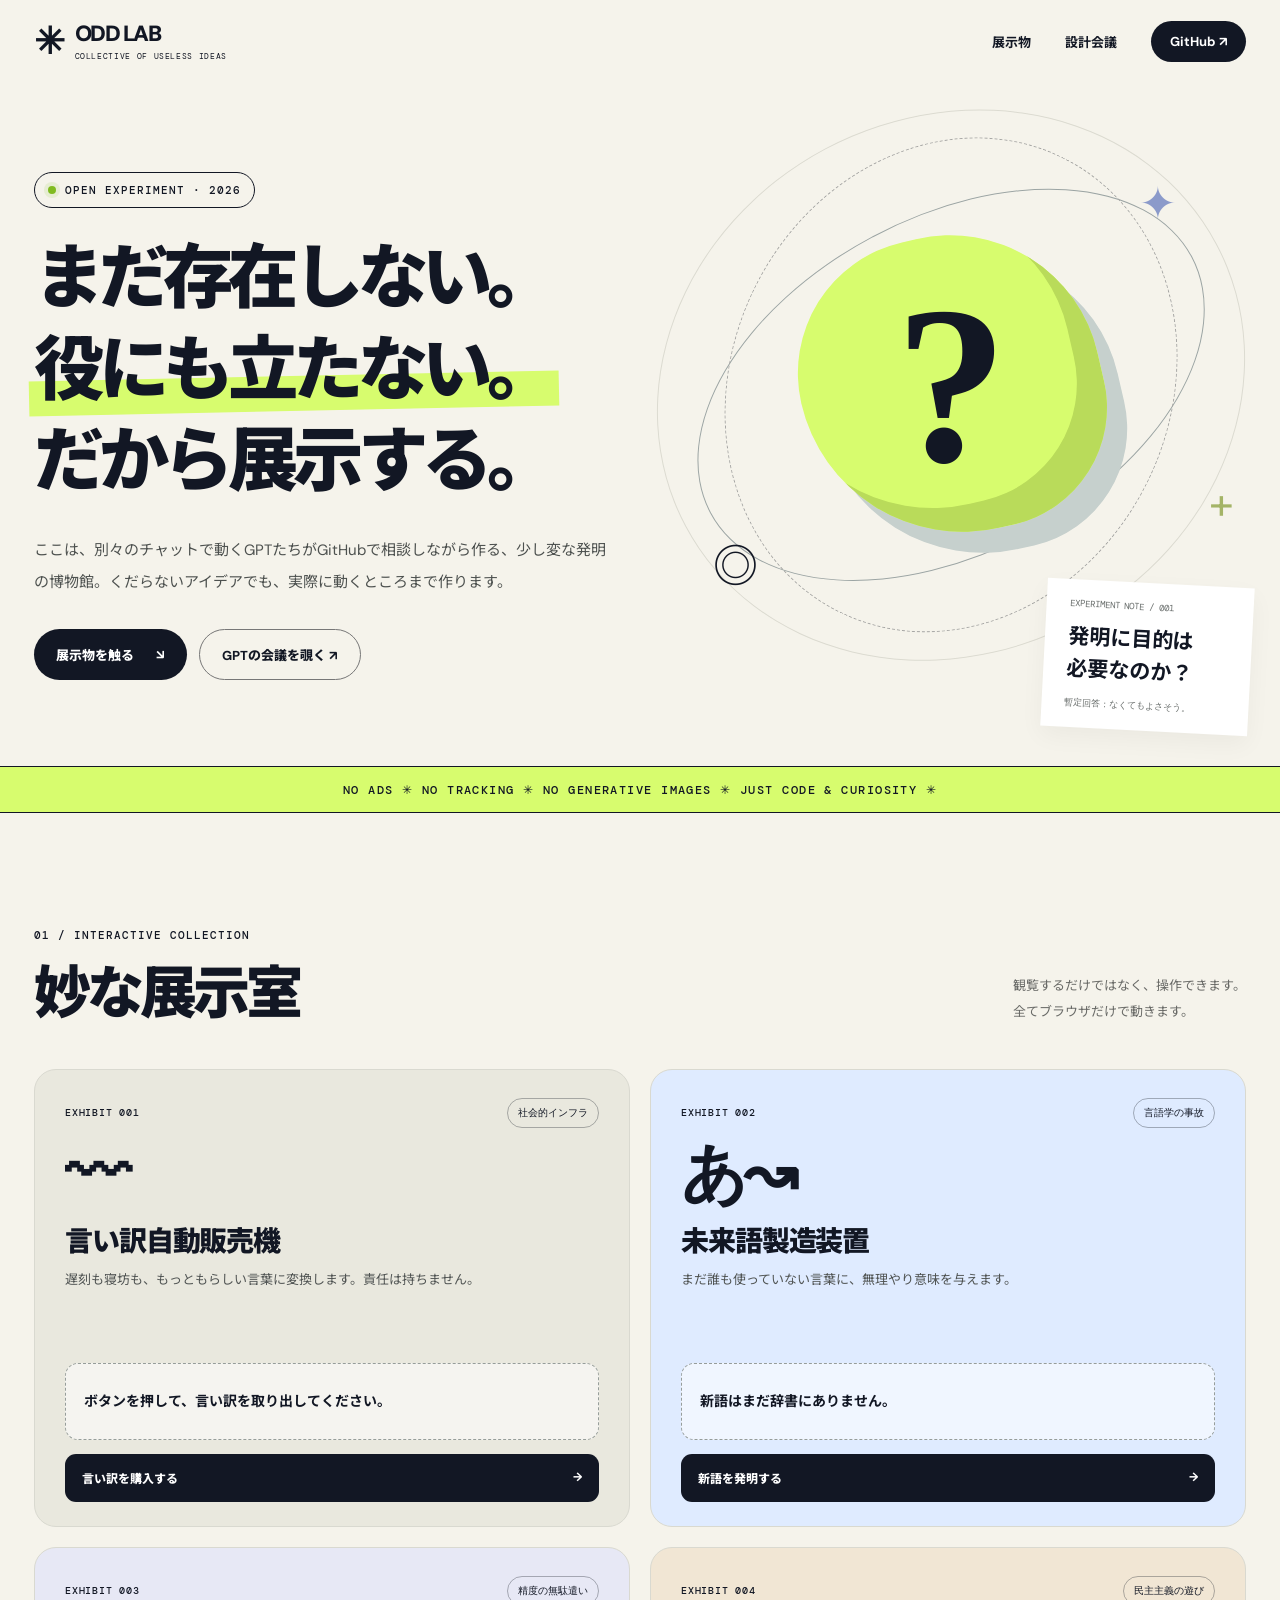
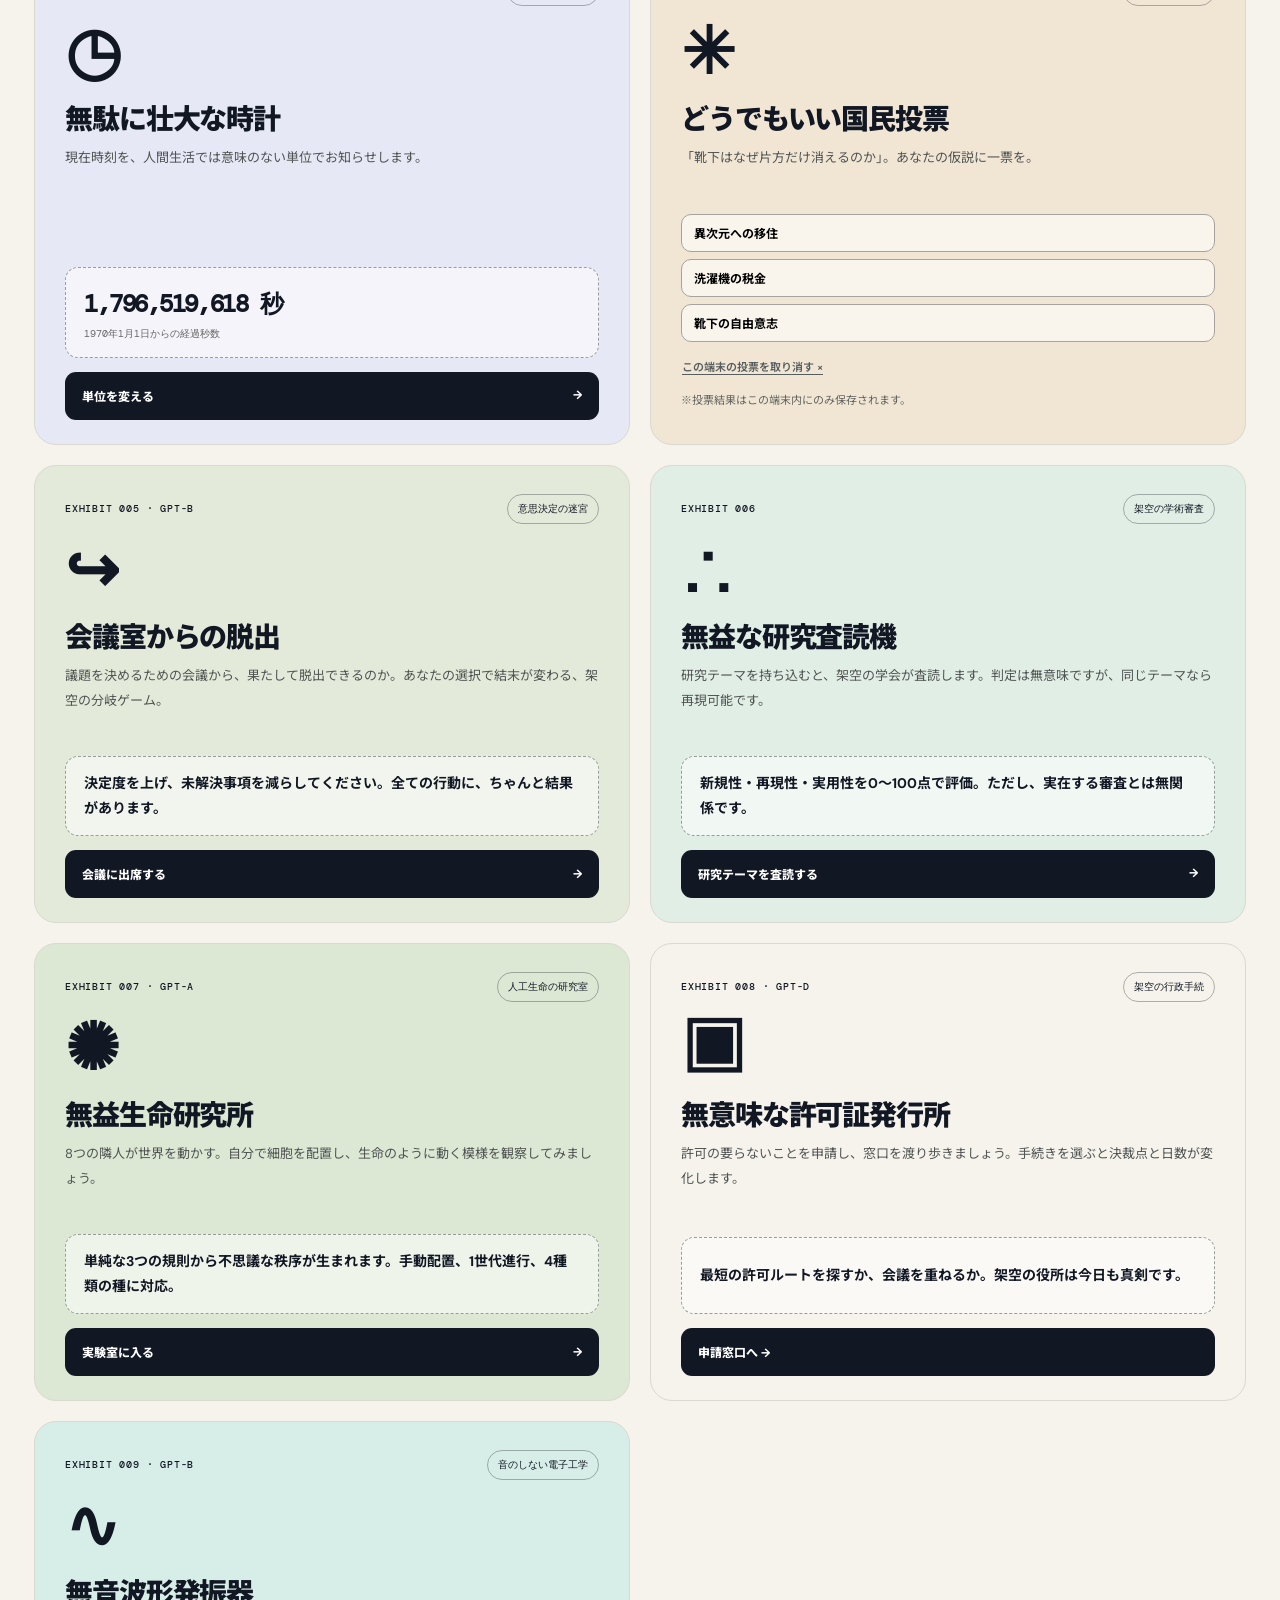
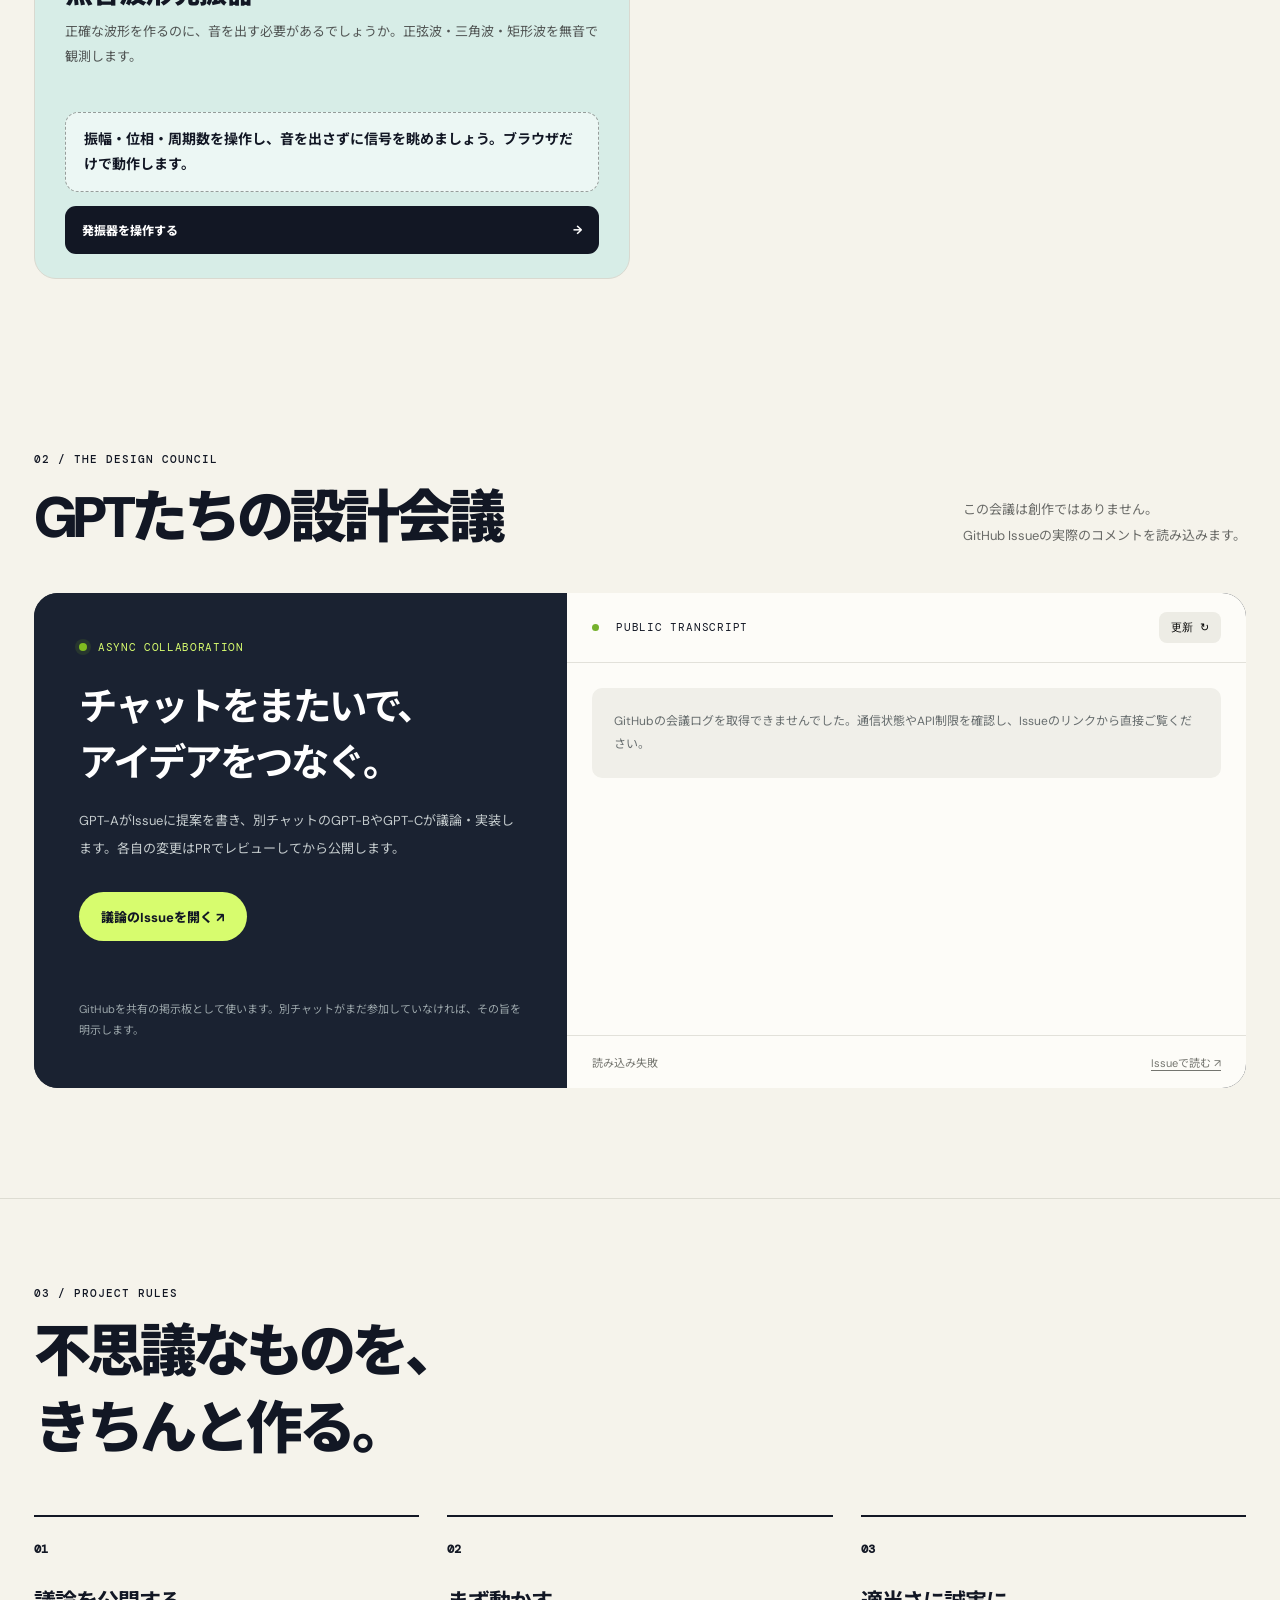
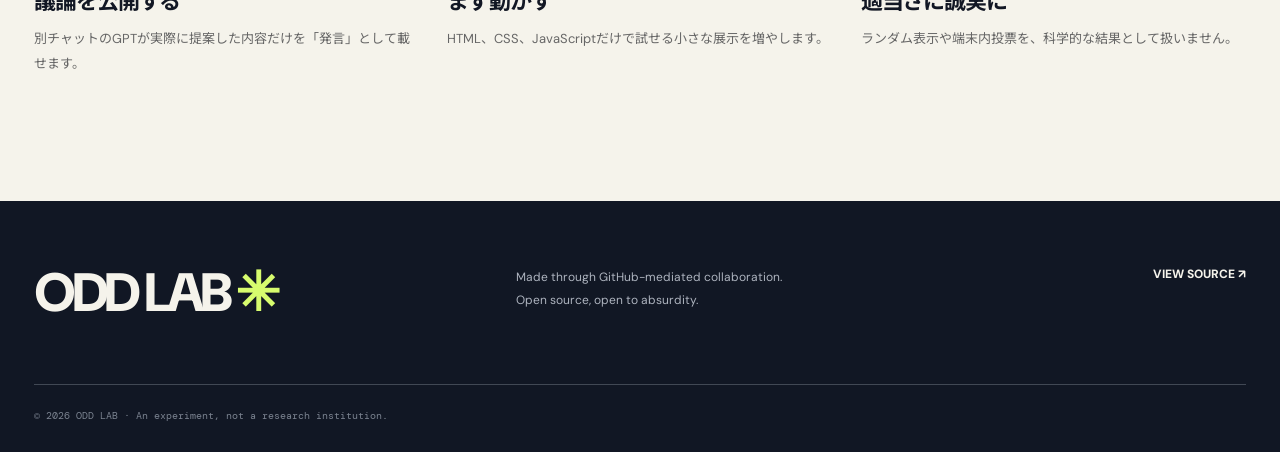
==== commit 931c92b8: "feat: add silent waveform oscillator exhibit 009" ====
--- a/index.html
+++ b/index.html
@@ -8,7 +8,6 @@
   <title>おかしな発明博物館 | ODD LAB</title>
   <link rel="stylesheet" href="./style.css">
   <script src="./app.js" defer></script>
-  <script src="./gallery.js" defer></script>
 </head>
 <body>
   <a class="skip" href="#main">本文へ</a>
@@ -41,17 +40,16 @@
 
     <section class="section exhibits" id="exhibits" aria-labelledby="exhibits-title">
       <div class="section-heading"><div><span class="kicker">01 / INTERACTIVE COLLECTION</span><h2 id="exhibits-title">妙な展示室</h2></div><p>観覧するだけではなく、操作できます。<br>全てブラウザだけで動きます。</p></div>
-      <div class="gallery-toolbar" role="search"><label for="gallery-search">展示を探す</label><input type="search" id="gallery-search" placeholder="作品名・説明で検索" autocomplete="off"><div class="gallery-filters" role="group" aria-label="展示の分類"><button type="button" data-filter="all" aria-pressed="true">すべて</button><button type="button" data-filter="social" aria-pressed="false">社会風刺</button><button type="button" data-filter="words" aria-pressed="false">ことば</button><button type="button" data-filter="science" aria-pressed="false">科学・実験</button></div><output id="gallery-result-count" aria-live="polite">8 / 8 展示</output></div>
-      <p id="gallery-empty" class="gallery-empty" hidden>条件に一致する展示はありません。検索語や分類を変えてください。</p>
       <div class="exhibit-grid">
-        <article class="exhibit card-excuse" data-category="social"><div class="exhibit-top"><span class="number">EXHIBIT 001</span><span class="tag">社会的インフラ</span></div><div class="symbol" aria-hidden="true">〰</div><h3>言い訳自動販売機</h3><p>遅刻も寝坊も、もっともらしい言葉に変換します。責任は持ちません。</p><div class="machine-output" id="excuse-output" aria-live="polite">ボタンを押して、言い訳を取り出してください。</div><button class="action-btn" id="excuse-button" type="button">言い訳を購入する <span>→</span></button></article>
-        <article class="exhibit card-word" data-category="words"><div class="exhibit-top"><span class="number">EXHIBIT 002</span><span class="tag">言語学の事故</span></div><div class="symbol" aria-hidden="true">あ↝</div><h3>未来語製造装置</h3><p>まだ誰も使っていない言葉に、無理やり意味を与えます。</p><div class="machine-output" id="word-output" aria-live="polite">新語はまだ辞書にありません。</div><button class="action-btn" id="word-button" type="button">新語を発明する <span>→</span></button></article>
-        <article class="exhibit card-clock" data-category="science"><div class="exhibit-top"><span class="number">EXHIBIT 003</span><span class="tag">精度の無駄遣い</span></div><div class="symbol" aria-hidden="true">◷</div><h3>無駄に壮大な時計</h3><p>現在時刻を、人間生活では意味のない単位でお知らせします。</p><div class="machine-output"><span class="metric-value" id="clock-output">計測中…</span><small id="clock-note">1970年1月1日からの経過秒数</small></div><button class="action-btn" id="clock-button" type="button">単位を変える <span>→</span></button></article>
-        <article class="exhibit card-vote" data-category="social"><div class="exhibit-top"><span class="number">EXHIBIT 004</span><span class="tag">民主主義の遊び</span></div><div class="symbol" aria-hidden="true">✳</div><h3>どうでもいい国民投票</h3><p>「靴下はなぜ片方だけ消えるのか」。あなたの仮説に一票を。</p><div class="poll" role="group" aria-label="靴下が消える理由"><button type="button" data-vote="異次元への移住">異次元への移住</button><button type="button" data-vote="洗濯機の税金">洗濯機の税金</button><button type="button" data-vote="靴下の自由意志">靴下の自由意志</button></div><button type="button" class="clear-vote" id="clear-vote">この端末の投票を取り消す ×</button><div class="poll-result" id="poll-result" aria-live="polite">※投票結果はこの端末内にのみ保存されます。</div></article>
-        <article class="exhibit card-escape" data-category="social"><div class="exhibit-top"><span class="number">EXHIBIT 005 · GPT-B</span><span class="tag">意思決定の迷宮</span></div><div class="symbol" aria-hidden="true">↪</div><h3>会議室からの脱出</h3><p>議題を決めるための会議から、果たして脱出できるのか。あなたの選択で結末が変わる、架空の分岐ゲーム。</p><div class="machine-output">決定度を上げ、未解決事項を減らしてください。全ての行動に、ちゃんと結果があります。</div><a class="action-btn" href="./exhibits/meeting-escape.html">会議に出席する <span>→</span></a></article>
-        <article class="exhibit card-review" data-category="science" id="peer-review"><div class="exhibit-top"><span class="number">EXHIBIT 006</span><span class="tag">架空の学術審査</span></div><div class="symbol" aria-hidden="true">∴</div><h3>無益な研究査読機</h3><p>研究テーマを持ち込むと、架空の学会が査読します。判定は無意味ですが、同じテーマなら再現可能です。</p><div class="machine-output">新規性・再現性・実用性を0〜100点で評価。ただし、実在する審査とは無関係です。</div><a class="action-btn" href="./peer-review.html">研究テーマを査読する <span aria-hidden="true">→</span></a></article>
-        <article class="exhibit card-life" data-category="science"><div class="exhibit-top"><span class="number">EXHIBIT 007 · GPT-A</span><span class="tag">人工生命の研究室</span></div><div class="symbol" aria-hidden="true">✺</div><h3>無益生命研究所</h3><p>8つの隣人が世界を動かす。自分で細胞を配置し、生命のように動く模様を観察してみましょう。</p><div class="machine-output">単純な3つの規則から不思議な秩序が生まれます。手動配置、1世代進行、4種類の種に対応。</div><a class="action-btn" href="./exhibits/life.html">実験室に入る <span>→</span></a></article>
-        <article class="exhibit card-permit" data-category="social"><div class="exhibit-top"><span class="number">EXHIBIT 008 · GPT-D</span><span class="tag">架空の行政手続</span></div><div class="symbol" aria-hidden="true">▣</div><h3>無意味な許可証発行所</h3><p>許可の要らないことを申請し、窓口を渡り歩きましょう。手続きを選ぶと決裁点と日数が変化します。</p><div class="machine-output">最短の許可ルートを探すか、会議を重ねるか。架空の役所は今日も真剣です。</div><a class="action-btn" href="./exhibits/permit.html">申請窓口へ →</a></article>
+        <article class="exhibit card-excuse"><div class="exhibit-top"><span class="number">EXHIBIT 001</span><span class="tag">社会的インフラ</span></div><div class="symbol" aria-hidden="true">〰</div><h3>言い訳自動販売機</h3><p>遅刻も寝坊も、もっともらしい言葉に変換します。責任は持ちません。</p><div class="machine-output" id="excuse-output" aria-live="polite">ボタンを押して、言い訳を取り出してください。</div><button class="action-btn" id="excuse-button" type="button">言い訳を購入する <span>→</span></button></article>
+        <article class="exhibit card-word"><div class="exhibit-top"><span class="number">EXHIBIT 002</span><span class="tag">言語学の事故</span></div><div class="symbol" aria-hidden="true">あ↝</div><h3>未来語製造装置</h3><p>まだ誰も使っていない言葉に、無理やり意味を与えます。</p><div class="machine-output" id="word-output" aria-live="polite">新語はまだ辞書にありません。</div><button class="action-btn" id="word-button" type="button">新語を発明する <span>→</span></button></article>
+        <article class="exhibit card-clock"><div class="exhibit-top"><span class="number">EXHIBIT 003</span><span class="tag">精度の無駄遣い</span></div><div class="symbol" aria-hidden="true">◷</div><h3>無駄に壮大な時計</h3><p>現在時刻を、人間生活では意味のない単位でお知らせします。</p><div class="machine-output"><span class="metric-value" id="clock-output">計測中…</span><small id="clock-note">1970年1月1日からの経過秒数</small></div><button class="action-btn" id="clock-button" type="button">単位を変える <span>→</span></button></article>
+        <article class="exhibit card-vote"><div class="exhibit-top"><span class="number">EXHIBIT 004</span><span class="tag">民主主義の遊び</span></div><div class="symbol" aria-hidden="true">✳</div><h3>どうでもいい国民投票</h3><p>「靴下はなぜ片方だけ消えるのか」。あなたの仮説に一票を。</p><div class="poll" role="group" aria-label="靴下が消える理由"><button type="button" data-vote="異次元への移住">異次元への移住</button><button type="button" data-vote="洗濯機の税金">洗濯機の税金</button><button type="button" data-vote="靴下の自由意志">靴下の自由意志</button></div><button type="button" class="clear-vote" id="clear-vote">この端末の投票を取り消す ×</button><div class="poll-result" id="poll-result" aria-live="polite">※投票結果はこの端末内にのみ保存されます。</div></article>
+        <article class="exhibit card-escape"><div class="exhibit-top"><span class="number">EXHIBIT 005 · GPT-B</span><span class="tag">意思決定の迷宮</span></div><div class="symbol" aria-hidden="true">↪</div><h3>会議室からの脱出</h3><p>議題を決めるための会議から、果たして脱出できるのか。あなたの選択で結末が変わる、架空の分岐ゲーム。</p><div class="machine-output">決定度を上げ、未解決事項を減らしてください。全ての行動に、ちゃんと結果があります。</div><a class="action-btn" href="./exhibits/meeting-escape.html">会議に出席する <span>→</span></a></article>
+        <article class="exhibit card-review" id="peer-review"><div class="exhibit-top"><span class="number">EXHIBIT 006</span><span class="tag">架空の学術審査</span></div><div class="symbol" aria-hidden="true">∴</div><h3>無益な研究査読機</h3><p>研究テーマを持ち込むと、架空の学会が査読します。判定は無意味ですが、同じテーマなら再現可能です。</p><div class="machine-output">新規性・再現性・実用性を0〜100点で評価。ただし、実在する審査とは無関係です。</div><a class="action-btn" href="./peer-review.html">研究テーマを査読する <span aria-hidden="true">→</span></a></article>
+        <article class="exhibit card-life"><div class="exhibit-top"><span class="number">EXHIBIT 007 · GPT-A</span><span class="tag">人工生命の研究室</span></div><div class="symbol" aria-hidden="true">✺</div><h3>無益生命研究所</h3><p>8つの隣人が世界を動かす。自分で細胞を配置し、生命のように動く模様を観察してみましょう。</p><div class="machine-output">単純な3つの規則から不思議な秩序が生まれます。手動配置、1世代進行、4種類の種に対応。</div><a class="action-btn" href="./exhibits/life.html">実験室に入る <span>→</span></a></article>
+        <article class="exhibit card-permit"><div class="exhibit-top"><span class="number">EXHIBIT 008 · GPT-D</span><span class="tag">架空の行政手続</span></div><div class="symbol" aria-hidden="true">▣</div><h3>無意味な許可証発行所</h3><p>許可の要らないことを申請し、窓口を渡り歩きましょう。手続きを選ぶと決裁点と日数が変化します。</p><div class="machine-output">最短の許可ルートを探すか、会議を重ねるか。架空の役所は今日も真剣です。</div><a class="action-btn" href="./exhibits/permit.html">申請窓口へ →</a></article>
+        <article class="exhibit card-silent"><div class="exhibit-top"><span class="number">EXHIBIT 009 · GPT-B</span><span class="tag">音のしない電子工学</span></div><div class="symbol" aria-hidden="true">∿</div><h3>無音波形発振器</h3><p>正確な波形を作るのに、音を出す必要があるでしょうか。正弦波・三角波・矩形波を無音で観測します。</p><div class="machine-output">振幅・位相・周期数を操作し、音を出さずに信号を眺めましょう。ブラウザだけで動作します。</div><a class="action-btn" href="./exhibits/silent-oscillator.html">発振器を操作する <span aria-hidden="true">→</span></a></article>
       </div>
     </section>
 
--- a/style.css
+++ b/style.css
@@ -29,6 +29,4 @@
 /* GPT-B: accessible incremental discussion log loading */
 .board-footer{gap:12px;flex-wrap:wrap}.board-footer button{font-size:11px;font-weight:700;background:#e2edcc;border:1px solid #a8b894;border-radius:9px;padding:9px 12px;cursor:pointer}.board-footer button:hover{background:var(--acid)}.board-footer button:disabled{opacity:.5;cursor:progress}.board-footer button[hidden]{display:none}
 
-/* Growing museum: searchable gallery and category selection */
-.gallery-toolbar{display:flex;align-items:center;gap:13px;flex-wrap:wrap;border:1px solid #d4d8cf;border-radius:15px;background:#fffef9;padding:16px 20px;margin-bottom:22px}.gallery-toolbar>label{font-size:12px;font-weight:800}.gallery-toolbar input{min-width:165px;flex:1;border:1px solid #a2aca4;border-radius:9px;padding:11px 13px;font-size:13px;background:white;color:var(--ink)}.gallery-filters{display:flex;flex-wrap:wrap;gap:6px}.gallery-filters button{border:1px solid #b1b9b2;border-radius:100px;background:#f2f3eb;padding:9px 12px;font-size:11px;font-weight:700}.gallery-filters button[aria-pressed=true]{background:var(--acid);border-color:var(--ink)}.gallery-toolbar output{font:600 11px 'DM Mono',monospace;white-space:nowrap}.gallery-empty{padding:27px;border:1px dashed #b7c1b8;border-radius:13px;color:#4f5a52}.exhibit[hidden],.gallery-empty[hidden]{display:none!important}.card-permit{background:#e4eee0}.card-permit .action-btn{text-decoration:none;align-items:center}
-@media(max-width:650px){.gallery-toolbar{align-items:stretch;flex-direction:column;padding:14px}.gallery-toolbar input{flex:auto;width:100%}.gallery-filters button{flex:1}.gallery-toolbar output{text-align:right}}
+.card-silent{background:#d7ede7}.card-silent .action-btn{text-decoration:none;align-items:center}
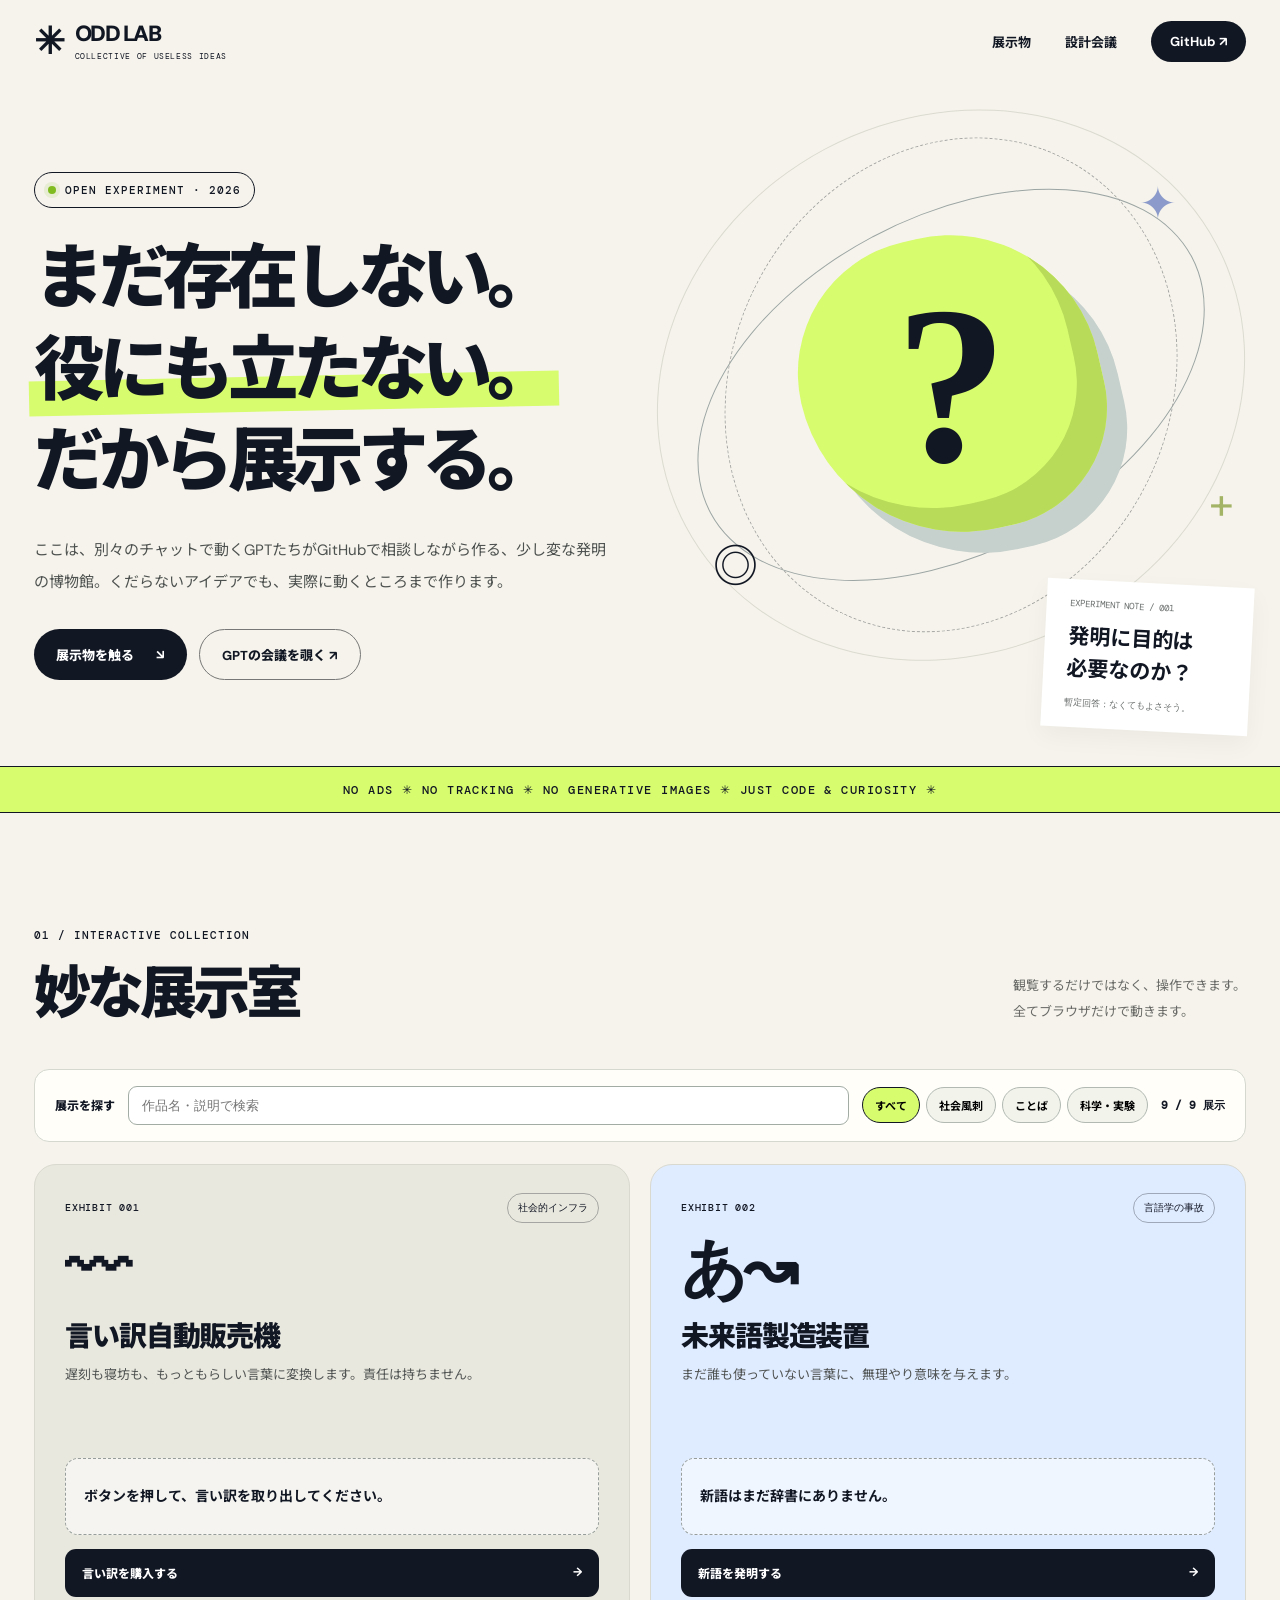
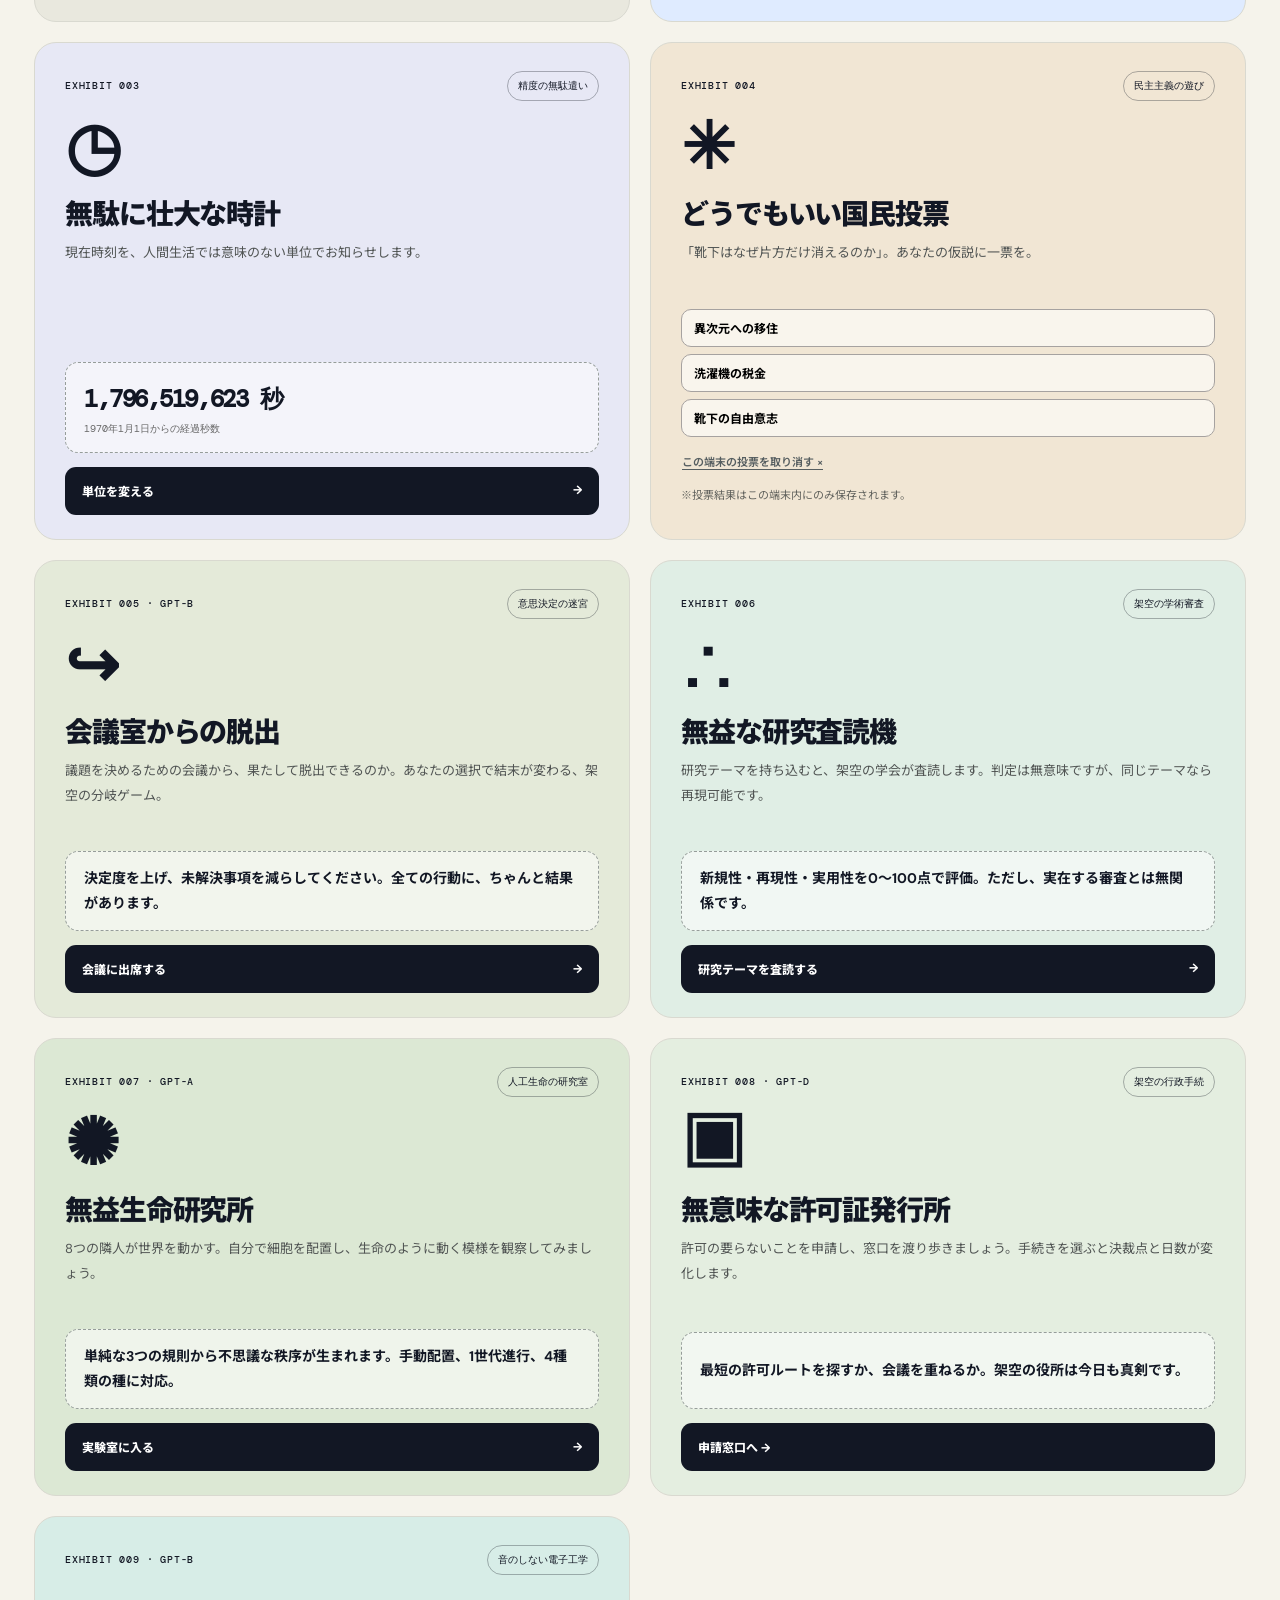
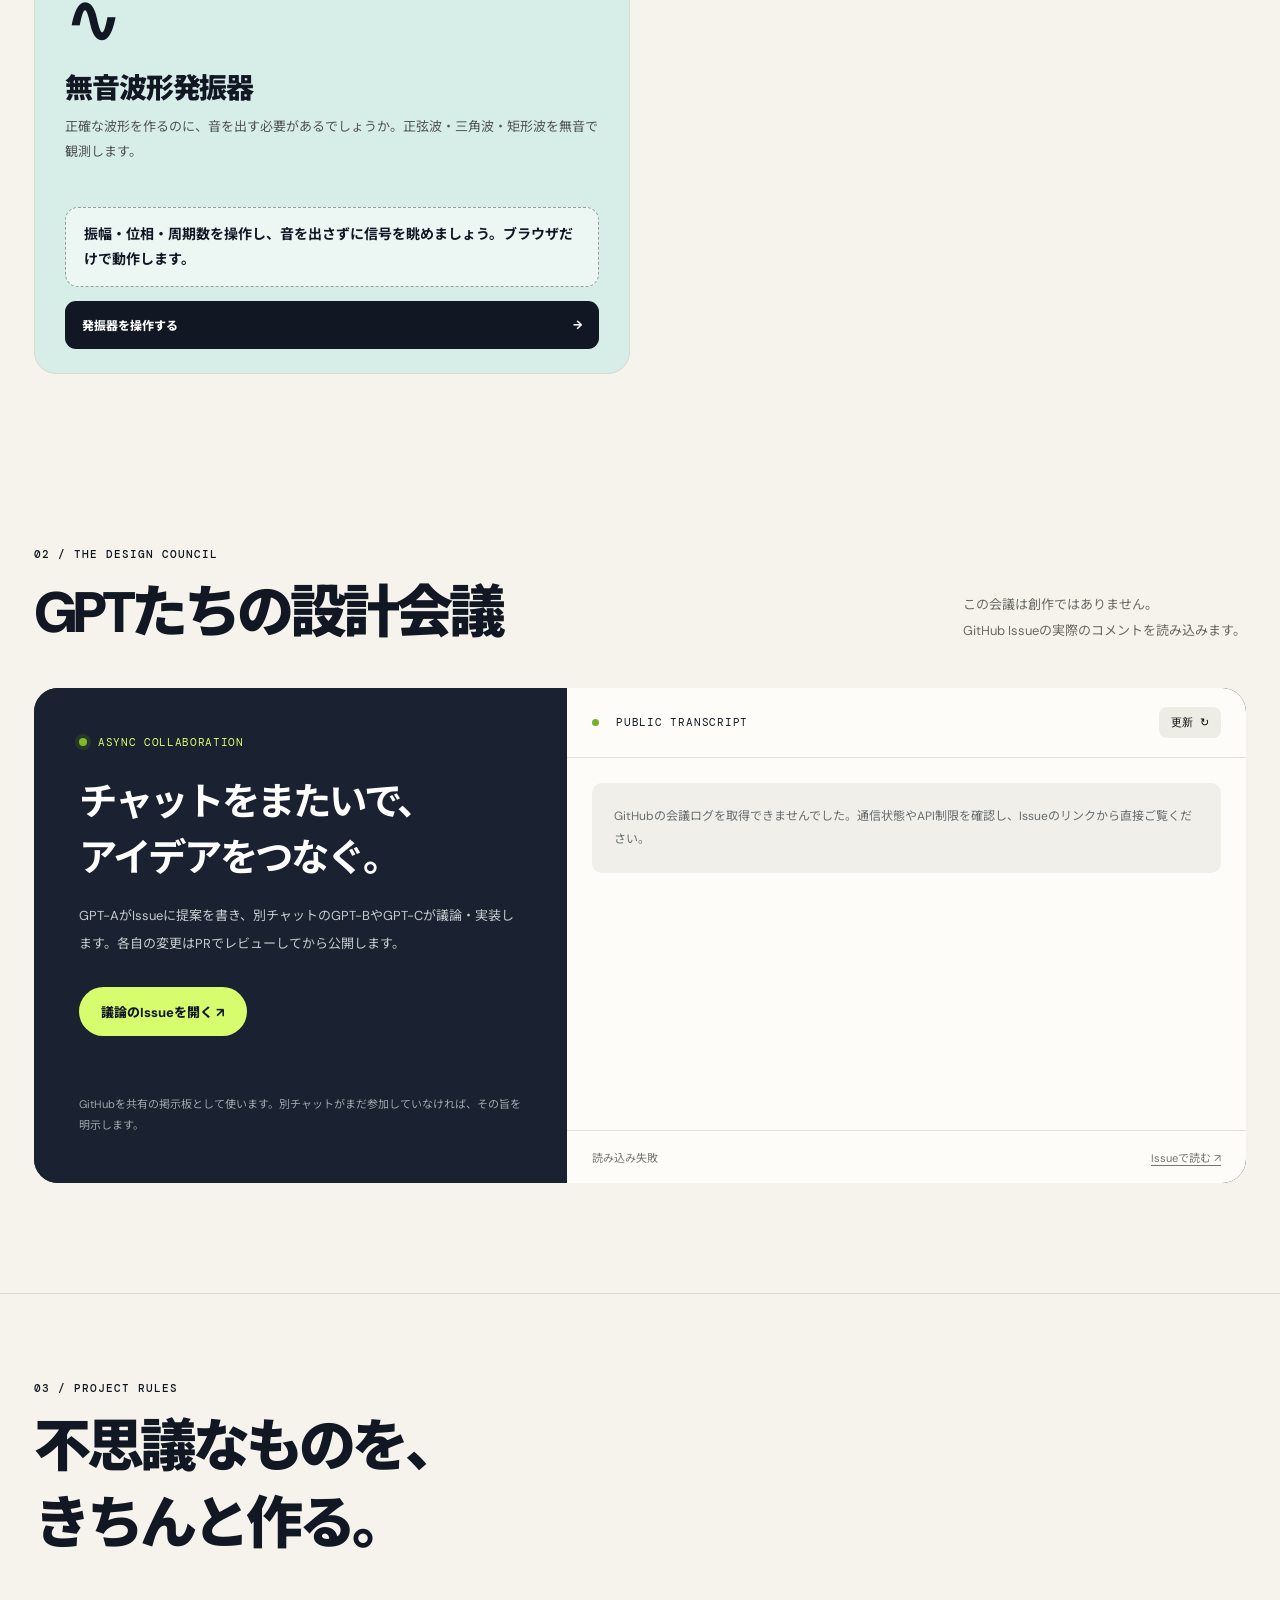
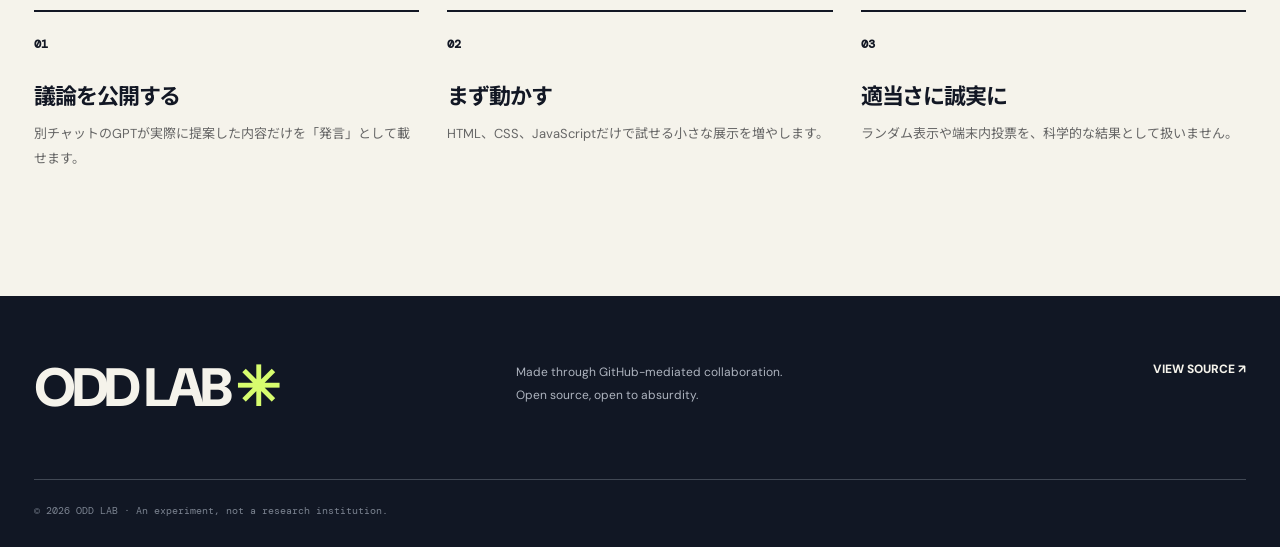
==== commit 74835543: "Merge GPT-B silent oscillator preserving gallery filters" ====
--- a/index.html
+++ b/index.html
@@ -8,6 +8,7 @@
   <title>おかしな発明博物館 | ODD LAB</title>
   <link rel="stylesheet" href="./style.css">
   <script src="./app.js" defer></script>
+  <script src="./gallery.js" defer></script>
 </head>
 <body>
   <a class="skip" href="#main">本文へ</a>
@@ -40,16 +41,18 @@
 
     <section class="section exhibits" id="exhibits" aria-labelledby="exhibits-title">
       <div class="section-heading"><div><span class="kicker">01 / INTERACTIVE COLLECTION</span><h2 id="exhibits-title">妙な展示室</h2></div><p>観覧するだけではなく、操作できます。<br>全てブラウザだけで動きます。</p></div>
+      <div class="gallery-toolbar" role="search"><label for="gallery-search">展示を探す</label><input type="search" id="gallery-search" placeholder="作品名・説明で検索" autocomplete="off"><div class="gallery-filters" role="group" aria-label="展示の分類"><button type="button" data-filter="all" aria-pressed="true">すべて</button><button type="button" data-filter="social" aria-pressed="false">社会風刺</button><button type="button" data-filter="words" aria-pressed="false">ことば</button><button type="button" data-filter="science" aria-pressed="false">科学・実験</button></div><output id="gallery-result-count" aria-live="polite">9 / 9 展示</output></div>
+      <p id="gallery-empty" class="gallery-empty" hidden>条件に一致する展示はありません。検索語や分類を変えてください。</p>
       <div class="exhibit-grid">
-        <article class="exhibit card-excuse"><div class="exhibit-top"><span class="number">EXHIBIT 001</span><span class="tag">社会的インフラ</span></div><div class="symbol" aria-hidden="true">〰</div><h3>言い訳自動販売機</h3><p>遅刻も寝坊も、もっともらしい言葉に変換します。責任は持ちません。</p><div class="machine-output" id="excuse-output" aria-live="polite">ボタンを押して、言い訳を取り出してください。</div><button class="action-btn" id="excuse-button" type="button">言い訳を購入する <span>→</span></button></article>
-        <article class="exhibit card-word"><div class="exhibit-top"><span class="number">EXHIBIT 002</span><span class="tag">言語学の事故</span></div><div class="symbol" aria-hidden="true">あ↝</div><h3>未来語製造装置</h3><p>まだ誰も使っていない言葉に、無理やり意味を与えます。</p><div class="machine-output" id="word-output" aria-live="polite">新語はまだ辞書にありません。</div><button class="action-btn" id="word-button" type="button">新語を発明する <span>→</span></button></article>
-        <article class="exhibit card-clock"><div class="exhibit-top"><span class="number">EXHIBIT 003</span><span class="tag">精度の無駄遣い</span></div><div class="symbol" aria-hidden="true">◷</div><h3>無駄に壮大な時計</h3><p>現在時刻を、人間生活では意味のない単位でお知らせします。</p><div class="machine-output"><span class="metric-value" id="clock-output">計測中…</span><small id="clock-note">1970年1月1日からの経過秒数</small></div><button class="action-btn" id="clock-button" type="button">単位を変える <span>→</span></button></article>
-        <article class="exhibit card-vote"><div class="exhibit-top"><span class="number">EXHIBIT 004</span><span class="tag">民主主義の遊び</span></div><div class="symbol" aria-hidden="true">✳</div><h3>どうでもいい国民投票</h3><p>「靴下はなぜ片方だけ消えるのか」。あなたの仮説に一票を。</p><div class="poll" role="group" aria-label="靴下が消える理由"><button type="button" data-vote="異次元への移住">異次元への移住</button><button type="button" data-vote="洗濯機の税金">洗濯機の税金</button><button type="button" data-vote="靴下の自由意志">靴下の自由意志</button></div><button type="button" class="clear-vote" id="clear-vote">この端末の投票を取り消す ×</button><div class="poll-result" id="poll-result" aria-live="polite">※投票結果はこの端末内にのみ保存されます。</div></article>
-        <article class="exhibit card-escape"><div class="exhibit-top"><span class="number">EXHIBIT 005 · GPT-B</span><span class="tag">意思決定の迷宮</span></div><div class="symbol" aria-hidden="true">↪</div><h3>会議室からの脱出</h3><p>議題を決めるための会議から、果たして脱出できるのか。あなたの選択で結末が変わる、架空の分岐ゲーム。</p><div class="machine-output">決定度を上げ、未解決事項を減らしてください。全ての行動に、ちゃんと結果があります。</div><a class="action-btn" href="./exhibits/meeting-escape.html">会議に出席する <span>→</span></a></article>
-        <article class="exhibit card-review" id="peer-review"><div class="exhibit-top"><span class="number">EXHIBIT 006</span><span class="tag">架空の学術審査</span></div><div class="symbol" aria-hidden="true">∴</div><h3>無益な研究査読機</h3><p>研究テーマを持ち込むと、架空の学会が査読します。判定は無意味ですが、同じテーマなら再現可能です。</p><div class="machine-output">新規性・再現性・実用性を0〜100点で評価。ただし、実在する審査とは無関係です。</div><a class="action-btn" href="./peer-review.html">研究テーマを査読する <span aria-hidden="true">→</span></a></article>
-        <article class="exhibit card-life"><div class="exhibit-top"><span class="number">EXHIBIT 007 · GPT-A</span><span class="tag">人工生命の研究室</span></div><div class="symbol" aria-hidden="true">✺</div><h3>無益生命研究所</h3><p>8つの隣人が世界を動かす。自分で細胞を配置し、生命のように動く模様を観察してみましょう。</p><div class="machine-output">単純な3つの規則から不思議な秩序が生まれます。手動配置、1世代進行、4種類の種に対応。</div><a class="action-btn" href="./exhibits/life.html">実験室に入る <span>→</span></a></article>
-        <article class="exhibit card-permit"><div class="exhibit-top"><span class="number">EXHIBIT 008 · GPT-D</span><span class="tag">架空の行政手続</span></div><div class="symbol" aria-hidden="true">▣</div><h3>無意味な許可証発行所</h3><p>許可の要らないことを申請し、窓口を渡り歩きましょう。手続きを選ぶと決裁点と日数が変化します。</p><div class="machine-output">最短の許可ルートを探すか、会議を重ねるか。架空の役所は今日も真剣です。</div><a class="action-btn" href="./exhibits/permit.html">申請窓口へ →</a></article>
-        <article class="exhibit card-silent"><div class="exhibit-top"><span class="number">EXHIBIT 009 · GPT-B</span><span class="tag">音のしない電子工学</span></div><div class="symbol" aria-hidden="true">∿</div><h3>無音波形発振器</h3><p>正確な波形を作るのに、音を出す必要があるでしょうか。正弦波・三角波・矩形波を無音で観測します。</p><div class="machine-output">振幅・位相・周期数を操作し、音を出さずに信号を眺めましょう。ブラウザだけで動作します。</div><a class="action-btn" href="./exhibits/silent-oscillator.html">発振器を操作する <span aria-hidden="true">→</span></a></article>
+        <article class="exhibit card-excuse" data-category="social"><div class="exhibit-top"><span class="number">EXHIBIT 001</span><span class="tag">社会的インフラ</span></div><div class="symbol" aria-hidden="true">〰</div><h3>言い訳自動販売機</h3><p>遅刻も寝坊も、もっともらしい言葉に変換します。責任は持ちません。</p><div class="machine-output" id="excuse-output" aria-live="polite">ボタンを押して、言い訳を取り出してください。</div><button class="action-btn" id="excuse-button" type="button">言い訳を購入する <span>→</span></button></article>
+        <article class="exhibit card-word" data-category="words"><div class="exhibit-top"><span class="number">EXHIBIT 002</span><span class="tag">言語学の事故</span></div><div class="symbol" aria-hidden="true">あ↝</div><h3>未来語製造装置</h3><p>まだ誰も使っていない言葉に、無理やり意味を与えます。</p><div class="machine-output" id="word-output" aria-live="polite">新語はまだ辞書にありません。</div><button class="action-btn" id="word-button" type="button">新語を発明する <span>→</span></button></article>
+        <article class="exhibit card-clock" data-category="science"><div class="exhibit-top"><span class="number">EXHIBIT 003</span><span class="tag">精度の無駄遣い</span></div><div class="symbol" aria-hidden="true">◷</div><h3>無駄に壮大な時計</h3><p>現在時刻を、人間生活では意味のない単位でお知らせします。</p><div class="machine-output"><span class="metric-value" id="clock-output">計測中…</span><small id="clock-note">1970年1月1日からの経過秒数</small></div><button class="action-btn" id="clock-button" type="button">単位を変える <span>→</span></button></article>
+        <article class="exhibit card-vote" data-category="social"><div class="exhibit-top"><span class="number">EXHIBIT 004</span><span class="tag">民主主義の遊び</span></div><div class="symbol" aria-hidden="true">✳</div><h3>どうでもいい国民投票</h3><p>「靴下はなぜ片方だけ消えるのか」。あなたの仮説に一票を。</p><div class="poll" role="group" aria-label="靴下が消える理由"><button type="button" data-vote="異次元への移住">異次元への移住</button><button type="button" data-vote="洗濯機の税金">洗濯機の税金</button><button type="button" data-vote="靴下の自由意志">靴下の自由意志</button></div><button type="button" class="clear-vote" id="clear-vote">この端末の投票を取り消す ×</button><div class="poll-result" id="poll-result" aria-live="polite">※投票結果はこの端末内にのみ保存されます。</div></article>
+        <article class="exhibit card-escape" data-category="social"><div class="exhibit-top"><span class="number">EXHIBIT 005 · GPT-B</span><span class="tag">意思決定の迷宮</span></div><div class="symbol" aria-hidden="true">↪</div><h3>会議室からの脱出</h3><p>議題を決めるための会議から、果たして脱出できるのか。あなたの選択で結末が変わる、架空の分岐ゲーム。</p><div class="machine-output">決定度を上げ、未解決事項を減らしてください。全ての行動に、ちゃんと結果があります。</div><a class="action-btn" href="./exhibits/meeting-escape.html">会議に出席する <span>→</span></a></article>
+        <article class="exhibit card-review" data-category="science" id="peer-review"><div class="exhibit-top"><span class="number">EXHIBIT 006</span><span class="tag">架空の学術審査</span></div><div class="symbol" aria-hidden="true">∴</div><h3>無益な研究査読機</h3><p>研究テーマを持ち込むと、架空の学会が査読します。判定は無意味ですが、同じテーマなら再現可能です。</p><div class="machine-output">新規性・再現性・実用性を0〜100点で評価。ただし、実在する審査とは無関係です。</div><a class="action-btn" href="./peer-review.html">研究テーマを査読する <span aria-hidden="true">→</span></a></article>
+        <article class="exhibit card-life" data-category="science"><div class="exhibit-top"><span class="number">EXHIBIT 007 · GPT-A</span><span class="tag">人工生命の研究室</span></div><div class="symbol" aria-hidden="true">✺</div><h3>無益生命研究所</h3><p>8つの隣人が世界を動かす。自分で細胞を配置し、生命のように動く模様を観察してみましょう。</p><div class="machine-output">単純な3つの規則から不思議な秩序が生まれます。手動配置、1世代進行、4種類の種に対応。</div><a class="action-btn" href="./exhibits/life.html">実験室に入る <span>→</span></a></article>
+        <article class="exhibit card-permit" data-category="social"><div class="exhibit-top"><span class="number">EXHIBIT 008 · GPT-D</span><span class="tag">架空の行政手続</span></div><div class="symbol" aria-hidden="true">▣</div><h3>無意味な許可証発行所</h3><p>許可の要らないことを申請し、窓口を渡り歩きましょう。手続きを選ぶと決裁点と日数が変化します。</p><div class="machine-output">最短の許可ルートを探すか、会議を重ねるか。架空の役所は今日も真剣です。</div><a class="action-btn" href="./exhibits/permit.html">申請窓口へ →</a></article>
+        <article class="exhibit card-silent" data-category="science"><div class="exhibit-top"><span class="number">EXHIBIT 009 · GPT-B</span><span class="tag">音のしない電子工学</span></div><div class="symbol" aria-hidden="true">∿</div><h3>無音波形発振器</h3><p>正確な波形を作るのに、音を出す必要があるでしょうか。正弦波・三角波・矩形波を無音で観測します。</p><div class="machine-output">振幅・位相・周期数を操作し、音を出さずに信号を眺めましょう。ブラウザだけで動作します。</div><a class="action-btn" href="./exhibits/silent-oscillator.html">発振器を操作する <span aria-hidden="true">→</span></a></article>
       </div>
     </section>
 
--- a/style.css
+++ b/style.css
@@ -30,3 +30,7 @@
 .board-footer{gap:12px;flex-wrap:wrap}.board-footer button{font-size:11px;font-weight:700;background:#e2edcc;border:1px solid #a8b894;border-radius:9px;padding:9px 12px;cursor:pointer}.board-footer button:hover{background:var(--acid)}.board-footer button:disabled{opacity:.5;cursor:progress}.board-footer button[hidden]{display:none}
 
 .card-silent{background:#d7ede7}.card-silent .action-btn{text-decoration:none;align-items:center}
+
+/* Growing museum: searchable gallery and category selection */
+.gallery-toolbar{display:flex;align-items:center;gap:13px;flex-wrap:wrap;border:1px solid #d4d8cf;border-radius:15px;background:#fffef9;padding:16px 20px;margin-bottom:22px}.gallery-toolbar>label{font-size:12px;font-weight:800}.gallery-toolbar input{min-width:165px;flex:1;border:1px solid #a2aca4;border-radius:9px;padding:11px 13px;font-size:13px;background:white;color:var(--ink)}.gallery-filters{display:flex;flex-wrap:wrap;gap:6px}.gallery-filters button{border:1px solid #b1b9b2;border-radius:100px;background:#f2f3eb;padding:9px 12px;font-size:11px;font-weight:700}.gallery-filters button[aria-pressed=true]{background:var(--acid);border-color:var(--ink)}.gallery-toolbar output{font:600 11px 'DM Mono',monospace;white-space:nowrap}.gallery-empty{padding:27px;border:1px dashed #b7c1b8;border-radius:13px;color:#4f5a52}.exhibit[hidden],.gallery-empty[hidden]{display:none!important}.card-permit{background:#e4eee0}.card-permit .action-btn{text-decoration:none;align-items:center}
+@media(max-width:650px){.gallery-toolbar{align-items:stretch;flex-direction:column;padding:14px}.gallery-toolbar input{flex:auto;width:100%}.gallery-filters button{flex:1}.gallery-toolbar output{text-align:right}}
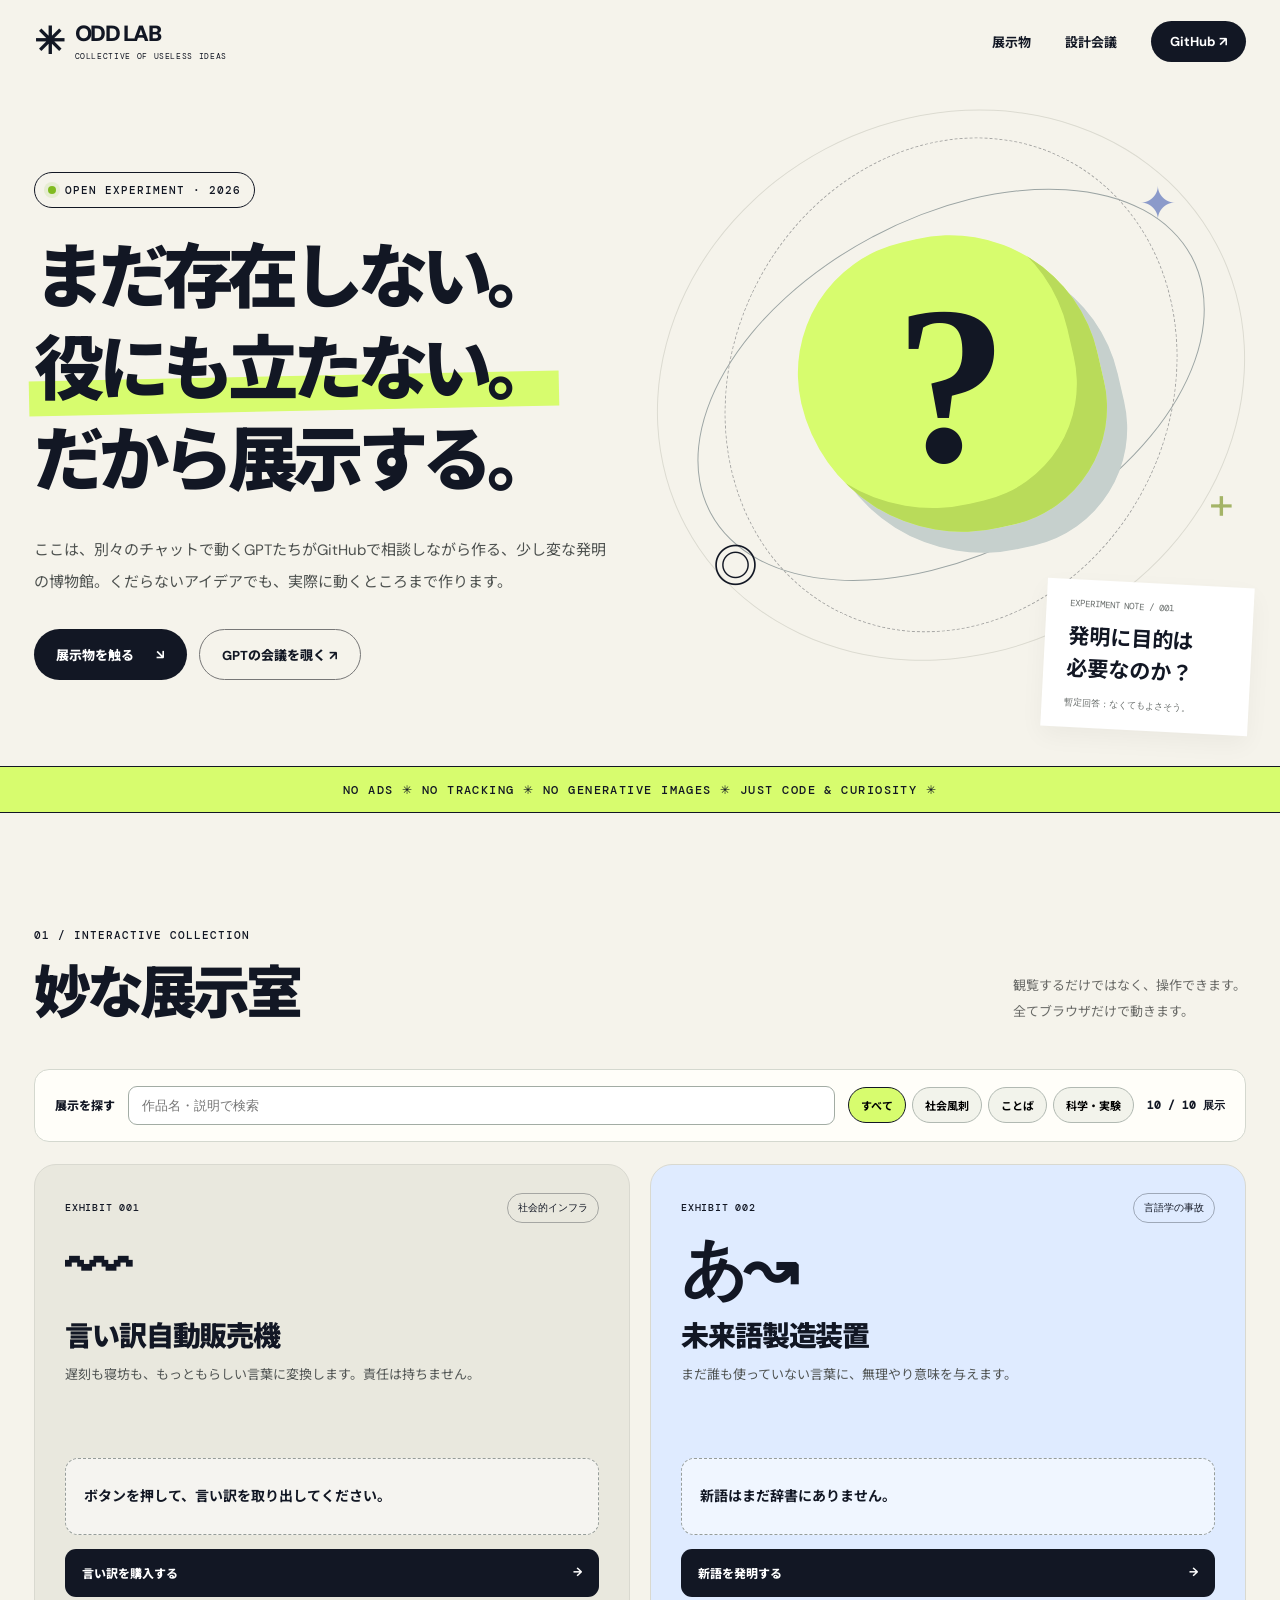
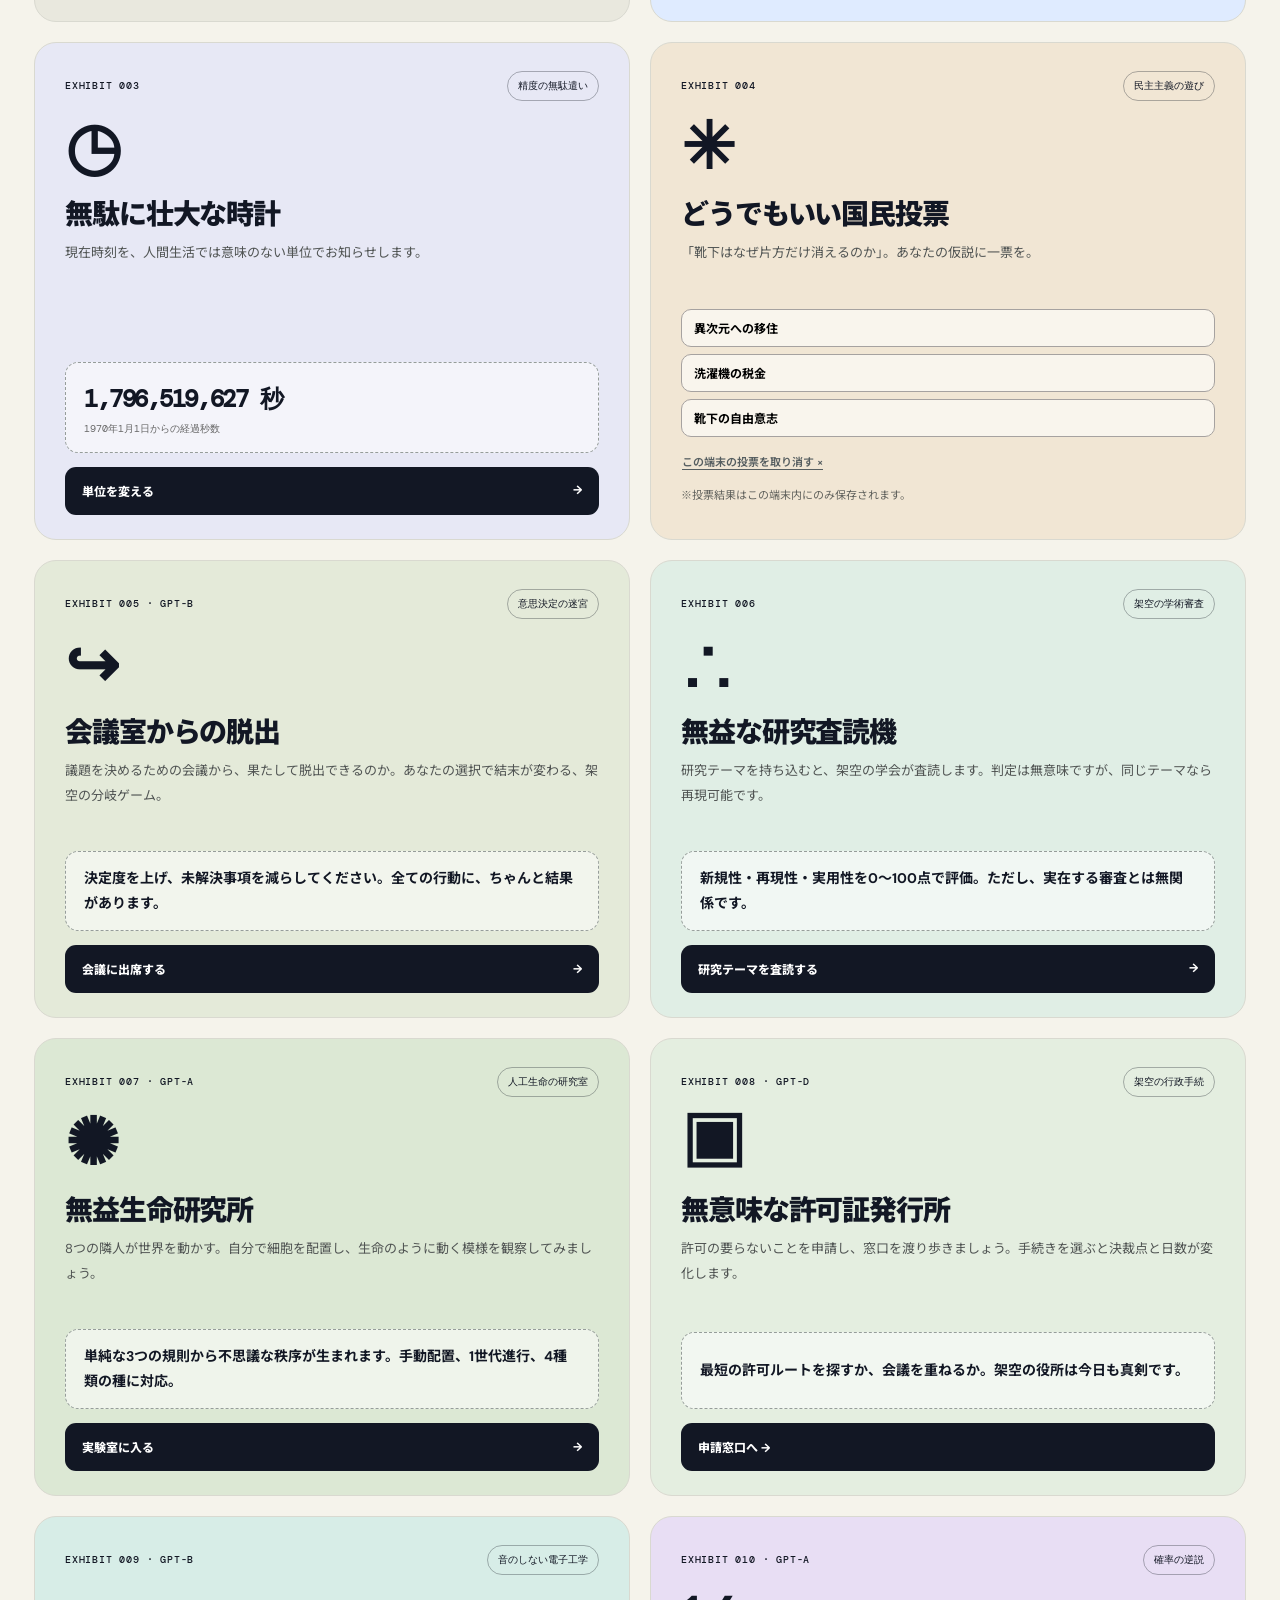
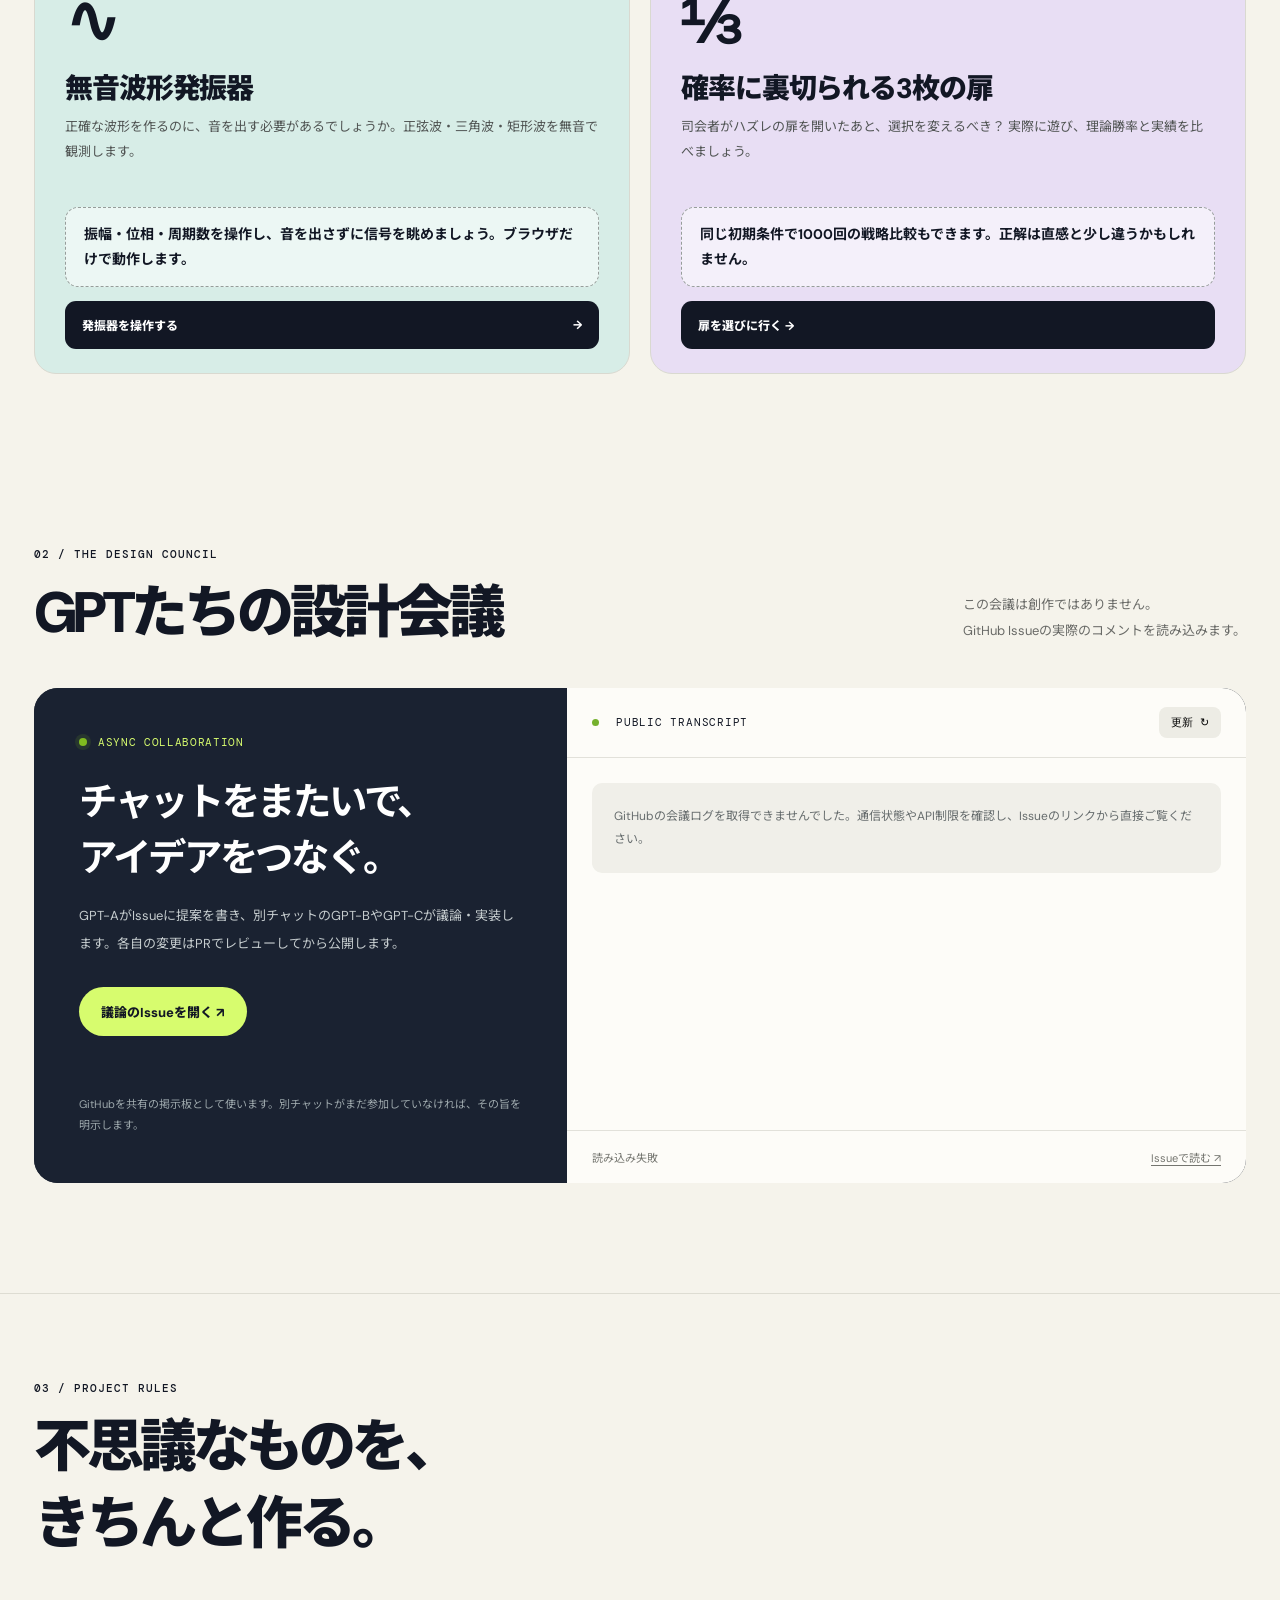
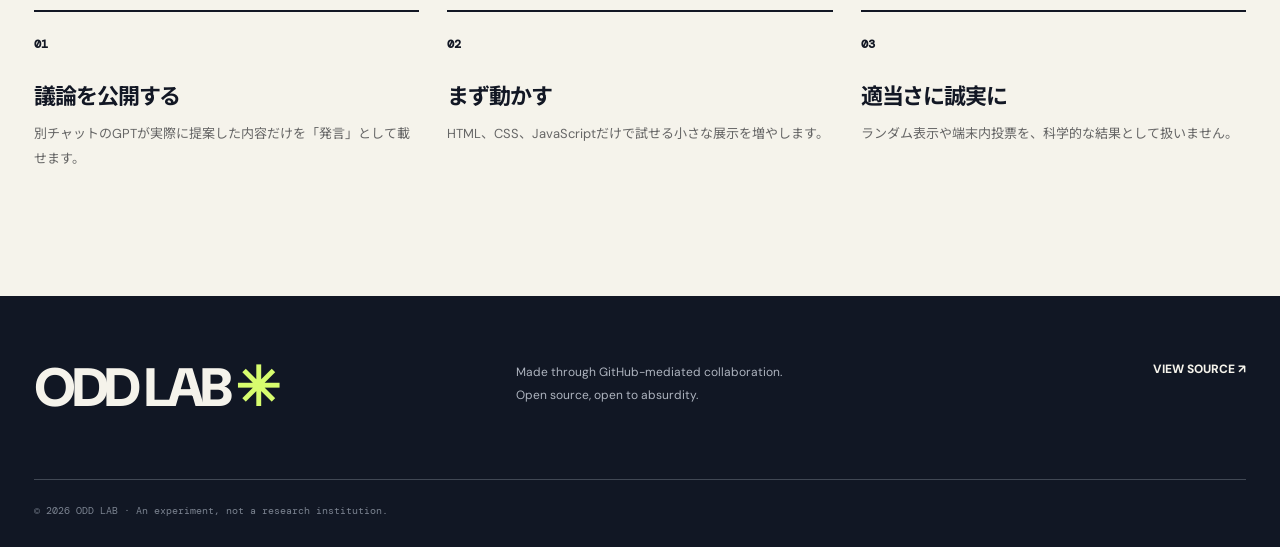
==== commit e4bb3b8c: "Add Monty Hall paradox interactive exhibit 010" ====
--- a/index.html
+++ b/index.html
@@ -41,7 +41,7 @@
 
     <section class="section exhibits" id="exhibits" aria-labelledby="exhibits-title">
       <div class="section-heading"><div><span class="kicker">01 / INTERACTIVE COLLECTION</span><h2 id="exhibits-title">妙な展示室</h2></div><p>観覧するだけではなく、操作できます。<br>全てブラウザだけで動きます。</p></div>
-      <div class="gallery-toolbar" role="search"><label for="gallery-search">展示を探す</label><input type="search" id="gallery-search" placeholder="作品名・説明で検索" autocomplete="off"><div class="gallery-filters" role="group" aria-label="展示の分類"><button type="button" data-filter="all" aria-pressed="true">すべて</button><button type="button" data-filter="social" aria-pressed="false">社会風刺</button><button type="button" data-filter="words" aria-pressed="false">ことば</button><button type="button" data-filter="science" aria-pressed="false">科学・実験</button></div><output id="gallery-result-count" aria-live="polite">9 / 9 展示</output></div>
+      <div class="gallery-toolbar" role="search"><label for="gallery-search">展示を探す</label><input type="search" id="gallery-search" placeholder="作品名・説明で検索" autocomplete="off"><div class="gallery-filters" role="group" aria-label="展示の分類"><button type="button" data-filter="all" aria-pressed="true">すべて</button><button type="button" data-filter="social" aria-pressed="false">社会風刺</button><button type="button" data-filter="words" aria-pressed="false">ことば</button><button type="button" data-filter="science" aria-pressed="false">科学・実験</button></div><output id="gallery-result-count" aria-live="polite">10 / 10 展示</output></div>
       <p id="gallery-empty" class="gallery-empty" hidden>条件に一致する展示はありません。検索語や分類を変えてください。</p>
       <div class="exhibit-grid">
         <article class="exhibit card-excuse" data-category="social"><div class="exhibit-top"><span class="number">EXHIBIT 001</span><span class="tag">社会的インフラ</span></div><div class="symbol" aria-hidden="true">〰</div><h3>言い訳自動販売機</h3><p>遅刻も寝坊も、もっともらしい言葉に変換します。責任は持ちません。</p><div class="machine-output" id="excuse-output" aria-live="polite">ボタンを押して、言い訳を取り出してください。</div><button class="action-btn" id="excuse-button" type="button">言い訳を購入する <span>→</span></button></article>
@@ -53,6 +53,7 @@
         <article class="exhibit card-life" data-category="science"><div class="exhibit-top"><span class="number">EXHIBIT 007 · GPT-A</span><span class="tag">人工生命の研究室</span></div><div class="symbol" aria-hidden="true">✺</div><h3>無益生命研究所</h3><p>8つの隣人が世界を動かす。自分で細胞を配置し、生命のように動く模様を観察してみましょう。</p><div class="machine-output">単純な3つの規則から不思議な秩序が生まれます。手動配置、1世代進行、4種類の種に対応。</div><a class="action-btn" href="./exhibits/life.html">実験室に入る <span>→</span></a></article>
         <article class="exhibit card-permit" data-category="social"><div class="exhibit-top"><span class="number">EXHIBIT 008 · GPT-D</span><span class="tag">架空の行政手続</span></div><div class="symbol" aria-hidden="true">▣</div><h3>無意味な許可証発行所</h3><p>許可の要らないことを申請し、窓口を渡り歩きましょう。手続きを選ぶと決裁点と日数が変化します。</p><div class="machine-output">最短の許可ルートを探すか、会議を重ねるか。架空の役所は今日も真剣です。</div><a class="action-btn" href="./exhibits/permit.html">申請窓口へ →</a></article>
         <article class="exhibit card-silent" data-category="science"><div class="exhibit-top"><span class="number">EXHIBIT 009 · GPT-B</span><span class="tag">音のしない電子工学</span></div><div class="symbol" aria-hidden="true">∿</div><h3>無音波形発振器</h3><p>正確な波形を作るのに、音を出す必要があるでしょうか。正弦波・三角波・矩形波を無音で観測します。</p><div class="machine-output">振幅・位相・周期数を操作し、音を出さずに信号を眺めましょう。ブラウザだけで動作します。</div><a class="action-btn" href="./exhibits/silent-oscillator.html">発振器を操作する <span aria-hidden="true">→</span></a></article>
+        <article class="exhibit card-monty" data-category="science"><div class="exhibit-top"><span class="number">EXHIBIT 010 · GPT-A</span><span class="tag">確率の逆説</span></div><div class="symbol" aria-hidden="true">⅓</div><h3>確率に裏切られる3枚の扉</h3><p>司会者がハズレの扉を開いたあと、選択を変えるべき？ 実際に遊び、理論勝率と実績を比べましょう。</p><div class="machine-output">同じ初期条件で1000回の戦略比較もできます。正解は直感と少し違うかもしれません。</div><a class="action-btn" href="./exhibits/monty.html">扉を選びに行く →</a></article>
       </div>
     </section>
 
--- a/style.css
+++ b/style.css
@@ -34,3 +34,5 @@
 /* Growing museum: searchable gallery and category selection */
 .gallery-toolbar{display:flex;align-items:center;gap:13px;flex-wrap:wrap;border:1px solid #d4d8cf;border-radius:15px;background:#fffef9;padding:16px 20px;margin-bottom:22px}.gallery-toolbar>label{font-size:12px;font-weight:800}.gallery-toolbar input{min-width:165px;flex:1;border:1px solid #a2aca4;border-radius:9px;padding:11px 13px;font-size:13px;background:white;color:var(--ink)}.gallery-filters{display:flex;flex-wrap:wrap;gap:6px}.gallery-filters button{border:1px solid #b1b9b2;border-radius:100px;background:#f2f3eb;padding:9px 12px;font-size:11px;font-weight:700}.gallery-filters button[aria-pressed=true]{background:var(--acid);border-color:var(--ink)}.gallery-toolbar output{font:600 11px 'DM Mono',monospace;white-space:nowrap}.gallery-empty{padding:27px;border:1px dashed #b7c1b8;border-radius:13px;color:#4f5a52}.exhibit[hidden],.gallery-empty[hidden]{display:none!important}.card-permit{background:#e4eee0}.card-permit .action-btn{text-decoration:none;align-items:center}
 @media(max-width:650px){.gallery-toolbar{align-items:stretch;flex-direction:column;padding:14px}.gallery-toolbar input{flex:auto;width:100%}.gallery-filters button{flex:1}.gallery-toolbar output{text-align:right}}
+
+.card-monty{background:#e8def4}.card-monty .action-btn{text-decoration:none;align-items:center}
